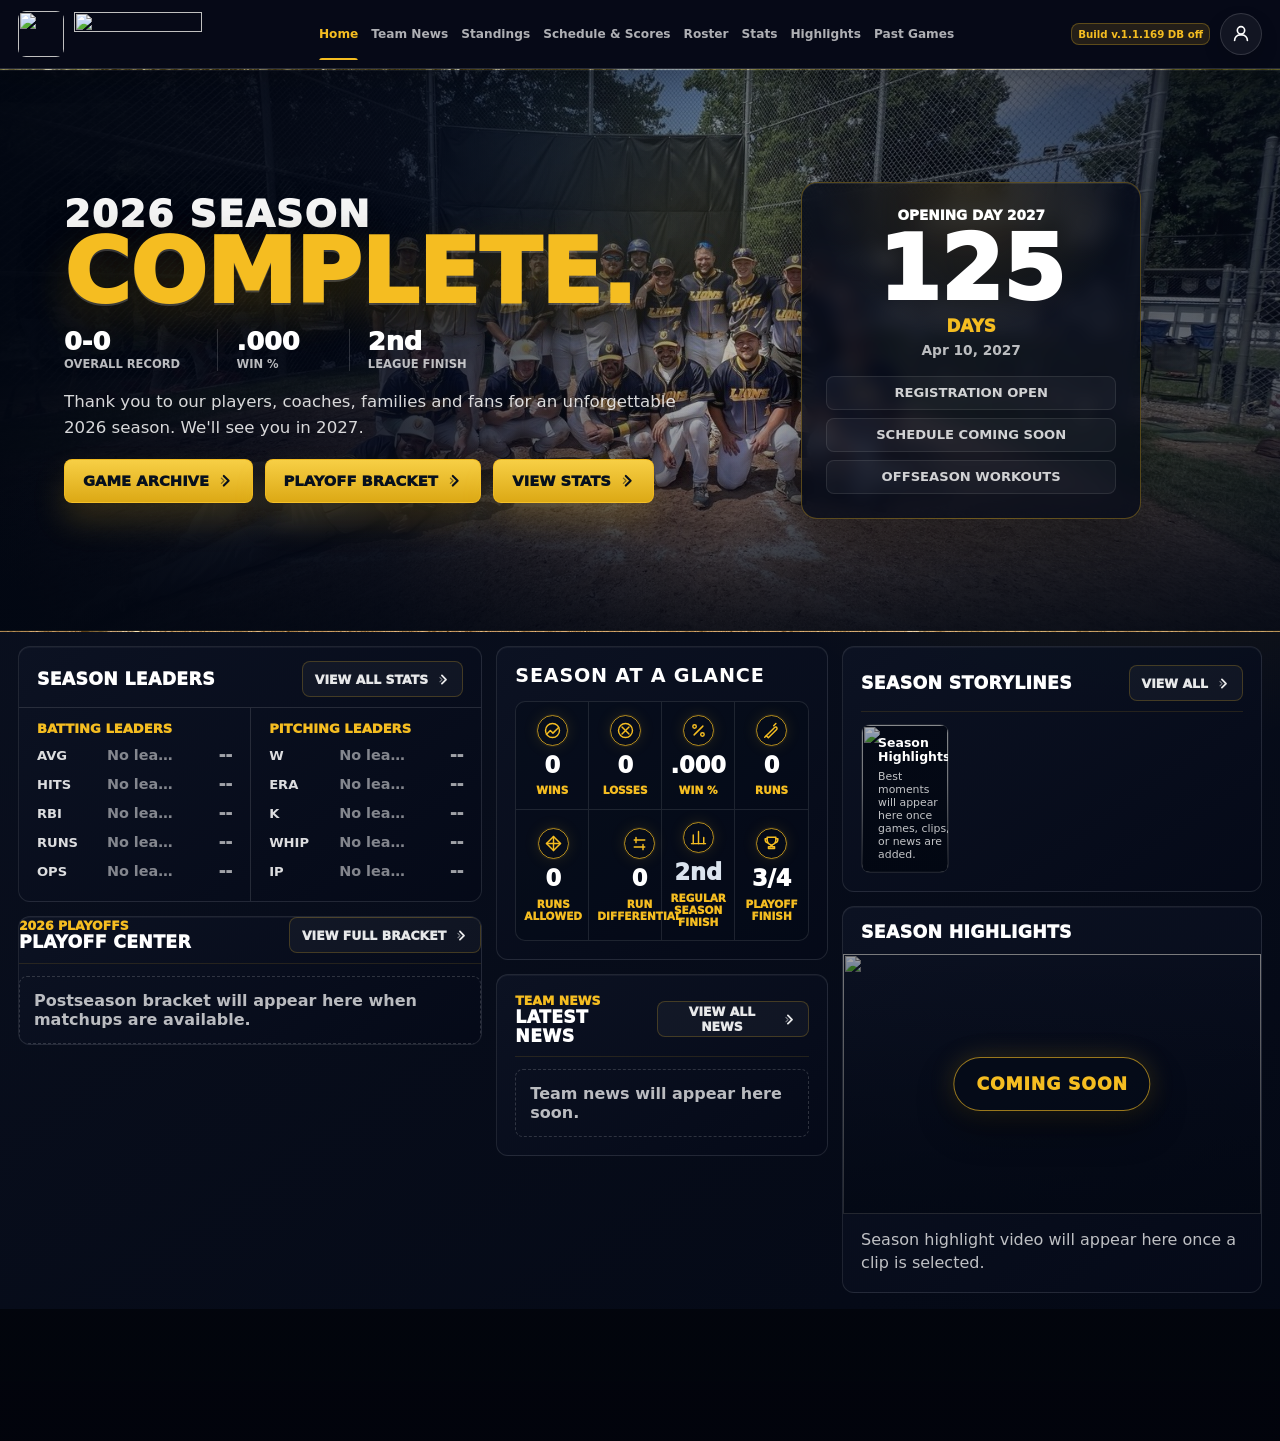
==== index.html @ 9593bc63 "Refresh offseason homepage dashboard" ====
<!doctype html>
<html lang="en">
  <head>
    <meta charset="utf-8">
    <meta name="viewport" content="width=device-width, initial-scale=1, viewport-fit=cover">
    <link rel="manifest" href="manifest.json?v=2026.08.07-build-333">
    <link rel="icon" href="favicon.ico?v=2026.08.07-build-333" sizes="any">
    <link rel="icon" type="image/png" sizes="32x32" href="assets/icons/favicon-32.png?v=2026.08.07-build-333">
    <link rel="icon" type="image/png" sizes="48x48" href="assets/icons/favicon-48.png?v=2026.08.07-build-333">
    <link rel="apple-touch-icon" href="assets/icons/apple-touch-icon.png?v=2026.08.07-build-333">
    <meta name="theme-color" content="#1f2937">
  <title>Oakmont Lions</title>
    <link rel="preconnect" href="https://images.unsplash.com">
    <link rel="stylesheet" href="styles.css?v=2026.08.07-build-333">
  </head>
  <body>
    <div class="app-shell">
      <header class="topbar">
        <div class="brand-block">
          <img src="assets/team-logos/lions-header-mark.png?v=2026.08.07-build-333" alt="" class="brand-logo" width="48" height="48">
          <div class="brand-copy">
            <h1 class="sr-only">Oakmont Lions</h1>
            <img src="assets/team-logos/lions-header-wordmark-cropped.png?v=2026.08.07-build-333" alt="" class="brand-wordmark" width="170" height="67" aria-hidden="true">
          </div>
        </div>
        <nav class="tabs" aria-label="Scorebook sections">
          <button class="tab is-active" data-view="home"><span class="tab-icon" aria-hidden="true"><svg viewBox="0 0 24 24" fill="none" xmlns="http://www.w3.org/2000/svg"><path d="M3.75 10.5L12 3.75L20.25 10.5V19.25C20.25 19.8023 19.8023 20.25 19.25 20.25H14.75V14.75H9.25V20.25H4.75C4.19772 20.25 3.75 19.8023 3.75 19.25V10.5Z" stroke="currentColor" stroke-width="1.8" stroke-linejoin="round"/></svg></span><span class="tab-label">Home</span></button>
          <button class="tab" data-view="news"><span class="tab-icon" aria-hidden="true"><svg viewBox="0 0 24 24" fill="none" xmlns="http://www.w3.org/2000/svg"><path d="M5 6.25H16.5C17.8807 6.25 19 7.36929 19 8.75V17.25C19 18.3546 18.1046 19.25 17 19.25H6.75C5.7835 19.25 5 18.4665 5 17.5V6.25Z" stroke="currentColor" stroke-width="1.8" stroke-linejoin="round"/><path d="M8 10H15.5" stroke="currentColor" stroke-width="1.8" stroke-linecap="round"/><path d="M8 13.25H15.5" stroke="currentColor" stroke-width="1.8" stroke-linecap="round"/><path d="M8 16.5H12.5" stroke="currentColor" stroke-width="1.8" stroke-linecap="round"/></svg></span><span class="tab-label">Team News</span></button>
          <button class="tab" data-view="standings"><span class="tab-icon" aria-hidden="true"><svg viewBox="0 0 24 24" fill="none" xmlns="http://www.w3.org/2000/svg"><path d="M5 19.25H19" stroke="currentColor" stroke-width="1.8" stroke-linecap="round"/><path d="M7 15.5V9.75" stroke="currentColor" stroke-width="1.8" stroke-linecap="round"/><path d="M12 15.5V5.75" stroke="currentColor" stroke-width="1.8" stroke-linecap="round"/><path d="M17 15.5V12" stroke="currentColor" stroke-width="1.8" stroke-linecap="round"/><path d="M7 9.75L12 5.75L17 12" stroke="currentColor" stroke-width="1.8" stroke-linejoin="round"/></svg></span><span class="tab-label">Standings</span></button>
          <button class="tab" data-view="newsEditor" hidden>News Editor</button>
          <button class="tab" data-view="score" hidden>Score Game</button>
          <button class="tab" data-view="games"><span class="tab-icon" aria-hidden="true"><svg viewBox="0 0 24 24" fill="none" xmlns="http://www.w3.org/2000/svg"><rect x="4" y="5" width="16" height="15" rx="2" stroke="currentColor" stroke-width="1.8"/><path d="M8 3.75V7" stroke="currentColor" stroke-width="1.8" stroke-linecap="round"/><path d="M16 3.75V7" stroke="currentColor" stroke-width="1.8" stroke-linecap="round"/><path d="M4 9.5H20" stroke="currentColor" stroke-width="1.8"/></svg></span><span class="tab-label">Schedule &amp; Scores</span></button>
          <button class="tab" data-view="finance" hidden>Finance</button>
          <button class="tab" data-view="roster"><span class="tab-icon" aria-hidden="true"><svg viewBox="0 0 24 24" fill="none" xmlns="http://www.w3.org/2000/svg"><circle cx="12" cy="8" r="3.75" stroke="currentColor" stroke-width="1.8"/><path d="M5.5 18.75C5.5 15.5744 8.07436 13 11.25 13H12.75C15.9256 13 18.5 15.5744 18.5 18.75" stroke="currentColor" stroke-width="1.8" stroke-linecap="round"/><path d="M19.5 8.5H20.25" stroke="currentColor" stroke-width="1.8" stroke-linecap="round"/><path d="M3.75 8.5H4.5" stroke="currentColor" stroke-width="1.8" stroke-linecap="round"/></svg></span><span class="tab-label">Roster</span></button>
          <button class="tab" data-view="stats"><span class="tab-icon" aria-hidden="true"><svg viewBox="0 0 24 24" fill="none" xmlns="http://www.w3.org/2000/svg"><path d="M6 19.25V10.5" stroke="currentColor" stroke-width="1.8" stroke-linecap="round"/><path d="M12 19.25V5.75" stroke="currentColor" stroke-width="1.8" stroke-linecap="round"/><path d="M18 19.25V13.25" stroke="currentColor" stroke-width="1.8" stroke-linecap="round"/></svg></span><span class="tab-label">Stats</span></button>
          <button class="tab" data-view="highlights"><span class="tab-icon" aria-hidden="true"><svg viewBox="0 0 24 24" fill="none" xmlns="http://www.w3.org/2000/svg"><rect x="4" y="5" width="16" height="14" rx="2" stroke="currentColor" stroke-width="1.8"/><path d="M10 9.25L15 12L10 14.75V9.25Z" stroke="currentColor" stroke-width="1.8" stroke-linejoin="round"/></svg></span><span class="tab-label">Highlights</span></button>
          <button class="tab" data-view="archive"><span class="tab-icon" aria-hidden="true"><svg viewBox="0 0 24 24" fill="none" xmlns="http://www.w3.org/2000/svg"><rect x="4" y="5" width="16" height="14" rx="2" stroke="currentColor" stroke-width="1.8"/><path d="M9 10H15" stroke="currentColor" stroke-width="1.8" stroke-linecap="round"/><path d="M9 14H13" stroke="currentColor" stroke-width="1.8" stroke-linecap="round"/></svg></span><span class="tab-label">Past Games</span></button>
        </nav>
        <div class="topbar-actions"><span class="access-badge topbar-access-badge" id="accessModeBadge" hidden>Public View</span><span class="app-version" id="appVersion">Build loading...</span><button type="button" class="topbar-account-btn" id="accountMenuBtn" aria-label="Admin sign in" title="Admin sign in"><svg viewBox="0 0 24 24" fill="none" xmlns="http://www.w3.org/2000/svg" aria-hidden="true"><circle cx="12" cy="8" r="4" stroke="currentColor" stroke-width="1.8"/><path d="M5 19C5 15.6863 7.68629 13 11 13H13C16.3137 13 19 15.6863 19 19" stroke="currentColor" stroke-width="1.8" stroke-linecap="round"/></svg></button><button type="button" class="secondary-action compact-action topbar-hidden-action" id="adminUnlockBtn" hidden>Admin Sign In</button><button type="button" class="secondary-action compact-action topbar-hidden-action" id="adminLockBtn" hidden>Exit Admin</button></div>
      </header>

      <main>
        <section class="view is-visible" id="homeView" data-panel="home">
          <section class="home-offseason-experience" id="homeOffseasonExperience" hidden></section>
          <section class="home-overview-panel" id="homeLiveOverviewPanel">
            <div class="home-overview-head">
              <div class="home-overview-kicker">
                <span>2026 Season Overview</span>
              </div>
              
            </div>
            <div class="home-overview-stats">
              <article class="home-overview-stat">
                <strong id="homeRecord">0-0</strong>
                <span>Overall Record</span>
              </article>
              <article class="home-overview-stat">
                <strong id="homeWinPct">.000</strong>
                <span>Win %</span>
              </article>
              <article class="home-overview-stat">
                <strong id="homeLeagueStanding">--</strong>
                <span>League Standing</span>
              </article>
              <article class="home-overview-stat">
                <strong id="homeCurrentStreak">--</strong>
                <span>Current Streak</span>
              </article>
            </div>
          </section>
          <div class="home-grid" id="homeLiveDashboardGrid">
            <div class="home-left-column">
              <section class="home-panel home-hero-panel" id="homeHeroPanel">
                <div class="home-hero-head">
                  <span class="scout-kicker" id="homeHeroKicker">Next Game</span>
                  <p class="player-meta home-next-game-status" id="homeNextGameStatus">
                    <span class="home-next-game-status-icon" aria-hidden="true">
                      <svg viewBox="0 0 24 24" fill="none" xmlns="http://www.w3.org/2000/svg"><circle cx="12" cy="12" r="8.25" stroke="currentColor" stroke-width="1.8"/><path d="M12 7.75V12L15 14.25" stroke="currentColor" stroke-width="1.8" stroke-linecap="round" stroke-linejoin="round"/></svg>
                    </span>
                    <span id="homeNextGameStatusText">Schedule and score updates show up here automatically.</span>
                  </p>
                </div>
                <div class="home-next-game-media">
                  <img
                    src="assets/backgrounds/lions-no-game-hero.png?v=2026.08.07-build-333"
                    alt="Oakmont Lions"
                    id="homeMatchupImage"
                    class="home-field-image is-no-game-hero">
                  <div class="home-next-game-postseason-badge" id="homeNextGamePostseasonBadge" hidden>
                    <svg viewBox="0 0 24 24" aria-hidden="true" focusable="false">
                      <path d="M7 4.75h10v2.5c0 3.15-1.88 5.72-4.25 6.14v2.36h2.75v2H8.5v-2h2.75v-2.36C8.88 12.97 7 10.4 7 7.25v-2.5Z" fill="currentColor"/>
                      <path d="M7.25 6.5H4.75v1.25c0 1.66 1.19 3.02 2.76 3.31M16.75 6.5h2.5v1.25c0 1.66-1.19 3.02-2.76 3.31" fill="none" stroke="currentColor" stroke-width="1.6" stroke-linecap="round" stroke-linejoin="round"/>
                    </svg>
                    <span>Playoff Game</span>
                  </div>
                </div>
                <div class="home-offseason-content" id="homeOffseasonContent" hidden></div>
                <div class="home-next-game">
                  <div class="home-next-game-head">
                    <h3 id="homeNextGame">No upcoming game scheduled</h3>
                  </div>
                  <h3 class="home-next-game-mobile-title" id="homeNextGameMobileTitle" hidden>No upcoming game scheduled</h3>
                  <div class="home-next-game-details">
                    <div class="home-next-game-detail">
                      <span class="home-next-game-detail-icon" aria-hidden="true">
                        <svg viewBox="0 0 24 24" fill="none" xmlns="http://www.w3.org/2000/svg"><rect x="4" y="5" width="16" height="15" rx="2" stroke="currentColor" stroke-width="1.8"/><path d="M8 3.75V7" stroke="currentColor" stroke-width="1.8" stroke-linecap="round"/><path d="M16 3.75V7" stroke="currentColor" stroke-width="1.8" stroke-linecap="round"/><path d="M4 9.5H20" stroke="currentColor" stroke-width="1.8"/></svg>
                      </span>
                      <span id="homeNextGameWhen">Date and time TBD</span>
                    </div>
                    <div class="home-next-game-detail home-next-game-location-detail">
                      <span class="home-next-game-detail-icon" aria-hidden="true">
                        <svg viewBox="0 0 24 24" fill="none" xmlns="http://www.w3.org/2000/svg"><path d="M12 20C15.5 16.2 18 13.2 18 10.5C18 7.46243 15.5376 5 12.5 5H11.5C8.46243 5 6 7.46243 6 10.5C6 13.2 8.5 16.2 12 20Z" stroke="currentColor" stroke-width="1.8" stroke-linejoin="round"/><circle cx="12" cy="10.5" r="2.25" stroke="currentColor" stroke-width="1.8"/></svg>
                      </span>
                      <a class="home-next-game-location-link is-disabled" id="homeNextGameLocation" aria-disabled="true">Field location TBD</a>
                    </div>
                    <div class="weather-chip" id="homeNextGameWeather">Add date and field location for weather.</div>
                  </div>
                  <div class="home-next-game-footer">
                    <button class="home-dashboard-link home-next-game-link home-next-game-score-link" id="homeNextGameScoreBtn" type="button" hidden>
                      <span>Start Game</span>
                      <svg class="inline-chevron-icon inline-chevron-icon--right" viewBox="0 0 16 16" aria-hidden="true" focusable="false">
                        <path class="inline-chevron-icon-main" d="M6 3l5 5-5 5"></path>
                        <path class="inline-chevron-icon-claw" d="M3.5 5.25 6.25 8 3.5 10.75"></path>
                      </svg>
                    </button>
                    <button class="home-dashboard-link home-next-game-link" id="homeNextGameBracketBtn" type="button" hidden>
                      <span>View Bracket</span>
                      <svg class="inline-chevron-icon inline-chevron-icon--right" viewBox="0 0 16 16" aria-hidden="true" focusable="false">
                        <path class="inline-chevron-icon-main" d="M6 3l5 5-5 5"></path>
                        <path class="inline-chevron-icon-claw" d="M3.5 5.25 6.25 8 3.5 10.75"></path>
                      </svg>
                    </button>
                    <button class="home-dashboard-link home-next-game-link" id="homeNextGameScheduleLink" type="button">
                      <span>See Full Schedule</span>
                      <svg class="inline-chevron-icon inline-chevron-icon--right" viewBox="0 0 16 16" aria-hidden="true" focusable="false">
                        <path class="inline-chevron-icon-main" d="M6 3l5 5-5 5"></path>
                        <path class="inline-chevron-icon-claw" d="M3.5 5.25 6.25 8 3.5 10.75"></path>
                      </svg>
                    </button>
                  </div>
                </div>
              </section>
              <section class="home-panel home-recent-result-panel">
                <div class="mini-head home-dashboard-head">
                  <div>
                    <h3>Game Results <span class="home-result-heading-status" id="homeRecentResultOutcome"></span></h3>
                  </div>
                  <div class="home-results-carousel-controls" id="homeResultsCarouselControls" aria-label="Game Results navigation" hidden>
                    <button class="home-results-carousel-button" id="homeResultsPrevBtn" type="button" aria-label="Previous Game">
                      <svg class="home-results-carousel-icon home-results-carousel-icon-prev" viewBox="0 0 24 24" aria-hidden="true" focusable="false">
                        <path class="home-results-carousel-icon-main" d="M15.5 4.5 8 12l7.5 7.5"></path>
                        <path class="home-results-carousel-icon-claw" d="M19 7.25 14.25 12 19 16.75"></path>
                      </svg>
                    </button>
                    <button class="home-results-carousel-button" id="homeResultsNextBtn" type="button" aria-label="Next Game">
                      <svg class="home-results-carousel-icon home-results-carousel-icon-next" viewBox="0 0 24 24" aria-hidden="true" focusable="false">
                        <path class="home-results-carousel-icon-main" d="m8.5 4.5 7.5 7.5-7.5 7.5"></path>
                        <path class="home-results-carousel-icon-claw" d="m5 7.25 4.75 4.75L5 16.75"></path>
                      </svg>
                    </button>
                  </div>
                </div>
                <div class="home-recent-result-body" id="homeRecentResultBody"></div>
              </section>
            </div>
            <div class="home-right-column">
              <section class="home-panel home-leaders-panel home-batting-leaders-panel">
                <div class="mini-head home-dashboard-head">
                  <div>
                    <h3>Batting Leaders</h3>
                  </div>
                  <button class="home-dashboard-link" id="homeBattingLeadersLink" type="button">
                    <span>2026 Season</span>
                    <svg class="inline-chevron-icon inline-chevron-icon--right" viewBox="0 0 16 16" aria-hidden="true" focusable="false">
                      <path class="inline-chevron-icon-main" d="M6 3l5 5-5 5"></path>
                      <path class="inline-chevron-icon-claw" d="M3.5 5.25 6.25 8 3.5 10.75"></path>
                    </svg>
                  </button>
                </div>
                <div class="home-feature-leaders-grid" id="homeBattingLeaders"></div>
              </section>
              <section class="home-panel home-pitching-leaders-panel">
                <div class="mini-head home-dashboard-head">
                  <div>
                    <h3>Pitching Leaders</h3>
                  </div>
                  <button class="home-dashboard-link" id="homePitchingLeadersLink" type="button">
                    <span>2026 Season</span>
                    <svg class="inline-chevron-icon inline-chevron-icon--right" viewBox="0 0 16 16" aria-hidden="true" focusable="false">
                      <path class="inline-chevron-icon-main" d="M6 3l5 5-5 5"></path>
                      <path class="inline-chevron-icon-claw" d="M3.5 5.25 6.25 8 3.5 10.75"></path>
                    </svg>
                  </button>
                </div>
                <div class="home-feature-leaders-grid" id="homePitchingLeaders"></div>
              </section>
              <section class="home-panel home-team-news-panel">
                <div class="mini-head home-dashboard-head">
                  <div>
                    <h3>Team News</h3>
                  </div>
                  <button class="home-dashboard-link" id="homeTeamNewsLink" type="button">
                    <span>View All News</span>
                    <svg class="inline-chevron-icon inline-chevron-icon--right" viewBox="0 0 16 16" aria-hidden="true" focusable="false">
                      <path class="inline-chevron-icon-main" d="M6 3l5 5-5 5"></path>
                      <path class="inline-chevron-icon-claw" d="M3.5 5.25 6.25 8 3.5 10.75"></path>
                    </svg>
                  </button>
                </div>
                <div class="home-team-news-body" id="homeTeamNewsBody"></div>
              </section>
            </div>
          </div>
          <section class="home-panel home-visit-counter-panel" id="homeVisitCounterCard" data-admin-only hidden>
            <div class="mini-head home-dashboard-head">
              <div>
                <h3>Site Visits</h3>
                <span>Admin only</span>
              </div>
            </div>
            <div class="home-visit-counter-body">
              <article class="home-visit-counter-metric">
                <strong id="homeVisitTotal">--</strong>
                <span>Total visits</span>
              </article>
              <p class="player-meta" id="homeVisitMeta">Admin only</p>
            </div>
          </section>
        </section>

        <section class="view" id="newsView" data-panel="news">
          <div class="section-head news-page-head">
            <div>
              <p class="eyebrow">Team News</p>
              <h2>Lions stories and updates</h2>
              <p class="player-meta">Game recaps, player notes, and team updates from the current season.</p>
            </div>
          </div>
          <div class="team-news-layout">
            <section class="news-featured-story" id="newsFeaturedStory"></section>
            <section class="news-list-shell">
              <div class="mini-head">
                <div>
                  <p class="eyebrow">Latest</p>
                  <h3>All Articles</h3>
                </div>
                <span class="player-meta" id="newsArticleCount"></span>
              </div>
              <div class="news-article-list" id="newsArticleList"></div>
            </section>
          </div>
        </section>

        <section class="view" id="standingsView" data-panel="standings">
          <div class="section-head standings-page-head">
            <div>
              <p class="eyebrow">League Standings</p>
              <h2>AA Standings</h2>
              <p class="player-meta" id="leagueStandingsStatus">Loading Pittsburgh NABA standings...</p>
            </div>
            <div class="standings-actions">
              <a class="secondary-action compact-action" href="https://www.pittsburghnaba.org/teams/default.asp?p=standings&amp;s=baseball&amp;u=PITTSBURGHNABA" target="_blank" rel="noopener">League Page</a>
              <button type="button" class="secondary-action compact-action" id="refreshLeagueStandingsBtn">Refresh</button>
            </div>
          </div>
          <section class="standings-panel">
            <div class="mini-head">
              <div>
                <p class="eyebrow">Pittsburgh NABA</p>
                <h3>AA Division</h3>
              </div>
              <span class="player-meta" id="leagueStandingsMeta">Official league source</span>
            </div>
            <div class="standings-table-wrap">
              <table class="standings-table">
                <thead>
                  <tr>
                    <th>Rank</th>
                    <th>Team</th>
                    <th>Record</th>
                    <th>Pts</th>
                    <th>Win %</th>
                    <th>GB</th>
                    <th>RF</th>
                    <th>RA</th>
                    <th>Streak</th>
                  </tr>
                </thead>
                <tbody id="leagueStandingsBody">
                  <tr class="standings-empty-row"><td colspan="9">Loading standings...</td></tr>
                </tbody>
              </table>
            </div>
          </section>
        </section>

        <section class="view" id="newsEditorView" data-panel="newsEditor" data-admin-only>
          <div class="section-head">
            <div>
              <p class="eyebrow">Admin</p>
              <h2>News Editor</h2>
              <p class="player-meta">Create simple Team News articles. Generated game copy is only a starting point.</p>
            </div>
            <button type="button" class="secondary-action compact-action" id="newsMigrateImagesBtn">Migrate News Images</button>
          </div>
          <div class="news-editor-layout">
            <form class="news-editor-form" id="newsEditorForm">
              <div class="mini-head">
                <div>
                  <p class="eyebrow">Article</p>
                  <h3 id="newsEditorTitle">New Article</h3>
                </div>
                <button type="button" class="secondary-action compact-action" id="newsEditorResetBtn">Clear</button>
              </div>
              <div class="news-editor-generate-row">
                <label>
                  Link Game
                  <select id="newsEditorGameSelect"></select>
                </label>
                <button type="button" class="secondary-action" id="newsGenerateFromGameBtn">Generate from Game</button>
              </div>
              <label>
                Category
                <select id="newsEditorCategory">
                  <option value="Game Recap">Game Recap</option>
                  <option value="Player News">Player News</option>
                  <option value="Team News">Team News</option>
                  <option value="Game Preview">Game Preview</option>
                </select>
              </label>
              <label>
                Title
                <input id="newsEditorTitleInput" autocomplete="off" required>
              </label>
              <label>
                Summary
                <textarea id="newsEditorSummaryInput" rows="3" required></textarea>
              </label>
              <label>
                Image
                <input id="newsEditorImageInput" type="file" accept="image/*">
              </label>
              <div class="news-editor-image-preview" id="newsEditorImagePreview">
                <span>No image selected</span>
              </div>
              <div class="news-editor-body-shell">
                <span class="news-editor-label">Body</span>
                <div class="news-editor-toolbar" aria-label="Article formatting">
                  <button type="button" class="secondary-action compact-action" data-news-command="bold">Bold</button>
                  <button type="button" class="secondary-action compact-action" data-news-command="italic">Italic</button>
                  <button type="button" class="secondary-action compact-action" data-news-command="insertUnorderedList">Bullets</button>
                </div>
                <div id="newsEditorBodyInput" class="news-rich-editor" contenteditable="true" role="textbox" aria-multiline="true" data-placeholder="Write the full article here."></div>
              </div>
              <button type="submit" class="primary-action" id="newsEditorSaveBtn">Save Article</button>
            </form>
            <section class="news-editor-list-shell">
              <div class="mini-head">
                <div>
                  <p class="eyebrow">Saved</p>
                  <h3>Articles</h3>
                </div>
                <span class="player-meta" id="newsEditorStatus">No articles yet.</span>
              </div>
              <div class="news-editor-list" id="newsEditorList"></div>
            </section>
            <section class="news-editor-list-shell season-storyline-manager" id="seasonStorylineManager">
              <div class="mini-head">
                <div>
                  <p class="eyebrow">Homepage</p>
                  <h3>Season Storylines</h3>
                </div>
                <span class="player-meta" id="seasonStorylineStatus">Using automatic storylines.</span>
              </div>
              <form class="season-storyline-form" id="seasonStorylineForm">
                <input type="hidden" id="seasonStorylineIdInput">
                <label>
                  Title
                  <input id="seasonStorylineTitleInput" autocomplete="off" placeholder="Walk-off win">
                </label>
                <label>
                  Short Copy
                  <textarea id="seasonStorylineDescriptionInput" rows="2" placeholder="A short homepage storyline."></textarea>
                </label>
                <div class="season-storyline-image-field">
                  <label>
                    Image
                    <input id="seasonStorylineImageUploadInput" type="file" accept="image/*">
                  </label>
                  <input type="hidden" id="seasonStorylineImageInput">
                  <div class="news-editor-image-preview season-storyline-image-preview" id="seasonStorylineImagePreview">
                    <span>No image selected</span>
                  </div>
                </div>
                <div class="season-storyline-row">
                  <label>
                    Link To
                    <select id="seasonStorylineActionSelect">
                      <option value="highlights">Highlights</option>
                      <option value="stats">Stats</option>
                      <option value="archive">Past Games</option>
                      <option value="news">Team News</option>
                      <option value="bracket">Playoff Bracket</option>
                    </select>
                  </label>
                  <label>
                    Button Label
                    <input id="seasonStorylineCtaInput" autocomplete="off" placeholder="Open">
                  </label>
                </div>
                <div class="button-row season-storyline-actions">
                  <button type="submit" class="primary-action compact-action" id="seasonStorylineSaveBtn">Save Storyline</button>
                  <button type="button" class="secondary-action compact-action" id="seasonStorylineResetBtn">Clear</button>
                </div>
              </form>
              <div class="news-editor-list season-storyline-list" id="seasonStorylineList"></div>
            </section>
          </div>
        </section>

        <section class="view" id="scoreView" data-panel="score">
          <div class="section-head">
            <div>
              <p class="eyebrow">Score Game</p>
              <h2 id="scoreViewTitle">Pitch-by-pitch scorekeeping</h2>
            </div>
            <button class="secondary-action" id="openGameActionsBtn">Game Actions</button>
          </div>
          <section class="score-empty-state" id="scoreEmptyState" hidden>
            <p class="eyebrow">Score Game</p>
            <h3>No game in progress</h3>
            <p class="player-meta">Start the next game from Home to begin scoring.</p>
            <div class="button-row">
              <button type="button" class="primary-action" id="scoreEmptyHomeBtn">Home</button>
              <button type="button" class="secondary-action" id="scoreEmptyGamesBtn">Games</button>
            </div>
          </section>
          <section class="score-status-card" aria-label="Current game status">
            <div class="score-banner-shell">
              <h3 id="gameTitle" hidden>Lions @ Opponent</h3>
              <div class="score-banner-board" aria-label="Current score">
                <section class="score-banner-side score-banner-side-away">
                  <div class="score-banner-team">
                    <img id="scoreAwayLogo" class="score-banner-logo" src="assets/team-logos/lions.png" alt="" />
                    <strong class="score-banner-team-name" id="scoreAwayName">Away</strong>
                  </div>
                  <strong class="score-banner-score" id="scoreAwayDisplay">0</strong>
                </section>
                <section class="score-banner-center">
                  <div class="score-banner-meta-block score-banner-inning-block">
                    <span class="score-banner-arrow" aria-hidden="true"></span>
                    <strong id="inningStateDisplay">TOP 1ST</strong>
                  </div>
                  <div class="score-banner-bases-visual" aria-hidden="true">
                    <span class="score-banner-base score-banner-base-second" data-score-base="second"></span>
                    <span class="score-banner-base score-banner-base-third" data-score-base="third"></span>
                    <span class="score-banner-base score-banner-base-first" data-score-base="first"></span>
                  </div>
                  <div class="score-banner-meta-block score-banner-outs-block" id="headerOutsFocus">
                    <strong>OUTS</strong>
                    <div class="score-banner-outs-dots" aria-hidden="true">
                      <span class="score-banner-out-dot"></span>
                      <span class="score-banner-out-dot"></span>
                    </div>
                  </div>
                </section>
                <section class="score-banner-side score-banner-side-home">
                  <div class="score-banner-team">
                    <img id="scoreHomeLogo" class="score-banner-logo" src="assets/team-logos/lions.png" alt="" />
                    <strong class="score-banner-team-name" id="scoreHomeName">Home</strong>
                  </div>
                  <strong class="score-banner-score" id="scoreHomeDisplay">0</strong>
                  <div class="score-banner-submeta score-banner-submeta-empty" aria-hidden="true"></div>
                </section>
              </div>
            </div>
          </section>

          <div class="score-grid">
            <div class="scorer-stack" id="scorerStack">
              <section class="pitch-panel" id="abCard" aria-label="Current at-bat controls">
                <div class="ab-face batter-face">
                  <div class="mini-head">
                    <div>
                      <h3 id="currentBatterName">Current batter</h3>
                      <span class="player-meta" id="currentBatterMeta">Ready</span>
                    </div>
                    <div class="count-pair">
                      <div class="count-display" id="countDisplay">0-0</div>
                      <div class="count-display opponent-outs" id="currentOutsDisplay">0 out</div>
                    </div>
                  </div>
                  <div class="pitch-buttons" aria-label="Pitch result buttons">
                    <button type="button" class="pitch-btn ball" data-pitch="ball">Ball</button>
                    <button type="button" class="pitch-btn strike" data-pitch="called_strike">Strike</button>
                    <button type="button" class="pitch-btn strike" data-pitch="swinging_strike">Swing Miss</button>
                    <button type="button" class="pitch-btn foul" data-pitch="foul">Foul</button>
                    <button type="button" class="pitch-btn in-play" data-pitch="in_play">In-Play</button>
                    <button type="button" class="pitch-btn hbp" data-auto-result="HBP">HBP</button>
                  </div>
                  <div class="batter-summary" id="batterSummary"></div>
                  <div class="pitch-trail" id="pitchTrail"></div>
                  <div class="button-row">
                    <button type="button" class="secondary-action" id="resetCountBtn">Reset Count</button>
                    <button type="button" class="secondary-action" id="undoPitchBtn">Undo Pitch</button>
                  </div>
                </div>
                <div class="ab-face outcome-face bip-panel" id="bipPanel">
                  <div class="mini-head">
                    <div>
                      <h3>Select Outcome</h3>
                      <span class="player-meta">Pick the result, then tap the field where the ball went.</span>
                    </div>
                    <button type="button" class="secondary-action compact-action" id="clearBipBtn">Back</button>
                  </div>
                  <div class="button-group" aria-label="Select batted ball result">
                    <span>Outcome</span>
                    <button type="button" class="choice-btn is-selected" data-choice-group="result" data-choice-value="1B">Single</button>
                    <button type="button" class="choice-btn" data-choice-group="result" data-choice-value="2B">Double</button>
                    <button type="button" class="choice-btn" data-choice-group="result" data-choice-value="3B">Triple</button>
                    <button type="button" class="choice-btn" data-choice-group="result" data-choice-value="HR">Home Run</button>
                    <button type="button" class="choice-btn" data-choice-group="result" data-choice-value="GO">Out</button>
                    <button type="button" class="choice-btn" data-choice-group="result" data-choice-value="ROE">Error (E)</button>
                    <button type="button" class="choice-btn" data-choice-group="result" data-choice-value="FC">Fielder's Choice</button>
                    <button type="button" class="choice-btn" data-choice-group="result" data-choice-value="DP">Double Play</button>
                    <button type="button" class="choice-btn" data-choice-group="result" data-choice-value="SAC">Sacrifice</button>
                  </div>
                  <div class="button-group compact-group launch-detail-group" aria-label="Select launch band">
                    <span>Launch</span>
                    <button type="button" class="choice-btn is-selected" data-choice-group="launch" data-choice-value="none">None</button>
                    <button type="button" class="choice-btn" data-choice-group="launch" data-choice-value="gb">Ground Ball</button>
                    <button type="button" class="choice-btn" data-choice-group="launch" data-choice-value="ld">Line Drive</button>
                    <button type="button" class="choice-btn" data-choice-group="launch" data-choice-value="fb">Fly Ball</button>
                    <button type="button" class="choice-btn" data-choice-group="launch" data-choice-value="pu">Pop Up</button>
                  </div>
                  <input id="errorFielderSelect" type="hidden" value="">
                  <div class="button-group compact-group" aria-label="Error charged to fielder">
                    <span>Error Charged</span>
                    <button type="button" class="choice-btn is-selected" data-choice-group="error" data-choice-value="">None</button>
                    <button type="button" class="choice-btn" data-choice-group="error" data-choice-value="P">P</button>
                    <button type="button" class="choice-btn" data-choice-group="error" data-choice-value="C">C</button>
                    <button type="button" class="choice-btn" data-choice-group="error" data-choice-value="1B">1B</button>
                    <button type="button" class="choice-btn" data-choice-group="error" data-choice-value="2B">2B</button>
                    <button type="button" class="choice-btn" data-choice-group="error" data-choice-value="SS">SS</button>
                    <button type="button" class="choice-btn" data-choice-group="error" data-choice-value="3B">3B</button>
                    <button type="button" class="choice-btn" data-choice-group="error" data-choice-value="LF">LF</button>
                    <button type="button" class="choice-btn" data-choice-group="error" data-choice-value="CF">CF</button>
                    <button type="button" class="choice-btn" data-choice-group="error" data-choice-value="RF">RF</button>
                  </div>
                </div>
                <div class="ab-face opponent-face" id="opponentAbPanel">
                  <div class="mini-head">
                    <div>
                      <h3 id="opponentBatterName">Opponent batter</h3>
                      <span class="player-meta" id="opponentBatterMeta">Simple opponent scoring</span>
                    </div>
                    <div class="count-pair">
                      <div class="count-display" id="opponentCountDisplay">0-0</div>
                      <div class="count-display opponent-outs" id="opponentOutsDisplay">0 out</div>
                    </div>
                  </div>
                  <div class="batter-summary" id="opponentBatterSummary"></div>
                  <div class="pitch-buttons" aria-label="Opponent pitch result buttons">
                    <button type="button" class="pitch-btn ball" data-pitch="ball">Ball</button>
                    <button type="button" class="pitch-btn strike" data-pitch="called_strike">Strike</button>
                    <button type="button" class="pitch-btn strike" data-pitch="swinging_strike">Swing Miss</button>
                    <button type="button" class="pitch-btn foul" data-pitch="foul">Foul</button>
                    <button type="button" class="pitch-btn in-play" data-pitch="in_play">In-Play</button>
                  </div>
                  <div class="pitch-trail" id="opponentPitchTrail"></div>
                  <div class="button-row">
                    <button type="button" class="secondary-action" id="resetOpponentCountBtn">Reset Count</button>
                    <button type="button" class="secondary-action" id="undoOpponentPitchBtn">Undo Pitch</button>
                    <button type="button" class="secondary-action" id="undoOpponentPlayBtn">Undo Last Play</button>
                  </div>
                  <div class="opponent-outcomes" aria-label="Opponent plate appearance outcomes">
                    <button type="button" class="choice-btn" data-opponent-result="1B">1B</button>
                    <button type="button" class="choice-btn" data-opponent-result="2B">2B</button>
                    <button type="button" class="choice-btn" data-opponent-result="3B">3B</button>
                    <button type="button" class="choice-btn" data-opponent-result="HR">HR</button>
                    <button type="button" class="choice-btn" data-opponent-result="BB">BB</button>
                    <button type="button" class="choice-btn" data-opponent-result="HBP">HBP</button>
                    <button type="button" class="choice-btn" data-opponent-result="ROE">Error</button>
                    <button type="button" class="choice-btn" data-opponent-result="FC">FC</button>
                    <button type="button" class="choice-btn" data-opponent-result="DP">DP</button>
                    <button type="button" class="choice-btn" data-opponent-result="K">K</button>
                    <button type="button" class="choice-btn" data-opponent-result="GO">Groundout</button>
                    <button type="button" class="choice-btn" data-opponent-result="FO">Flyout</button>
                    <button type="button" class="choice-btn" data-opponent-result="LO">Lineout</button>
                    <button type="button" class="choice-btn" data-opponent-result="SAC">Sacrifice</button>
                  </div>
                </div>
              </section>

              <div class="score-field-control-stack" aria-label="Field and pitch controls">
                <section class="spray-panel" aria-label="Spray chart">
                  <div class="score-field-toolbar mini-head">
                    <span class="score-field-chip-label">Spray Chart</span>
                    <select id="sprayFilter" aria-label="Spray chart filter">
                      <option value="hitter" selected>Current hitter</option>
                      <option value="current">Current game</option>
                      <option value="hits">Game hits only</option>
                      <option value="outs">Game outs only</option>
                    </select>
                  </div>
                  <div class="spray-chart" id="sprayChart" role="button" tabindex="0" aria-label="Tap to set batted ball location">
                    <div class="field-layer field-background" aria-hidden="true">
                      <img class="field-background-art" src="assets/updated-field.png?v=2026.08.07-build-333" alt="" aria-hidden="true">
                    </div>
                    <div class="field-layer position-marker-layer" aria-hidden="true"></div>
                    <div class="field-layer spray-chart-overlay">
                      <div class="spray-markers" id="sprayMarkers"></div>
                    </div>
                    <div class="field-layer base-runners-overlay field-runner-markers" id="runnerFieldMarkers"></div>
                    <div class="run-score-feedback-layer" id="runScoreFeedbackLayer" aria-live="polite" aria-atomic="true"></div>
                    <div class="score-field-hint" id="sprayHint">Tap the field after a ball is put in play.</div>
                  </div>
                </section>

              <section class="runner-panel" aria-label="Runner tracker">
                <div class="mini-head">
                  <div>
                    <h3>Runners On Base</h3>
                    <span class="player-meta" id="runnerHint">Tap a runner badge to choose SB, CS, PO, Balk, or NR.</span>
                  </div>
                  <span class="player-meta" id="runnerSummary">Bases empty</span>
                </div>
                <div class="steal-grid">
                  <button type="button" class="secondary-action" data-runner-action="steal" disabled>SB</button>
                  <button type="button" class="secondary-action" data-runner-action="caught_stealing" disabled>CS</button>
                  <button type="button" class="secondary-action" data-runner-action="pickoff" disabled>PO</button>
                  <button type="button" class="secondary-action" data-runner-action="balk" disabled>BALK</button>
                  <button type="button" class="secondary-action" data-runner-action="non_runner" disabled>NR</button>
                </div>
                <div class="runner-play-grid" id="runnerPlayControls" aria-label="Runner outs on batted ball">
                  <span>Runner Out On Ball In Play</span>
                  <button type="button" class="secondary-action" data-runner-out-base="first">Runner from 1B Out</button>
                  <button type="button" class="secondary-action" data-runner-out-base="second">Runner from 2B Out</button>
                  <button type="button" class="secondary-action" data-runner-out-base="third">Runner from 3B Out</button>
                  <button type="button" class="primary-action" data-resolve-play>Resolve Play</button>
                </div>
              </section>

              <section class="scoring-step-panel" id="scoringStepPanel" aria-label="Step-based scoring controls">
                <div class="scoring-step-head">
                  <div class="scoring-step-copy">
                    <p class="eyebrow" id="scoringStepEyebrow">Pitch Mode</p>
                    <h3 id="scoringStepTitle">Record Pitch</h3>
                    <span id="scoringStepHint">Choose the pitch result.</span>
                  </div>
                </div>
                <div class="pitch-feedback-layer" id="pitchFeedbackLayer" aria-live="polite" aria-atomic="true"></div>
                <div class="action-feedback-layer" id="actionFeedbackLayer" aria-live="polite" aria-atomic="true"></div>
                <div class="scoring-step-body" id="scoringStepBody"></div>
              </section>

              <div class="scoring-dock-footer" id="scoringDockFooter">
                  <div class="scoring-dock-summary" id="scoringDockSummary">
                    <article class="scoring-dock-summary-card scoring-dock-count-card">
                      <span class="scoring-dock-kicker">Count</span>
                      <strong class="scoring-dock-big" id="dockCountValue">0-0</strong>
                      <span class="scoring-dock-meta" id="dockCountMeta">0 Balls � 0 Strikes</span>
                    </article>
                    <article class="scoring-dock-summary-card scoring-dock-pitcher-card" id="dockPitcherCard">
                      <div class="scoring-dock-pitcher-topline">
                        <span class="scoring-dock-kicker">Pitcher</span>
                      </div>
                      <div class="scoring-dock-pitcher-main">
                        <span class="scoring-dock-pitcher-avatar" id="dockPitcherNumber">--</span>
                        <div class="scoring-dock-pitcher-copy">
                          <strong id="dockPitcherName">No pitcher</strong>
                          <span class="scoring-dock-meta" id="dockPitcherPitchCount">Pitch Count: 0</span>
                          <span class="scoring-dock-pitcher-breakdown" id="dockPitcherBreakdown">B: 0 | S: 0 | T: 0</span>
                        </div>
                        <button type="button" class="scoring-dock-change-pitcher-btn" id="dockChangePitcherBtn" aria-label="Change pitcher">Change</button>
                      </div>
                    </article>
                    <article class="scoring-dock-summary-card scoring-dock-batter-card" id="dockBatterCard">
                      <span class="scoring-dock-batter-number" id="dockBatterNumber">--</span>
                      <div class="scoring-dock-batter-copy">
                        <span class="scoring-dock-kicker">At Bat</span>
                        <strong id="dockBatterName">No batter</strong>
                        <span class="scoring-dock-meta scoring-dock-batter-game-line" id="dockBatterGameLine">0 for 0</span>
                      </div>
                      <button type="button" class="scoring-dock-position-pill scoring-dock-opponent-lineup-btn" id="dockOpponentLineupBtn" aria-label="Edit opponent lineup">
                        <strong>Lineup</strong>
                      </button>
                    </article>
                    <article class="scoring-dock-summary-card scoring-dock-season-card" id="dockSeasonCard">
                      <span class="scoring-dock-kicker">Season</span>
                      <span class="scoring-dock-season-line" id="dockBatterSeasonLine">.000 AVG | 0 HR | 0 RBI | .000 OBP</span>
                    </article>
                    <button type="button" class="scoring-dock-lineup-card" id="dockViewLineupBtn">
                      <span class="scoring-dock-icon" aria-hidden="true">
                        <svg viewBox="0 0 24 24" fill="none" stroke="currentColor" stroke-width="2" stroke-linecap="round" stroke-linejoin="round">
                          <path d="M16 21v-2a4 4 0 0 0-4-4H6a4 4 0 0 0-4 4v2"></path>
                          <circle cx="9" cy="7" r="4"></circle>
                          <path d="M22 21v-2a4 4 0 0 0-3-3.87"></path>
                          <path d="M16 3.13a4 4 0 0 1 0 7.75"></path>
                        </svg>
                      </span>
                      <strong>View Lineup</strong>
                    </button>
                  </div>
                </div>

              </div>

              <form class="score-form" id="scoreForm" hidden>
                <label>
                  Batter
                  <select id="batterSelect" name="batter"></select>
                </label>
                <input id="runsInput" name="runs" type="hidden" value="0">
                <input id="rbiInput" name="rbi" type="hidden" value="0">
                <div class="auto-score wide" id="autoScorePreview">Runs and RBI calculate when the play is saved.</div>
                <input id="resultSelect" name="result" type="hidden" value="1B">
                <input id="contactSelect" name="contact" type="hidden" value="none">
                <input id="launchSelect" name="launch" type="hidden" value="none">
                <div class="quick-outcomes wide" aria-label="Quick non-contact outcomes">
                  <span>Quick end</span>
                  <button type="button" class="choice-btn" data-choice-group="result" data-choice-value="BB">Walk</button>
                  <button type="button" class="choice-btn" data-choice-group="result" data-choice-value="K">Strikeout</button>
                  <button type="button" class="choice-btn" data-choice-group="result" data-choice-value="HBP">HBP</button>
                </div>
                <label class="wide">
                  Coach note
                  <input id="noteInput" name="note" autocomplete="off" placeholder="Two-strike approach, hit-and-run, baserunning read...">
                </label>
                <div class="button-row wide">
                  <button type="button" class="secondary-action" id="undoBtn">Undo Last Play</button>
                  <button type="button" class="secondary-action" id="viewCurrentScorebookBtn">View Scorebook</button>
                  <button type="button" class="secondary-action" id="syncGameBtn">Sync Completed Game</button>
                  <button type="button" class="secondary-action" id="endHalfBtn">End Half</button>
                  <button type="button" class="secondary-action" id="finishGameBtn">Complete Game</button>
                </div>
                <div class="sync-status-row wide" id="syncStatusRow" aria-live="polite">
                  <span class="player-meta" id="syncStatusText">Local scoring is ready.</span>
                </div>
              </form>
            </div>

            <div class="score-overlay-stack" id="scoreOverlayStack" aria-live="polite">
              <section class="lineup-preview-card" id="lineupPreviewCard" hidden aria-label="Upcoming Lions hitters">
                <div class="lineup-preview-head">
                  <div>
                    <p class="eyebrow" id="lineupPreviewEyebrow">Lions Batting</p>
                    <h3 id="lineupPreviewTitle">Top Of The Inning</h3>
                  </div>
                  <button type="button" class="secondary-action compact-action" id="dismissLineupPreviewBtn">Close</button>
                </div>
                <div class="lineup-preview-list" id="lineupPreviewList"></div>
              </section>
              <section class="batter-intro-card" id="batterIntroCard" hidden aria-label="Now hitting">
                <p class="eyebrow">Now Hitting</p>
                <div class="batter-intro-main">
                  <h3 id="batterIntroName">Current batter</h3>
                  <span class="player-meta" id="batterIntroMeta">Lions at bat</span>
                </div>
                <div class="batter-intro-list" id="batterIntroList"></div>
                <div class="button-row compact-row">
                  <button type="button" class="primary-action" id="dismissBatterIntroBtn">Start At-Bat</button>
                </div>
              </section>
            </div>

            <aside class="play-panel" id="scoreSidePanel">
              <div class="mini-head">
                <h3>Current Lineup</h3>
                <span id="lineupCount">0 active</span>
              </div>
              <ol class="lineup-list" id="liveLineup"></ol>
              <div class="sub-panel" id="subPanel">
                <h3>Substitute</h3>
                <label>
                  Lineup spot
                  <select id="subSpotSelect"></select>
                </label>
                <label>
                  Player
                  <select id="subPlayerSelect"></select>
                </label>
                <label>
                  Move type
                  <select id="subTypeSelect">
                    <option value="sub">Substitute</option>
                    <option value="ph">Pinch hitter</option>
                    <option value="append">Add hitter to end</option>
                  </select>
                </label>
                <label>
                  Game position
                  <select id="subPositionSelect"></select>
                </label>
                <p class="player-meta" id="subMoveHint">Replace a hitter in an existing lineup spot or add a new hitter to the end of the order.</p>
                <button type="button" class="secondary-action" id="applySubBtn">Apply</button>
              </div>
              <label class="opponent-lineup-editor">
                Opponent lineup paste
                <textarea id="scoreOpponentLineupInput" rows="5" placeholder="#12 Smith&#10;#4 Johnson&#10;One hitter per line"></textarea>
              </label>
              <div class="sub-panel opponent-sub-panel is-hidden" id="opponentSubPanel">
                <h3>Opponent Lineup Move</h3>
                <label>
                  Action
                  <select id="opponentMoveTypeSelect">
                    <option value="sub">Substitute hitter</option>
                    <option value="append">Add hitter to end</option>
                  </select>
                </label>
                <label>
                  Lineup spot
                  <select id="opponentMoveSpotSelect"></select>
                </label>
                <label>
                  Jersey number
                  <input id="opponentMoveNumberInput" type="text" inputmode="numeric" placeholder="#">
                </label>
                <label>
                  Hitter name
                  <input id="opponentMoveNameInput" type="text" placeholder="New opponent hitter">
                </label>
                <p class="player-meta" id="opponentMoveHint">Replace a hitter in an existing lineup spot or add a new hitter to the end of the order.</p>
                <button type="button" class="secondary-action" id="applyOpponentMoveBtn">Apply Opponent Move</button>
              </div>
            </aside>
          </div>
          <div class="score-bottom-strip">
            <div class="current-batter-card" aria-label="Current batter">
              <div class="current-batter-primary">
                <span>Current batter</span>
                <strong id="headerBatterDisplay">Current batter</strong>
                <span class="current-batter-outcomes" id="headerBatterOutcomesDisplay" hidden>No previous plate appearances yet</span>
                <div class="current-batter-status-row" id="headerBatterStatus" hidden>
                  <span class="current-batter-status">
                    <span>Count</span>
                    <strong id="headerBatterCountDisplay">0-0</strong>
                  </span>
                  <span class="current-batter-status">
                    <span>Outs</span>
                    <strong id="headerBatterOutsDisplay">0</strong>
                  </span>
                </div>
              </div>
              <div class="current-batter-actions">
                <button type="button" class="secondary-action current-batter-action" id="panelUndoPitchBtn">Undo Pitch</button>
                <button type="button" class="secondary-action current-batter-action" id="dockUndoLastPlayBtn">Undo Play</button>
              </div>
            </div>
            <p class="player-meta game-state-context" id="gameContext" hidden>Top 1, 0 outs</p>
          </div>
        </section>

        <section class="view" id="scorebookView" data-panel="scorebook">
          <div class="section-head">
            <div>
              <p class="eyebrow">Scorebook</p>
              <h2>Traditional game sheet</h2>
            </div>
            <label class="scorebook-game-picker">
              Game
              <select id="scorebookGameSelect"></select>
            </label>
          </div>
          <p class="player-meta scorebook-meta" id="scorebookGameMeta">Active game</p>
          <div class="scorebook-layout">
            <section class="scorebook-panel">
              <div class="mini-head">
                <h3>Lions Batting</h3>
                <span>Inning boxes from scored ABs</span>
              </div>
              <div class="scorebook-table-wrap">
                <table class="scorebook-table">
                  <thead id="scorebookHead"></thead>
                  <tbody id="scorebookBody"></tbody>
                </table>
              </div>
            </section>
            <section class="scorebook-panel">
              <div class="mini-head">
                <h3>Opponent Batting</h3>
                <span>Simple opponent scoring log</span>
              </div>
              <div class="scorebook-table-wrap">
                <table class="scorebook-table">
                  <thead id="opponentScorebookHead"></thead>
                  <tbody id="opponentScorebookBody"></tbody>
                </table>
              </div>
            </section>
          </div>
        </section>

        <section class="view" id="gamesView" data-panel="games">
          <div class="section-head schedule-page-head">
            <div class="schedule-page-title">
              <p class="eyebrow">Schedule & Scores</p>
              <h2>Schedule & Scores</h2>
              <p class="player-meta">View your upcoming games, results, and team schedule.</p>
            </div>
          </div>
          <form class="game-form" id="gameForm" data-admin-only hidden>
            <div class="team-side-card wide" id="gameSetupTeamIndicator">
              <span>Away: Lions</span>
              <strong>Home: Opponent</strong>
            </div>
            <label>
              Opponent
              <select id="opponentInput" name="opponent">
                <option value="">Select opponent</option>
              </select>
            </label>
            <label>
              Lions are
              <select id="gameLionsSideInput" name="lionsSide">
                <option value="home">Home team</option>
                <option value="away">Away team</option>
              </select>
            </label>
            <label>
              Date
              <input id="gameDateInput" name="date" type="date">
            </label>
            <label>
              Time
              <input id="gameTimeInput" name="time" type="time">
            </label>
            <label>
              Location
              <select id="gameLocationInput" name="location">
                <option value="">Select field location</option>
                <option value="Herschel Park">Herschel Park</option>
                <option value="John Herb Field">John Herb Field</option>
                <option value="Bauerstown">Bauerstown</option>
                <option value="Joe Natoli Field">Joe Natoli Field</option>
                <option value="Mellon Park">Mellon Park</option>
                <option value="Riverside Park">Riverside Park</option>
                <option value="Graham Park">Graham Park</option>
              </select>
            </label>
            <label>
              Game Type
              <select id="gameTypeInput" name="gameType">
                <option value="regular">Regular Season</option>
                <option value="postseason">Postseason / Playoff</option>
              </select>
            </label>
            <div class="button-row wide game-form-actions">
              <button type="submit" class="primary-action">Save Game</button>
              <button type="button" class="secondary-action" id="cancelGameCreateBtn">Cancel</button>
            </div>
          </form>
          <div class="record-summary" id="recordSummary" hidden></div>
          <div class="schedule-toolbar">
            <div class="game-filter-row" id="gameFilterRow" aria-label="Filter games">
              <button type="button" class="secondary-action is-active" data-game-filter="regular">Regular Season</button>
              <button type="button" class="secondary-action" data-game-filter="postseason">Post Season</button>
            </div>
            <div class="schedule-toolbar-side">
              <div class="schedule-toolbar-actions">
                <label class="schedule-season-chip" for="scheduleSeasonSelect" aria-label="Choose schedule season">
                  <span class="schedule-season-chip-icon" aria-hidden="true">
                    <svg viewBox="0 0 24 24" fill="none" stroke="currentColor" stroke-width="1.9" stroke-linecap="round" stroke-linejoin="round">
                      <rect x="3" y="5" width="18" height="16" rx="3"></rect>
                      <path d="M8 3v4M16 3v4M3 10h18"></path>
                    </svg>
                  </span>
                  <span class="schedule-season-chip-label">2026 Season</span>
                  <select id="scheduleSeasonSelect" class="schedule-season-select" aria-label="Schedule season"></select>
                  <span class="schedule-season-chip-caret" aria-hidden="true">
                    <svg viewBox="0 0 16 16" fill="none" stroke="currentColor" stroke-width="1.8" stroke-linecap="round" stroke-linejoin="round">
                      <path d="M4 6l4 4 4-4"></path>
                    </svg>
                  </span>
                </label>
                <button type="button" class="secondary-action" id="scheduleBracketBuilderBtn" data-admin-only hidden>Playoff Bracket</button>
                <button type="button" class="primary-action" id="scheduleGameBtn" data-admin-only hidden>Create Game</button>
              </div>
            </div>
          </div>
          <section class="playoff-bracket-editor schedule-shell-card" id="playoffBracketEditor" data-admin-only hidden>
            <div class="schedule-shell-head playoff-bracket-editor-head">
              <div>
                <p class="eyebrow">Admin</p>
                <h3>Playoff Bracket Editor</h3>
              </div>
              <div class="schedule-shell-head-actions playoff-bracket-editor-actions">
                <button type="button" class="secondary-action compact-action" id="playoffBracketTemplateBtn">Pittsburgh Preset</button>
                <button type="button" class="secondary-action compact-action" id="playoffBracketSeedBtn">Auto-Seed</button>
                <button type="button" class="secondary-action compact-action" id="playoffBracketAddRoundBtn">Add Matchup</button>
                <button type="button" class="secondary-action compact-action" id="playoffBracketPreviewBtn">View Bracket</button>
                <button type="button" class="primary-action compact-action" id="playoffBracketSaveBtn">Save / Publish</button>
              </div>
            </div>
            <div class="playoff-bracket-editor-body">
              <div class="playoff-bracket-editor-fields">
                <label>
                  Bracket Title
                  <input id="playoffBracketTitleInput" autocomplete="off" placeholder="2026 AA Playoff Bracket">
                </label>
                <label>
                  Season
                  <select id="playoffBracketSeasonSelect" aria-label="Bracket season"></select>
                </label>
                <p class="player-meta" id="playoffBracketEditorStatus">Create a playoff bracket from postseason games.</p>
              </div>
              <div class="playoff-bracket-editor-rounds" id="playoffBracketEditorRounds"></div>
            </div>
          </section>
          <div class="schedule-dashboard" id="scheduleDashboard" hidden>
            <div class="schedule-dashboard-main">
              <section class="schedule-shell-card schedule-feature-shell">
                <div class="schedule-shell-head">
                  <div>
                    <p class="eyebrow">Upcoming Games</p>
                    <h3>Next Game</h3>
                  </div>
                  <button type="button" class="schedule-shell-link" id="scheduleCalendarLink">
                    <span>View Full Schedule</span>
                    <svg class="inline-chevron-icon inline-chevron-icon--right" viewBox="0 0 16 16" aria-hidden="true" focusable="false">
                      <path class="inline-chevron-icon-main" d="M6 3l5 5-5 5"></path>
                      <path class="inline-chevron-icon-claw" d="M3.5 5.25 6.25 8 3.5 10.75"></path>
                    </svg>
                  </button>
                </div>
                <div class="schedule-shell-body" id="scheduleFeaturedBody"></div>
              </section>
              <section class="schedule-shell-card schedule-list-shell">
                <div class="schedule-shell-head">
                  <div>
                    <p class="eyebrow">Upcoming Games</p>
                    <h3>Next 2 Games</h3>
                  </div>
                </div>
                <div class="schedule-shell-body" id="scheduleUpcomingBody"></div>
              </section>
            </div>
            <div class="schedule-dashboard-side">
              <section class="schedule-shell-card schedule-results-shell">
                <div class="schedule-shell-head">
                  <div>
                    <p class="eyebrow">Completed Games</p>
                    <h3>Recent Results</h3>
                  </div>
                  <div class="schedule-shell-head-actions">
                    <button type="button" class="schedule-shell-link" id="scheduleResultsArchiveLink">
                      <span>View All Results</span>
                      <svg class="inline-chevron-icon inline-chevron-icon--right" viewBox="0 0 16 16" aria-hidden="true" focusable="false">
                        <path class="inline-chevron-icon-main" d="M6 3l5 5-5 5"></path>
                        <path class="inline-chevron-icon-claw" d="M3.5 5.25 6.25 8 3.5 10.75"></path>
                      </svg>
                    </button>
                  </div>
                </div>
                <div class="schedule-shell-body" id="scheduleResultsBody"></div>
              </section>
            </div>
          </div>
          <section class="schedule-calendar-view" id="scheduleCalendarView" hidden>
            <div class="schedule-calendar-shell">
              <div class="schedule-calendar-head">
                <div class="schedule-calendar-title">
                  <p class="eyebrow">Full Schedule</p>
                  <h3>Calendar</h3>
                  <p class="player-meta">View the full schedule and results for the current season.</p>
                </div>
                <div class="schedule-calendar-controls">
                  <button type="button" class="schedule-shell-link" id="scheduleCalendarBackLink">
                    <svg class="inline-chevron-icon inline-chevron-icon--left" viewBox="0 0 16 16" aria-hidden="true" focusable="false">
                      <path class="inline-chevron-icon-main" d="M10 3 5 8l5 5"></path>
                      <path class="inline-chevron-icon-claw" d="M12.5 5.25 9.75 8l2.75 2.75"></path>
                    </svg>
                    <span>Back to Schedule</span>
                  </button>
                  <button type="button" class="secondary-action" id="scheduleCalendarTodayBtn">Today</button>
                  <div class="schedule-calendar-nav">
                    <button type="button" class="secondary-action" id="scheduleCalendarPrevBtn" aria-label="Previous month">
                      <svg class="inline-chevron-icon inline-chevron-icon--left" viewBox="0 0 16 16" aria-hidden="true" focusable="false">
                        <path class="inline-chevron-icon-main" d="M10 3 5 8l5 5"></path>
                        <path class="inline-chevron-icon-claw" d="M12.5 5.25 9.75 8l2.75 2.75"></path>
                      </svg>
                    </button>
                    <button type="button" class="secondary-action" id="scheduleCalendarNextBtn" aria-label="Next month">
                      <svg class="inline-chevron-icon inline-chevron-icon--right" viewBox="0 0 16 16" aria-hidden="true" focusable="false">
                        <path class="inline-chevron-icon-main" d="M6 3l5 5-5 5"></path>
                        <path class="inline-chevron-icon-claw" d="M3.5 5.25 6.25 8 3.5 10.75"></path>
                      </svg>
                    </button>
                  </div>
                  <label class="schedule-season-chip schedule-calendar-month-chip" for="scheduleCalendarMonthSelect" aria-label="Choose calendar month">
                    <span class="schedule-season-chip-icon" aria-hidden="true">
                      <svg viewBox="0 0 24 24" fill="none" stroke="currentColor" stroke-width="1.9" stroke-linecap="round" stroke-linejoin="round">
                        <rect x="3" y="5" width="18" height="16" rx="3"></rect>
                        <path d="M8 3v4M16 3v4M3 10h18"></path>
                      </svg>
                    </span>
                    <select id="scheduleCalendarMonthSelect" class="schedule-calendar-month-select" aria-label="Calendar month"></select>
                    <span class="schedule-season-chip-caret" aria-hidden="true">
                      <svg viewBox="0 0 16 16" fill="none" stroke="currentColor" stroke-width="1.8" stroke-linecap="round" stroke-linejoin="round">
                        <path d="M4 6l4 4 4-4"></path>
                      </svg>
                    </span>
                  </label>
                </div>
              </div>
              <div class="schedule-calendar-weekdays" id="scheduleCalendarWeekdays" aria-hidden="true">
                <span>Sun</span>
                <span>Mon</span>
                <span>Tue</span>
                <span>Wed</span>
                <span>Thu</span>
                <span>Fri</span>
                <span>Sat</span>
              </div>
              <div class="schedule-calendar-grid" id="scheduleCalendarGrid"></div>
              <div class="schedule-calendar-footer" id="scheduleCalendarFooter">
                <div class="schedule-calendar-legend">
                  <span><i class="schedule-calendar-legend-mark is-home"></i>Home</span>
                  <span><i class="schedule-calendar-legend-mark is-away"></i>Away</span>
                  <span><i class="schedule-calendar-legend-mark is-completed"></i>Completed</span>
                </div>
                <span class="player-meta">All times shown in ET</span>
              </div>
            </div>
          </section>
          <div class="games-grid" id="gamesGrid"></div>
          <div class="games-archive-note" id="gamesArchiveNote"></div>
          <section class="lineup-builder" id="gameEditPanel">
            <div class="mini-head">
              <div>
                <h3 id="gameEditTitle">Edit Game</h3>
                <span class="player-meta">Update opponent, time, location, and notes.</span>
              </div>
              <button type="button" class="secondary-action" id="closeGameEditBtn">Close</button>
            </div>
            <div class="game-edit-grid">
              <div class="team-side-card wide" id="editTeamIndicator">
                <span>Away: Lions</span>
                <strong>Home: Opponent</strong>
              </div>
              <label>Opponent <input id="editOpponentInput" autocomplete="off"></label>
              <label>Lions are
                <select id="editLionsSideInput">
                  <option value="home">Home team</option>
                  <option value="away">Away team</option>
                </select>
              </label>
              <label>Date <input id="editDateInput" type="date"></label>
              <label>Time <input id="editTimeInput" type="time"></label>
              <label>Location
                <select id="editLocationInput">
                  <option value="">Select field location</option>
                  <option value="Herschel Park">Herschel Park</option>
                  <option value="John Herb Field">John Herb Field</option>
                  <option value="Bauerstown">Bauerstown</option>
                  <option value="Joe Natoli Field">Joe Natoli Field</option>
                  <option value="Mellon Park">Mellon Park</option>
                  <option value="Riverside Park">Riverside Park</option>
                  <option value="Graham Park">Graham Park</option>
                </select>
              </label>
              <label>Game Type
                <select id="editGameTypeInput">
                  <option value="regular">Regular Season</option>
                  <option value="postseason">Postseason / Playoff</option>
                </select>
              </label>
              <label class="wide">Notes <input id="editNotesInput" autocomplete="off"></label>
              <button type="button" class="primary-action" id="saveGameEditBtn">Save Game Details</button>
            </div>
          </section>
        </section>

        <section class="view" id="lineupSetupView" data-panel="lineupSetup">
          <div class="pregame-shell lineup-builder" id="lineupBuilderPanel">
            <header class="pregame-header">
              <div>
                <p class="eyebrow">Pre-Game Setup</p>
                <h2>Lineup Builder</h2>
                <p class="player-meta">Set batting order, assign defensive positions, and lock the lineup before scoring starts.</p>
              </div>
              <div class="pregame-context" id="lineupBuilderContext">Lions vs Opponent | 6:00 PM | Home Field</div>
            </header>

            <div class="pregame-grid">
              <section class="starting-lineup-panel">
                <div class="pregame-panel-head">
                  <div>
                    <h3 id="lineupBuilderTitle">Starting Lineup</h3>
                    <p class="player-meta">Use the arrow buttons to set batting order. Choose one active position for each starter.</p>
                  </div>
                  <button type="button" class="secondary-action" id="useLastLineupBtn">Use Last Lineup</button>
                </div>
                <div class="lineup-builder-rows" id="lineupBuilderRows"></div>
              </section>

              <aside class="bench-panel">
                <section class="bench-card">
                  <div class="pregame-panel-head">
                    <div>
                      <h3>Bench / Available Players</h3>
                      <p class="player-meta">Fill the first nine spots, then add extra hitters or tap a row to swap.</p>
                    </div>
                    <button type="button" class="secondary-action" id="lineupTemplatesBtn">Templates</button>
                  </div>
                  <div class="bench-list" id="lineupBenchList"></div>
                </section>

                <section class="starting-pitcher-card">
                  <div>
                    <p class="eyebrow">Defense</p>
                    <h3>Starting Pitcher</h3>
                    <p class="player-meta">Set the pitcher outside the batting order when using a DH.</p>
                  </div>
                  <label>
                    Pitcher
                    <select id="lineupPitcherSelect"></select>
                  </label>
                  <div class="lineup-pitcher-meta" id="lineupPitcherStats"></div>
                </section>

                <section class="ready-check-card">
                  <p class="eyebrow">Ready Check</p>
                  <div class="ready-check-list" id="lineupReadyCheck"></div>
                </section>

                <div class="pregame-actions">
                  <button type="button" class="secondary-action" id="cancelLineupBuilderBtn">Cancel</button>
                  <button type="button" class="secondary-action" id="addOpponentLineupBtn">Add Opponent Lineup</button>
                  <button type="button" class="primary-action" id="confirmLineupBtn">Confirm Lineup & Start Game</button>
                </div>
              </aside>
            </div>
          </div>

          <div class="pregame-shell lineup-builder opponent-lineup-setup" id="opponentLineupPanel">
            <header class="pregame-header">
              <div>
                <p class="eyebrow">Optional Setup</p>
                <h2>Opponent Lineup</h2>
                <p class="player-meta">Enter the opponent batting order now, or start the game and update it later from Score Game.</p>
              </div>
              <div class="pregame-context" id="opponentLineupContext">Opponent batting order | Optional</div>
            </header>

            <div class="pregame-grid opponent-lineup-grid">
              <section class="starting-lineup-panel">
                <div class="pregame-panel-head">
                  <div>
                    <h3>Opponent Batting Order</h3>
                    <p class="player-meta">Type names in order. Blank spots will use Batter 1, Batter 2, and so on.</p>
                  </div>
                  <div class="opponent-lineup-actions">
                    <button type="button" class="secondary-action compact-action opponent-lineup-import-btn" id="importOpponentRosterBtn">Load NABA Roster</button>
                    <button type="button" class="secondary-action compact-action opponent-lineup-add-btn" id="addOpponentHitterBtn">Add Hitter</button>
                  </div>
                </div>
                <div class="opponent-lineup-rows" id="opponentLineupRows"></div>
              </section>

              <aside class="bench-panel">
                <section class="ready-check-card">
                  <p class="eyebrow">Optional</p>
                  <div class="ready-check-list">
                    <div class="ready-check-item is-ready"><span>OK</span>Can start without opponent names</div>
                    <div class="ready-check-item is-ready"><span>OK</span>Editable later in Score Game</div>
                  </div>
                </section>

                <section class="bench-card opponent-lineup-help">
                  <div class="pregame-panel-head">
                    <div>
                      <h3>Quick Entry</h3>
                      <p class="player-meta">Use tab or return to move down the order quickly on iPad.</p>
                    </div>
                  </div>
                  <p class="player-meta">Positions can be added later when opponent defensive tracking is expanded. For now, this keeps the scoring order clean and fast.</p>
                </section>

                <section class="bench-card opponent-roster-import-card" id="opponentRosterImportPanel" hidden>
                  <div class="pregame-panel-head opponent-roster-import-head">
                    <div>
                      <h3>NABA Roster</h3>
                      <p class="player-meta" id="opponentRosterImportStatus">Load a roster to fill batting spots from the league site.</p>
                    </div>
                  </div>
                  <label class="opponent-roster-search">
                    <span>Find Player</span>
                    <input id="opponentRosterSearch" type="search" placeholder="Search roster" autocomplete="off">
                  </label>
                  <div class="opponent-roster-list" id="opponentRosterList"></div>
                </section>

                <div class="pregame-actions">
                  <button type="button" class="secondary-action" id="backToLineupBuilderBtn">Back</button>
                  <button type="button" class="primary-action" id="startFromOpponentLineupBtn">Start Game</button>
                </div>
              </aside>
            </div>
          </div>
        </section>

        <section class="view" id="financeView" data-panel="finance" data-admin-only>
          <div class="section-head finance-page-head">
            <div>
              <p class="eyebrow">Admin</p>
              <h2>Season financial planner</h2>
              <p class="player-meta">Track team fees, player dues, payments, and outstanding balances by season.</p>
            </div>
            <div class="finance-page-actions">
              <button type="button" class="secondary-action compact-action" id="financeExportTransactionsBtn">Export Transactions</button>
              <button type="button" class="secondary-action compact-action" id="financeRefreshBtn">Refresh</button>
              <button type="button" class="primary-action" id="financeSaveBtn">Save Planner</button>
            </div>
          </div>
          <div class="finance-planner-status" id="financePlannerStatus">Loading planner...</div>
          <div class="finance-planner" id="financePlannerBody"></div>
        </section>

        <section class="view" id="rosterView" data-panel="roster">
          <div class="section-head roster-page-head">
            <div class="roster-page-title">
              <p class="eyebrow">Roster</p>
              <h2>Player cards</h2>
            </div>
            <button class="primary-action" id="addPlayerBtn" data-admin-only hidden>Add Player</button>
          </div>
          <form class="player-form roster-player-form" id="playerForm">
            <label class="roster-search-field">
              <span class="roster-search-icon" aria-hidden="true">
                <svg viewBox="0 0 24 24" fill="none" stroke="currentColor" stroke-width="2" stroke-linecap="round" stroke-linejoin="round" aria-hidden="true">
                  <circle cx="11" cy="11" r="7"></circle>
                  <path d="m20 20-3.5-3.5"></path>
                </svg>
              </span>
              <input id="rosterSearchInput" placeholder="Search player name..." autocomplete="off">
            </label>
            <div class="roster-player-details" id="rosterPlayerDetails" hidden>
              <input id="playerNumber" placeholder="#   e.g. 12" autocomplete="off" inputmode="numeric">
              <input id="playerName" placeholder="Player name" autocomplete="off" required>
              <input id="playerPositions" placeholder="Positions   C, SS, INF" autocomplete="off" list="rosterPositionOptions">
              <select id="playerPrimaryPosition">
                <option value="UTL">Primary Pos   UTL</option>
                <option value="COACH">Primary Pos   Coach</option>
                <option value="P">Primary Pos   P</option>
                <option value="C">Primary Pos   C</option>
                <option value="INF">Primary Pos   INF</option>
                <option value="1B">Primary Pos   1B</option>
                <option value="2B">Primary Pos   2B</option>
                <option value="3B">Primary Pos   3B</option>
                <option value="SS">Primary Pos   SS</option>
                <option value="LF">Primary Pos   LF</option>
                <option value="CF">Primary Pos   CF</option>
                <option value="RF">Primary Pos   RF</option>
                <option value="OF">Primary Pos   OF</option>
                <option value="DH">Primary Pos   DH</option>
              </select>
              <select id="playerBats">
                <option value="R">Bats  R</option>
                <option value="L">Bats  L</option>
                <option value="S">Bats  S</option>
              </select>
              <select id="playerThrows">
                <option value="R">Throws  R</option>
                <option value="L">Throws  L</option>
                <option value="S">Throws  S</option>
              </select>
              <input id="playerHeight" placeholder="Height   6'1&quot;" autocomplete="off">
              <input id="playerWeight" placeholder="Weight   195 lbs" autocomplete="off">
              <button class="primary-action" id="savePlayerBtn" type="submit">Save Player</button>
              <button class="ghost-action" id="cancelPlayerEditBtn" type="button" data-admin-only hidden>Cancel</button>
            </div>
            <datalist id="rosterPositionOptions">
              <option value="COACH"></option>
              <option value="UTL"></option>
              <option value="P"></option>
              <option value="C"></option>
              <option value="INF"></option>
              <option value="1B"></option>
              <option value="2B"></option>
              <option value="3B"></option>
              <option value="SS"></option>
              <option value="LF"></option>
              <option value="CF"></option>
              <option value="RF"></option>
              <option value="OF"></option>
              <option value="DH"></option>
            </datalist>
          </form>
            <div class="roster-toolbar roster-toolbar-shell">
              <div class="roster-toolbar-main">
                <label>
                  Roster view
                <select id="rosterFilter">
                  <option value="active">Active players</option>
                  <option value="inactive">Inactive players</option>
                  <option value="all">All players</option>
                </select>
              </label>
              <span class="player-meta" id="rosterFilterSummary">Showing active players</span>
            </div>
              <div class="roster-toolbar-actions">
                <div class="roster-view-toggle" role="group" aria-label="Roster layout">
                  <button type="button" class="secondary-action compact-action is-active" id="rosterCardsViewBtn" data-roster-view="cards">Cards</button>
                  <button type="button" class="secondary-action compact-action" id="rosterListViewBtn" data-roster-view="list">List</button>
                </div>
              </div>
            </div>
          <div class="roster-grid" id="rosterGrid"></div>
          <div class="stats-table-wrap roster-list-shell" id="rosterListShell" hidden>
            <div class="stats-table-shell-head">
              <div class="stats-table-head-copy">
                <h3 class="stats-subhead">Roster List</h3>
                <p class="player-meta" id="rosterListMeta">Full roster snapshot.</p>
              </div>
            </div>
            <div class="table-scroll">
                <table class="stats-table roster-list-table">
                  <thead>
                    <tr>
                      <th>#</th>
                      <th>Player</th>
                      <th>Pos</th>
                    </tr>
                  </thead>
                  <tbody id="rosterListBody"></tbody>
                </table>
            </div>
          </div>
        </section>

        <section class="view" id="statsView" data-panel="stats">
          <div class="section-head stats-page-head">
            <div class="stats-page-title">
              <p class="eyebrow">Stats</p>
              <h2>Season roster stats</h2>
              <p class="player-meta">View advanced stats and leaderboards for this season.</p>
            </div>
            <div class="stats-page-actions">
              <span class="player-meta stats-page-updated">Updates from completed and in-progress games</span>
              <button type="button" class="secondary-action compact-action" id="bulkStatEditBtn" data-admin-only hidden>Enter Game Stats</button>
              <label class="schedule-season-chip" for="statsSeasonSelect" aria-label="Choose stats season">
                <span class="schedule-season-chip-icon" aria-hidden="true">
                  <svg viewBox="0 0 24 24" fill="none" stroke="currentColor" stroke-width="1.8" stroke-linecap="round" stroke-linejoin="round" aria-hidden="true">
                    <rect x="3" y="4.5" width="18" height="16" rx="2.5"></rect>
                    <path d="M8 2.8v3.4M16 2.8v3.4M3 9.3h18"></path>
                  </svg>
                </span>
                <span class="schedule-season-chip-label">2026 Season</span>
                <select id="statsSeasonSelect" class="schedule-season-select" aria-label="Stats season"></select>
                <span class="schedule-season-chip-caret" aria-hidden="true">
                  <svg viewBox="0 0 20 20" fill="none" stroke="currentColor" stroke-width="1.8" stroke-linecap="round" stroke-linejoin="round" aria-hidden="true">
                    <path d="M5 7.5 10 12.5 15 7.5"></path>
                  </svg>
                </span>
              </label>
              <label class="schedule-season-chip stats-game-type-chip" for="statsGameTypeSelect" aria-label="Choose stats split">
                <span class="schedule-season-chip-icon" aria-hidden="true">
                  <svg viewBox="0 0 24 24" fill="none" stroke="currentColor" stroke-width="1.8" stroke-linecap="round" stroke-linejoin="round" aria-hidden="true">
                    <path d="M4 6.5h16"></path>
                    <path d="M7 12h10"></path>
                    <path d="M10 17.5h4"></path>
                  </svg>
                </span>
                <span class="schedule-season-chip-label">All Games</span>
                <select id="statsGameTypeSelect" class="schedule-season-select" aria-label="Stats split"></select>
                <span class="schedule-season-chip-caret" aria-hidden="true">
                  <svg viewBox="0 0 20 20" fill="none" stroke="currentColor" stroke-width="1.8" stroke-linecap="round" stroke-linejoin="round" aria-hidden="true">
                    <path d="M5 7.5 10 12.5 15 7.5"></path>
                  </svg>
                </span>
              </label>
            </div>
          </div>
          <div class="stats-focus-banner" id="statsFocusBanner" hidden>
            <div class="stats-focus-copy">
              <strong id="statsFocusLabel">Showing stats for one player.</strong>
              <span class="player-meta">Across all games in the selected season.</span>
            </div>
            <button type="button" class="secondary-action compact-action" id="clearStatsFocusBtn">Show Full Team</button>
          </div>
          <article class="stats-dashboard-empty" id="statsDashboardEmpty" hidden>
            <p class="eyebrow">Lions Analytics</p>
            <h3>No season stats yet.</h3>
            <p>Score a game to populate the Lions dashboard.</p>
          </article>
          <article class="stats-snapshot-card">
            <div class="mini-head">
              <h3 class="stats-subhead">Team Stats Snapshot</h3>
            </div>
            <div class="stats-snapshot-grid" id="statsSnapshotGrid"></div>
          </article>
          <section class="stats-dashboard-grid" id="statsDashboardGrid">
            <article class="stats-spotlight-card" id="statsPlayerSpotlight">
              <p class="player-meta">Player Spotlight</p>
            </article>
            <div class="stats-profile-carousel" aria-label="Team profile cards">
              <article class="stats-profile-card" id="statsOffensiveProfile">
                <p class="player-meta">Team Offensive Profile</p>
              </article>
              <article class="stats-profile-card" id="statsPitchingProfile">
                <p class="player-meta">Team Pitching Profile</p>
              </article>
            </div>
          </section>
          <article class="stats-leaders-shell">
            <div class="stats-mode-tabs" id="statsModeTabs" role="tablist" aria-label="Stats mode">
              <button type="button" class="stats-mode-tab is-active" data-stats-mode="hitting" role="tab" aria-selected="true">Hitting</button>
              <button type="button" class="stats-mode-tab" data-stats-mode="pitching" role="tab" aria-selected="false">Pitching</button>
            </div>
            <div class="mini-head stats-leaders-head">
              <h3 class="stats-subhead" id="statsLeadersSectionTitle">Hitting Leaders</h3>
            </div>
            <div class="leader-grid stats-leader-grid" id="leadersGrid"></div>
            <section class="stats-hot-bats" id="statsHotBats">
              <div class="mini-head">
                <div>
                  <h3 class="stats-subhead">Hot Bats</h3>
                  <p class="player-meta">Hottest Bats across the past 3 games</p>
                </div>
              </div>
              <div class="stats-hot-bats-grid" id="statsHotBatsGrid"></div>
            </section>
          </article>
          <article class="stats-spray-shell">
            <div class="stats-spray-feature">
              <div class="stats-spray-preview" aria-hidden="true">
                <div class="field-layer field-background stats-field-background">
                  <img class="field-background-art stats-field-background-art" src="assets/updated-field.png?v=2026.08.07-build-333" alt="" aria-hidden="true">
                </div>
                <div class="stats-spray-preview-markers" id="statsSprayPreviewMarkers"></div>
              </div>
              <div class="stats-spray-copy">
                <div class="mini-head">
                  <h3 class="stats-subhead">Spray Chart</h3>
                </div>
                <p class="player-meta" id="statsSpraySummary">See where your team is putting balls in play.</p>
                <div class="stats-spray-legend" aria-label="Spray chart legend">
                  <span><span class="stats-spray-legend-dot hit"></span>Hit</span>
                  <span><span class="stats-spray-legend-dot out"></span>Out</span>
                </div>
                <div class="stats-spray-actions">
                  <button type="button" class="secondary-action spray-toggle" id="toggleStatsSprayBtn">
                    <span>Open Spray Chart</span>
                    <svg class="inline-chevron-icon inline-chevron-icon--right" viewBox="0 0 16 16" aria-hidden="true" focusable="false">
                      <path class="inline-chevron-icon-main" d="M6 3l5 5-5 5"></path>
                      <path class="inline-chevron-icon-claw" d="M3.5 5.25 6.25 8 3.5 10.75"></path>
                    </svg>
                  </button>
                </div>
              </div>
              <div class="stats-tendencies-panel" id="statsTendenciesPanel"></div>
            </div>
          </article>
          <div class="stats-table-wrap" id="statsHittingSection">
            <div class="stats-table-shell-head">
              <div class="stats-table-head-copy">
                <h3 class="stats-subhead">Hitting Stats</h3>
                <p class="player-meta" id="statsHittingMeta">Full season roster batting lines.</p>
              </div>
              <div class="stats-table-actions">
                <label class="stats-desktop-player-filter" for="desktopHitPlayerSelect">
                  Player
                  <select id="desktopHitPlayerSelect" aria-label="Filter hitting stats by player"></select>
                </label>
                <button type="button" class="secondary-action" id="statsHittingExportBtn">Export</button>
              </div>
            </div>
            <p class="stats-mobile-hint">Swipe sideways to see more stats.</p>
            <div class="stats-mobile-controls">
              <label>
                Player
                <select id="mobileHitPlayerSelect"></select>
              </label>
              <label>
                Game
                <select id="mobileHitGameSelect"></select>
              </label>
            </div>
            <div class="stats-mobile-list" id="mobileHittingStatsList"></div>
            <div class="stats-table-scroll">
              <table class="stats-table stats-table-hitting">
                <thead>
                  <tr>
                    <th><button type="button" data-hit-sort="name" title="Player Name" aria-label="Player Name">Player</button></th>
                    <th><button type="button" data-hit-sort="gp" title="Games Played" aria-label="Games Played">GP</button></th>
                    <th><button type="button" data-hit-sort="pa" title="Plate Appearances" aria-label="Plate Appearances">PA</button></th>
                    <th><button type="button" data-hit-sort="ab" title="At Bats" aria-label="At Bats">AB</button></th>
                    <th><button type="button" data-hit-sort="h" title="Hits" aria-label="Hits">H</button></th>
                    <th><button type="button" data-hit-sort="singles" title="Singles" aria-label="Singles">1B</button></th>
                    <th><button type="button" data-hit-sort="doubles" title="Doubles" aria-label="Doubles">2B</button></th>
                    <th><button type="button" data-hit-sort="triples" title="Triples" aria-label="Triples">3B</button></th>
                    <th><button type="button" data-hit-sort="hr" title="Home Runs" aria-label="Home Runs">HR</button></th>
                    <th><button type="button" data-hit-sort="avg" title="Batting Average" aria-label="Batting Average">AVG</button></th>
                    <th><button type="button" data-hit-sort="ops" title="On-base Plus Slugging" aria-label="On-base Plus Slugging">OPS</button></th>
                    <th><button type="button" data-hit-sort="runs" title="Runs Scored" aria-label="Runs Scored">R</button></th>
                    <th><button type="button" data-hit-sort="obp" title="On-base Percentage" aria-label="On-base Percentage">OBP</button></th>
                    <th><button type="button" data-hit-sort="slg" title="Slugging Percentage" aria-label="Slugging Percentage">SLG</button></th>
                    <th><button type="button" data-hit-sort="rbi" title="Runs Batted In" aria-label="Runs Batted In">RBI</button></th>
                    <th><button type="button" data-hit-sort="bb" title="Walks" aria-label="Walks">BB</button></th>
                    <th><button type="button" data-hit-sort="hbp" title="Hit By Pitch" aria-label="Hit By Pitch">HBP</button></th>
                    <th><button type="button" data-hit-sort="k" title="Strikeouts" aria-label="Strikeouts">K</button></th>
                    <th><button type="button" data-hit-sort="sb" title="Stolen Bases" aria-label="Stolen Bases">SB</button></th>
                    <th><button type="button" data-hit-sort="cs" title="Caught Stealing" aria-label="Caught Stealing">CS</button></th>
                    <th><button type="button" data-hit-sort="po" title="Picked Off" aria-label="Picked Off">PO</button></th>
                    <th><button type="button" data-hit-sort="roe" title="Reached on Error" aria-label="Reached on Error">ROE</button></th>
                    <th><button type="button" data-hit-sort="errors" title="Errors" aria-label="Errors">E</button></th>
                    <th id="hittingStatsEditHeader" data-admin-only hidden>Edit</th>
                  </tr>
                </thead>
                <tbody id="hittingStatsBody"></tbody>
              </table>
            </div>
            <section class="stats-player-game-log" id="hittingPlayerGameLog" aria-live="polite" hidden></section>
          </div>
          <div class="stats-table-wrap" id="statsPitchingSection">
            <div class="stats-table-shell-head">
              <div class="stats-table-head-copy">
                <h3 class="stats-subhead">Pitching Stats</h3>
                <p class="player-meta" id="statsPitchingMeta">Season pitching lines and run prevention.</p>
              </div>
              <div class="stats-table-actions">
                <label class="stats-desktop-player-filter" for="desktopPitPlayerSelect">
                  Player
                  <select id="desktopPitPlayerSelect" aria-label="Filter pitching stats by player"></select>
                </label>
                <button type="button" class="secondary-action" id="statsPitchingExportBtn">Export</button>
              </div>
            </div>
            <p class="stats-mobile-hint">Swipe sideways to see more stats.</p>
            <div class="stats-mobile-controls">
              <label>
                Player
                <select id="mobilePitPlayerSelect"></select>
              </label>
              <label>
                Game
                <select id="mobilePitGameSelect"></select>
              </label>
            </div>
            <div class="stats-mobile-list" id="mobilePitchingStatsList"></div>
            <div class="stats-table-scroll">
              <table class="stats-table stats-table-pitching">
                <thead>
                  <tr>
                    <th><button type="button" data-pit-sort="name" title="Player Name" aria-label="Player Name">Player</button></th>
                    <th><button type="button" data-pit-sort="wins" title="Wins" aria-label="Wins">W</button></th>
                    <th><button type="button" data-pit-sort="losses" title="Losses" aria-label="Losses">L</button></th>
                    <th><button type="button" data-pit-sort="noDecision" title="No Decisions" aria-label="No Decisions">ND</button></th>
                    <th><button type="button" data-pit-sort="outs" title="Innings Pitched" aria-label="Innings Pitched">IP</button></th>
                    <th><button type="button" data-pit-sort="pitches" title="Number of Pitches" aria-label="Number of Pitches">NP</button></th>
                    <th><button type="button" data-pit-sort="balls" title="Balls Thrown" aria-label="Balls Thrown">Ball</button></th>
                    <th><button type="button" data-pit-sort="strikes" title="Strikes Thrown" aria-label="Strikes Thrown">Str</button></th>
                    <th><button type="button" data-pit-sort="strikeRate" title="Strike Percentage" aria-label="Strike Percentage">Str%</button></th>
                    <th><button type="button" data-pit-sort="batters" title="Batters Faced" aria-label="Batters Faced">BF</button></th>
                    <th><button type="button" data-pit-sort="h" title="Hits Allowed" aria-label="Hits Allowed">H</button></th>
                    <th><button type="button" data-pit-sort="runs" title="Runs Allowed" aria-label="Runs Allowed">R</button></th>
                    <th><button type="button" data-pit-sort="era" title="Earned Run Average" aria-label="Earned Run Average">ERA</button></th>
                    <th><button type="button" data-pit-sort="bb" title="Walks Allowed" aria-label="Walks Allowed">BB</button></th>
                    <th><button type="button" data-pit-sort="hbp" title="Hit Batters" aria-label="Hit Batters">HBP</button></th>
                    <th><button type="button" data-pit-sort="k" title="Strikeouts" aria-label="Strikeouts">K</button></th>
                    <th><button type="button" data-pit-sort="kRate" title="Strikeout Percentage" aria-label="Strikeout Percentage">K%</button></th>
                    <th><button type="button" data-pit-sort="bbRate" title="Walk Percentage" aria-label="Walk Percentage">BB%</button></th>
                    <th><button type="button" data-pit-sort="kbb" title="Strikeout-to-Walk Ratio" aria-label="Strikeout-to-Walk Ratio">K/BB</button></th>
                    <th><button type="button" data-pit-sort="k9" title="Strikeouts per Nine Innings" aria-label="Strikeouts per Nine Innings">K/9</button></th>
                    <th><button type="button" data-pit-sort="r9" title="Runs Allowed per Nine Innings" aria-label="Runs Allowed per Nine Innings">R/9</button></th>
                    <th><button type="button" data-pit-sort="whip" title="Walks and Hits per Inning Pitched" aria-label="Walks and Hits per Inning Pitched">WHIP</button></th>
                    <th><button type="button" data-pit-sort="pitchesPerInning" title="Pitches per Inning" aria-label="Pitches per Inning">P/IP</button></th>
                    <th id="pitchingStatsEditHeader" data-admin-only hidden>Edit</th>
                  </tr>
                </thead>
                <tbody id="pitchingStatsBody"></tbody>
              </table>
            </div>
            <section class="stats-player-game-log" id="pitchingPlayerGameLog" aria-live="polite" hidden></section>
          </div>
        </section>

        <section class="view highlights-page" id="highlightsView" data-panel="highlights">
          <div class="section-head highlights-page-head">
            <div>
              <p class="eyebrow">Highlights</p>
              <h2>Game highlights</h2>
              <p class="player-meta">Game recaps, walk-offs, defensive gems, and player moments.</p>
            </div>
          </div>
          <section class="public-highlight-featured" id="publicHighlightFeatured" aria-label="Featured highlight"></section>
          <section class="highlights-library-panel" aria-label="Highlight library">
            <div class="highlights-controls">
              <div class="highlight-filter-chips" id="highlightFilterChips" role="list" aria-label="Filter highlights"></div>
              <label class="highlight-search-wrap">
                <span class="sr-only">Search highlights</span>
                <span class="highlight-search-icon" aria-hidden="true">
                  <svg viewBox="0 0 24 24" fill="none" stroke="currentColor" stroke-width="1.9" stroke-linecap="round" stroke-linejoin="round">
                    <circle cx="11" cy="11" r="6.5"></circle>
                    <path d="M16 16l4 4"></path>
                  </svg>
                </span>
                <input id="highlightSearchInput" type="search" placeholder="Search highlights..." autocomplete="off">
              </label>
            </div>
            <div class="public-highlights-grid" id="publicHighlightsGrid"></div>
            <p class="player-meta public-highlights-status" id="publicHighlightsStatus">No highlights loaded.</p>
          </section>
          <div class="highlights-admin-tools" id="highlightsAdminTools" data-admin-only hidden>
            <div class="mini-head highlights-admin-head">
              <div>
                <p class="eyebrow">Admin</p>
                <h3>Highlight Manager</h3>
              </div>
              <span class="player-meta">Manage YouTube links for completed games.</span>
            </div>
            <div class="highlights-admin-grid">
            <form class="highlight-form" id="highlightForm">
              <div class="mini-head">
                <div>
                  <p class="eyebrow">Game Highlights</p>
                  <h3 id="highlightFormTitle">Add Highlight</h3>
                </div>
                <button type="button" class="secondary-action compact-action" id="highlightResetBtn">Clear</button>
              </div>
              <label>
                Completed Game
                <select id="highlightsGameSelect"></select>
              </label>
              <label>
                YouTube URL
                <input id="highlightUrlInput" type="url" placeholder="https://youtu.be/..." autocomplete="off" required>
              </label>
              <label>
                Title
                <input id="highlightTitleInput" placeholder="Walk-off single" autocomplete="off" required>
              </label>
              <label>
                Description
                <textarea id="highlightDescriptionInput" rows="4" placeholder="Short context for this clip"></textarea>
              </label>
              <fieldset class="highlight-tag-picker" id="highlightTagPicker">
                <legend>Tags</legend>
                <label class="highlight-tag-option">
                  <input type="checkbox" value="game-recaps" data-highlight-tag-input>
                  <span>Game Recap</span>
                </label>
                <label class="highlight-tag-option">
                  <input type="checkbox" value="walk-offs" data-highlight-tag-input>
                  <span>Walk-Off</span>
                </label>
                <label class="highlight-tag-option">
                  <input type="checkbox" value="top-plays" data-highlight-tag-input checked>
                  <span>Top Play</span>
                </label>
                <label class="highlight-tag-option">
                  <input type="checkbox" value="player-highlights" data-highlight-tag-input>
                  <span>Player Highlight</span>
                </label>
                <label class="highlight-tag-option">
                  <input type="checkbox" value="pitching" data-highlight-tag-input>
                  <span>Pitching</span>
                </label>
                <label class="highlight-tag-option">
                  <input type="checkbox" value="defense" data-highlight-tag-input>
                  <span>Defense / Fielding</span>
                </label>
              </fieldset>
              <label class="highlight-season-video-option">
                <input id="highlightSeasonVideoInput" type="checkbox">
                <span>
                  <strong>Season Highlight Video</strong>
                  <small>Use this clip on the homepage season video card.</small>
                </span>
              </label>
              <div class="highlight-tag-grid">
                <label>
                  Inning
                  <input id="highlightInningInput" placeholder="B6" autocomplete="off">
                </label>
                <label>
                  Play Type
                  <input id="highlightPlayTypeInput" list="highlightPlayTypeOptions" placeholder="RBI single" autocomplete="off">
                </label>
              </div>
              <datalist id="highlightPlayTypeOptions">
                <option value="Single"></option>
                <option value="Double"></option>
                <option value="Triple"></option>
                <option value="Home Run"></option>
                <option value="RBI"></option>
                <option value="Defensive Play"></option>
                <option value="Strikeout"></option>
                <option value="Stolen Base"></option>
              </datalist>
              <label>
                Players
                <select id="highlightPlayersSelect" multiple size="6"></select>
              </label>
              <button type="submit" class="primary-action" id="highlightSaveBtn">Save Highlight</button>
            </form>

            <section class="highlights-list-shell">
              <div class="mini-head">
                <div>
                  <p class="eyebrow">Saved Records</p>
                  <h3>Selected Game</h3>
                </div>
                <span class="player-meta" id="highlightsStatus">No highlights loaded.</span>
              </div>
              <div class="highlights-list" id="highlightsList"></div>
            </section>
            </div>
          </div>
        </section>

        <section class="view" id="archiveView" data-panel="archive">
          <div class="section-head archive-page-head">
            <div class="archive-page-title">
              <p class="eyebrow">Past Games</p>
              <h2>Past Games</h2>
              <p class="player-meta">Browse and review your past games.</p>
            </div>
          </div>
          <div class="archive-toolbar">
            <div class="archive-toolbar-spacer" aria-hidden="true"></div>
            <div class="archive-toolbar-side">
              <div class="archive-toolbar-actions">
                <label class="schedule-season-chip" for="archiveSeasonSelect" aria-label="Choose archive season">
                  <span class="schedule-season-chip-icon" aria-hidden="true">
                    <svg viewBox="0 0 24 24" fill="none" stroke="currentColor" stroke-width="1.9" stroke-linecap="round" stroke-linejoin="round">
                      <rect x="3" y="5" width="18" height="16" rx="3"></rect>
                      <path d="M8 3v4M16 3v4M3 10h18"></path>
                    </svg>
                  </span>
                  <span class="schedule-season-chip-label">2026 Season</span>
                  <select id="archiveSeasonSelect" class="schedule-season-select" aria-label="Archive season"></select>
                  <span class="schedule-season-chip-caret" aria-hidden="true">
                    <svg viewBox="0 0 16 16" fill="none" stroke="currentColor" stroke-width="1.8" stroke-linecap="round" stroke-linejoin="round">
                      <path d="M4 6l4 4 4-4"></path>
                    </svg>
                  </span>
                </label>
                <label class="schedule-season-chip archive-game-type-chip" for="archiveGameTypeSelect" aria-label="Choose past game type">
                  <span class="schedule-season-chip-icon" aria-hidden="true">
                    <svg viewBox="0 0 24 24" fill="none" stroke="currentColor" stroke-width="1.9" stroke-linecap="round" stroke-linejoin="round">
                      <path d="M6 9h12"></path>
                      <path d="M7 4h10v4a5 5 0 0 1-10 0V4Z"></path>
                      <path d="M9 20h6"></path>
                      <path d="M12 13v7"></path>
                    </svg>
                  </span>
                  <span class="schedule-season-chip-label">Regular Season</span>
                  <select id="archiveGameTypeSelect" class="schedule-season-select" aria-label="Past game type">
                    <option value="regular">Regular Season</option>
                    <option value="postseason">Post Season</option>
                  </select>
                  <span class="schedule-season-chip-caret" aria-hidden="true">
                    <svg viewBox="0 0 16 16" fill="none" stroke="currentColor" stroke-width="1.8" stroke-linecap="round" stroke-linejoin="round">
                      <path d="M4 6l4 4 4-4"></path>
                    </svg>
                  </span>
                </label>
              </div>
            </div>
          </div>
          <section class="archive-postseason-bracket playoff-bracket-shell" id="archivePostseasonBracketPanel" hidden>
            <div class="archive-postseason-bracket-head">
              <div>
                <p class="eyebrow">Postseason</p>
                <h3 id="archivePostseasonBracketTitle">Playoff Bracket</h3>
                <p class="player-meta" id="archivePostseasonBracketMeta">Select a Lions game in the bracket to open its box score.</p>
              </div>
              <button type="button" class="secondary-action compact-action archive-bracket-toggle" id="archiveBracketToggleBtn" aria-expanded="true">Minimize Bracket</button>
            </div>
            <div class="playoff-bracket-grid archive-bracket-grid" id="archiveBracketGrid"></div>
            <div class="playoff-bracket-empty" id="archiveBracketEmpty" hidden>
              <h3>No playoff bracket yet.</h3>
              <p class="player-meta">Create postseason games or use the admin bracket editor to build the bracket.</p>
            </div>
          </section>
          <section class="lineup-builder" id="gameSummaryPanel">
            <div class="mini-head">
              <div>
                <h3 id="gameSummaryTitle">Game Summary</h3>
                <span class="player-meta" id="gameSummaryMeta">Completed game details</span>
              </div>
              <button type="button" class="secondary-action" id="closeGameSummaryBtn">Close</button>
            </div>
            <div id="gameSummaryBody"></div>
          </section>
          <div class="archive-grid" id="archiveGrid"></div>
        </section>

        <section class="view" id="playoffBracketView" data-panel="bracket">
          <div class="section-head playoff-bracket-page-head">
            <div>
              <p class="eyebrow">Postseason</p>
              <h2 id="playoffBracketPageTitle">Playoff Bracket</h2>
              <p class="player-meta" id="playoffBracketPageMeta">Postseason matchups and results.</p>
            </div>
            <div class="schedule-page-actions">
              <button type="button" class="secondary-action compact-action" id="playoffBracketScheduleBtn">Schedule</button>
              <button type="button" class="secondary-action compact-action" id="playoffBracketPastGamesBtn">Past Games</button>
            </div>
          </div>
          <section class="playoff-bracket-shell">
            <div class="playoff-bracket-grid" id="playoffBracketGrid"></div>
            <div class="playoff-bracket-empty" id="playoffBracketEmpty" hidden>
              <h3>No playoff bracket yet.</h3>
              <p class="player-meta">Create postseason games or use the admin bracket editor to build the bracket.</p>
            </div>
          </section>
        </section>

        <section class="view" id="boxScoreView" data-panel="boxscore">
          <div class="box-score-mobile-head">
            <div class="box-score-mobile-head-top">
              <button type="button" class="box-score-mobile-back" id="boxScoreMobileBackBtn" aria-label="Back">
                <svg viewBox="0 0 24 24" fill="none" stroke="currentColor" stroke-width="2.2" stroke-linecap="round" stroke-linejoin="round" aria-hidden="true">
                  <path d="M15 5L8 12L15 19"></path>
                </svg>
              </button>
              <p class="eyebrow">Box Score</p>
              <button type="button" class="secondary-action box-score-mobile-return" id="boxScoreMobileReturnBtn">Past Games</button>
            </div>
            <div class="box-score-mobile-title-block">
              <h2 id="boxScoreMobileTitle">Game box score</h2>
              <p class="box-score-mobile-meta-primary" id="boxScoreMobileMetaPrimary">Choose a game to view the box score.</p>
              <p class="box-score-mobile-meta-secondary" id="boxScoreMobileMetaSecondary"></p>
            </div>
          </div>
          <div class="section-head">
            <div>
              <p class="eyebrow">Box Score</p>
              <h2 id="boxScoreTitle">Game box score</h2>
            </div>
            <div class="button-row">
              <label class="scorebook-game-picker">
                Game
                <select id="boxScoreGameSelect"></select>
              </label>
              <div class="box-score-game-nav" aria-label="Box score game navigation">
                <button type="button" class="secondary-action compact-action" id="boxScorePrevGameBtn">Previous Game</button>
                <button type="button" class="secondary-action compact-action" id="boxScoreNextGameBtn">Next Game</button>
              </div>
              <button type="button" class="secondary-action" id="boxScoreEditBtn" data-admin-only hidden>Edit Box Score</button>
              <button type="button" class="secondary-action" id="boxScoreBackBtn">Back to Past Games</button>
            </div>
          </div>
          <p class="player-meta scorebook-meta" id="boxScoreMeta">Choose a game to view the box score.</p>
          <div class="box-score-summary-shell">
            <section class="box-score-card box-score-summary" id="boxScoreSummary"></section>
          </div>
          <section class="box-score-card box-score-stars-card" id="boxScoreStars"></section>
          <div class="box-score-mobile-toolbar">
            <label class="scorebook-game-picker box-score-mobile-picker">
              Game
              <select id="boxScoreMobileGameSelect"></select>
            </label>
            <div class="box-score-game-nav box-score-mobile-game-nav" aria-label="Box score game navigation">
              <button type="button" class="secondary-action compact-action" id="boxScoreMobilePrevGameBtn">Prev</button>
              <button type="button" class="secondary-action compact-action" id="boxScoreMobileNextGameBtn">Next</button>
            </div>
            <button type="button" class="secondary-action box-score-mobile-share" id="boxScoreMobileShareBtn">Share</button>
            <button type="button" class="secondary-action box-score-mobile-edit" id="boxScoreMobileEditBtn" data-admin-only hidden>Edit</button>
          </div>
          <section class="box-score-card">
            <div class="mini-head">
              <h3>Line Score</h3>
              <span>Runs, hits, and errors by team</span>
            </div>
            <p class="box-score-mobile-hint">Swipe sideways to see the full line score.</p>
            <div class="box-score-table-wrap">
              <table class="box-score-table line-score-table">
                <thead id="boxScoreLineHead"></thead>
                <tbody id="boxScoreLineBody"></tbody>
              </table>
            </div>
          </section>
          <div class="box-score-tabs" id="boxScoreTeamTabs" role="tablist" aria-label="Box score team"></div>
          <button type="button" class="secondary-action box-score-mobile-stats-btn" id="boxScoreMobileStatsBtn">View Full Stats</button>
          <section class="box-score-card box-score-detail-card">
            <div class="mini-head">
              <h3 id="boxScoreBattingTitle">Batting</h3>
              <span data-mobile-label="Scroll for more">Full hitting line, base running, and rates</span>
            </div>
            <p class="box-score-mobile-hint">Swipe sideways to see the full batting line.</p>
            <div class="box-score-table-wrap">
              <table class="box-score-table batting-box-table">
                <thead id="boxScoreBattingHead"></thead>
                <tbody id="boxScoreBattingBody"></tbody>
                <tfoot id="boxScoreBattingFoot"></tfoot>
              </table>
            </div>
          </section>
          <section class="box-score-card box-score-detail-card">
            <div class="mini-head">
              <h3 id="boxScorePitchingTitle">Pitching</h3>
              <span data-mobile-label="Scroll for more">Current v1 pitching line</span>
            </div>
            <p class="box-score-mobile-hint">Swipe sideways to see the full pitching line.</p>
            <div class="box-score-table-wrap">
              <table class="box-score-table pitching-box-table">
                <thead>
                  <tr>
                    <th>Pitcher</th>
                    <th>IP</th>
                    <th>H</th>
                    <th>R</th>
                    <th>ER</th>
                    <th>BB</th>
                    <th>SO</th>
                  </tr>
                </thead>
                <tbody id="boxScorePitchingBody"></tbody>
              </table>
            </div>
          </section>
        </section>
      </main>
      <nav class="mobile-bottom-nav" aria-label="Primary mobile navigation">
        <button class="mobile-bottom-nav-tab is-active" data-view="home" type="button">
          <span class="mobile-bottom-nav-icon" aria-hidden="true">
            <svg viewBox="0 0 24 24" fill="none" xmlns="http://www.w3.org/2000/svg"><path d="M3.75 10.5L12 3.75L20.25 10.5V19.25C20.25 19.8023 19.8023 20.25 19.25 20.25H14.75V14.75H9.25V20.25H4.75C4.19772 20.25 3.75 19.8023 3.75 19.25V10.5Z" stroke="currentColor" stroke-width="1.8" stroke-linejoin="round"/></svg>
          </span>
          <span>Home</span>
        </button>
        <button class="mobile-bottom-nav-tab" data-view="standings" type="button">
          <span class="mobile-bottom-nav-icon" aria-hidden="true">
            <svg viewBox="0 0 24 24" fill="none" xmlns="http://www.w3.org/2000/svg"><path d="M5 19.25H19" stroke="currentColor" stroke-width="1.8" stroke-linecap="round"/><path d="M7 15.5V9.75" stroke="currentColor" stroke-width="1.8" stroke-linecap="round"/><path d="M12 15.5V5.75" stroke="currentColor" stroke-width="1.8" stroke-linecap="round"/><path d="M17 15.5V12" stroke="currentColor" stroke-width="1.8" stroke-linecap="round"/><path d="M7 9.75L12 5.75L17 12" stroke="currentColor" stroke-width="1.8" stroke-linejoin="round"/></svg>
          </span>
          <span>Standings</span>
        </button>
        <button class="mobile-bottom-nav-tab" data-view="games" type="button">
          <span class="mobile-bottom-nav-icon" aria-hidden="true">
            <svg viewBox="0 0 24 24" fill="none" xmlns="http://www.w3.org/2000/svg"><rect x="4" y="5" width="16" height="15" rx="2" stroke="currentColor" stroke-width="1.8"/><path d="M8 3.75V7" stroke="currentColor" stroke-width="1.8" stroke-linecap="round"/><path d="M16 3.75V7" stroke="currentColor" stroke-width="1.8" stroke-linecap="round"/><path d="M4 9.5H20" stroke="currentColor" stroke-width="1.8"/></svg>
          </span>
          <span>Schedule</span>
        </button>
        <button class="mobile-bottom-nav-tab" data-view="roster" type="button">
          <span class="mobile-bottom-nav-icon" aria-hidden="true">
            <svg viewBox="0 0 24 24" fill="none" xmlns="http://www.w3.org/2000/svg"><circle cx="12" cy="8" r="3.75" stroke="currentColor" stroke-width="1.8"/><path d="M5.5 18.75C5.5 15.5744 8.07436 13 11.25 13H12.75C15.9256 13 18.5 15.5744 18.5 18.75" stroke="currentColor" stroke-width="1.8" stroke-linecap="round"/></svg>
          </span>
          <span>Roster</span>
        </button>
        <button class="mobile-bottom-nav-tab" data-view="stats" type="button">
          <span class="mobile-bottom-nav-icon" aria-hidden="true">
            <svg viewBox="0 0 24 24" fill="none" xmlns="http://www.w3.org/2000/svg"><path d="M6 19.25V10.5" stroke="currentColor" stroke-width="1.8" stroke-linecap="round"/><path d="M12 19.25V5.75" stroke="currentColor" stroke-width="1.8" stroke-linecap="round"/><path d="M18 19.25V13.25" stroke="currentColor" stroke-width="1.8" stroke-linecap="round"/></svg>
          </span>
          <span>Stats</span>
        </button>
        <button class="mobile-bottom-nav-tab" data-view="highlights" type="button">
          <span class="mobile-bottom-nav-icon" aria-hidden="true">
            <svg viewBox="0 0 24 24" fill="none" xmlns="http://www.w3.org/2000/svg"><rect x="4" y="5" width="16" height="14" rx="2" stroke="currentColor" stroke-width="1.8"/><path d="M10 9.25L15 12L10 14.75V9.25Z" stroke="currentColor" stroke-width="1.8" stroke-linejoin="round"/></svg>
          </span>
          <span>Clips</span>
        </button>
        <button class="mobile-bottom-nav-tab" data-view="archive" type="button">
          <span class="mobile-bottom-nav-icon" aria-hidden="true">
            <svg viewBox="0 0 24 24" fill="none" xmlns="http://www.w3.org/2000/svg"><rect x="4" y="5" width="16" height="14" rx="2" stroke="currentColor" stroke-width="1.8"/><path d="M9 10H15" stroke="currentColor" stroke-width="1.8" stroke-linecap="round"/><path d="M9 14H13" stroke="currentColor" stroke-width="1.8" stroke-linecap="round"/></svg>
          </span>
          <span>Past Games</span>
        </button>
      </nav>
    </div>

    <div class="modal-backdrop" id="adminAuthModal" hidden>
      <div class="modal-card admin-auth-card" role="dialog" aria-modal="true" aria-labelledby="adminAuthTitle">
        <div class="mini-head">
          <h3 id="adminAuthTitle">Admin Sign In</h3>
          <span class="player-meta" id="adminAuthModeLabel">Public view is read-only.</span>
        </div>
        <p class="player-meta" id="adminAuthMessage">Sign in with your Supabase admin account to unlock scoring and editing.</p>
        <label class="wide">
          Email
          <input id="adminEmailInput" type="email" autocomplete="username" placeholder="coach@oakmontlions.com">
        </label>
        <label class="wide">
          Password
          <input id="adminPasswordInput" type="password" autocomplete="current-password" placeholder="Enter admin password">
        </label>
        <div class="button-row">
          <button type="button" class="secondary-action" id="adminAuthCancelBtn">Cancel</button>
          <button type="button" class="primary-action" id="adminAuthSubmitBtn">Sign In</button>
        </div>
      </div>
    </div>

    <div class="modal-backdrop" id="gameHighlightsModal" hidden>
      <div class="modal-card game-highlights-modal-card" role="dialog" aria-modal="true" aria-labelledby="gameHighlightsTitle">
        <div class="mini-head">
          <div>
            <p class="eyebrow">Highlights</p>
            <h3 id="gameHighlightsTitle">Game Highlights</h3>
            <span class="player-meta" id="gameHighlightsMeta"></span>
          </div>
          <button type="button" class="secondary-action compact-action" id="closeGameHighlightsBtn">Close</button>
        </div>
        <div class="game-highlights-body" id="gameHighlightsBody"></div>
      </div>
    </div>

    <div class="modal-backdrop" id="quickScoreModal" hidden>
      <div class="modal-card quick-score-modal-card" role="dialog" aria-modal="true" aria-labelledby="quickScoreTitle">
        <div class="mini-head">
          <div>
            <h3 id="quickScoreTitle">Quick Score</h3>
            <span class="player-meta" id="quickScoreMeta">Save final score</span>
          </div>
          <button type="button" class="compact-action" id="quickScoreCloseBtn" aria-label="Close quick score">Close</button>
        </div>
        <form id="quickScoreForm" class="quick-score-form">
          <label>
            <span id="quickScoreLionsLabel">Lions</span>
            <input id="quickScoreLionsInput" name="lionsScore" type="number" min="0" max="99" step="1" inputmode="numeric">
          </label>
          <label>
            <span id="quickScoreOpponentLabel">Opponent</span>
            <input id="quickScoreOpponentInput" name="opponentScore" type="number" min="0" max="99" step="1" inputmode="numeric">
          </label>
          <div class="button-row wide">
            <button type="button" class="secondary-action" id="quickScoreCancelBtn">Cancel</button>
            <button type="submit" class="primary-action">Save Final Score</button>
          </div>
        </form>
      </div>
    </div>

    <div class="modal-backdrop" id="boxScoreEditModal" data-admin-only hidden>
      <div class="modal-card box-score-edit-modal-card" role="dialog" aria-modal="true" aria-labelledby="boxScoreEditTitle">
        <div class="mini-head">
          <div>
            <h3 id="boxScoreEditTitle">Edit Box Score</h3>
            <span class="player-meta" id="boxScoreEditMeta">Update line score totals</span>
          </div>
          <button type="button" class="compact-action" id="boxScoreEditCloseBtn" aria-label="Close box score editor">Close</button>
        </div>
        <form id="boxScoreEditForm" class="box-score-edit-form">
          <div class="box-score-edit-grid" id="boxScoreEditFields"></div>
          <div class="button-row wide">
            <button type="button" class="secondary-action" id="boxScoreEditCancelBtn">Cancel</button>
            <button type="submit" class="primary-action">Save Box Score</button>
          </div>
        </form>
      </div>
    </div>

    <template id="playerCardTemplateLegacy">
      <article class="player-card">
        <div class="player-card-logo" aria-hidden="true"></div>
        <div class="player-card-overlay" aria-hidden="true"></div>
        <div class="player-card-content">
          <div class="player-topline">
            <div>
              <span class="number-pill"></span>
              <div class="player-card-copy">
                <h3></h3>
                <p></p>
              </div>
            </div>
            <div class="player-card-actions">
              <button type="button" class="ghost-action player-edit-btn" data-player-edit>Edit</button>
              <label class="active-toggle">
                <span>Active</span>
                <input type="checkbox">
              </label>
            </div>
          </div>
          <div class="player-grade-chip" data-player-grade>
            <span class="player-grade-icon" aria-hidden="true">★</span>
            <span class="player-grade-copy">
              <strong data-player-grade-label>Starter</strong>
              <span data-player-grade-value>0</span>
            </span>
          </div>
          <div class="stat-strip"></div>
          <div class="grade-row">
            <label>Contact <input data-grade="contact" type="range" min="20" max="80"></label>
            <label>Power <input data-grade="power" type="range" min="20" max="80"></label>
            <label>Speed <input data-grade="speed" type="range" min="20" max="80"></label>
            <label>Defense <input data-grade="defense" type="range" min="20" max="80"></label>
          </div>
          <button type="button" class="secondary-action roster-card-detail-btn" data-player-stats>View Stats</button>
        </div>
      </article>
    </template>

    <template id="playerCardTemplate">
      <article class="player-card">
        <div class="player-card-content player-card-content--profile">
          <div class="player-card-topline">
            <div class="player-card-topline-main">
              <span class="number-pill"></span>
              <span class="player-card-topline-dot" aria-hidden="true"></span>
              <span class="player-card-topline-positions" data-player-positions-summary></span>
            </div>
            <span class="player-position-pill" data-player-primary-position></span>
          </div>
          <div class="player-card-divider" aria-hidden="true"></div>
          <div class="player-card-identity">
            <div class="player-silhouette" aria-hidden="true">
              <img data-player-silhouette-image alt="" loading="lazy">
            </div>
            <div class="player-card-copy">
              <h3></h3>
              <p data-player-card-meta></p>
            </div>
          </div>
          <div class="player-card-divider" aria-hidden="true"></div>
          <div class="player-card-info-list">
            <div class="player-card-info-row">
              <div class="player-card-info-label">
                <span class="roster-meta-icon" aria-hidden="true">
                  <svg viewBox="0 0 24 24" fill="none" xmlns="http://www.w3.org/2000/svg">
                    <path d="M6 6.5L17.5 18" stroke="currentColor" stroke-width="1.9" stroke-linecap="round"/>
                    <path d="M17.5 6.5L6 18" stroke="currentColor" stroke-width="1.9" stroke-linecap="round"/>
                    <path d="M8 8.5L4.75 5.25C4.06 4.56 4.06 3.44 4.75 2.75C5.44 2.06 6.56 2.06 7.25 2.75L10.5 6" stroke="currentColor" stroke-width="1.9" stroke-linecap="round" stroke-linejoin="round"/>
                    <path d="M16 15.5L19.25 18.75C19.94 19.44 19.94 20.56 19.25 21.25C18.56 21.94 17.44 21.94 16.75 21.25L13.5 18" stroke="currentColor" stroke-width="1.9" stroke-linecap="round" stroke-linejoin="round"/>
                  </svg>
                </span>
                <span>Bats / Throws</span>
              </div>
              <strong data-player-bats-throws></strong>
            </div>
            <div class="player-card-divider" aria-hidden="true"></div>
            <div class="player-card-info-row">
              <div class="player-card-info-label">
                <span class="roster-meta-icon" aria-hidden="true">
                  <svg viewBox="0 0 24 24" fill="none" xmlns="http://www.w3.org/2000/svg">
                    <rect x="3.75" y="7.25" width="16.5" height="9.5" rx="2" stroke="currentColor" stroke-width="1.9"/>
                    <path d="M7 7.25V11.5M11 7.25V9.75M15 7.25V11.5M19 7.25V9.75" stroke="currentColor" stroke-width="1.9" stroke-linecap="round"/>
                  </svg>
                </span>
                <span>Height / Weight</span>
              </div>
              <strong data-player-height-weight></strong>
            </div>
          </div>
          <button type="button" class="primary-action roster-card-detail-btn" data-player-stats>
            <span class="roster-card-action-icon" aria-hidden="true">
              <svg viewBox="0 0 24 24" fill="none" xmlns="http://www.w3.org/2000/svg">
                <path d="M6 18V11" stroke="currentColor" stroke-width="2" stroke-linecap="round"/>
                <path d="M12 18V6" stroke="currentColor" stroke-width="2" stroke-linecap="round"/>
                <path d="M18 18V13" stroke="currentColor" stroke-width="2" stroke-linecap="round"/>
              </svg>
            </span>
            <span>View Stats</span>
          </button>
          <div class="roster-card-admin-actions" data-roster-admin-actions data-admin-only hidden>
            <button type="button" class="ghost-action compact-action" data-player-edit>
              <span class="roster-card-action-icon" aria-hidden="true">
                <svg viewBox="0 0 24 24" fill="none" xmlns="http://www.w3.org/2000/svg">
                  <path d="M4 16.75V20H7.25L17.05 10.2L13.8 6.95L4 16.75Z" stroke="currentColor" stroke-width="1.9" stroke-linejoin="round"/>
                  <path d="M12.9 7.85L16.15 11.1" stroke="currentColor" stroke-width="1.9" stroke-linecap="round"/>
                  <path d="M14.7 6.05L15.95 4.8C16.67 4.08 17.83 4.08 18.55 4.8L19.2 5.45C19.92 6.17 19.92 7.33 19.2 8.05L17.95 9.3" stroke="currentColor" stroke-width="1.9" stroke-linecap="round" stroke-linejoin="round"/>
                </svg>
              </span>
              <span>Edit</span>
            </button>
            <button type="button" class="ghost-action compact-action roster-remove-btn" data-player-remove>
              <span class="roster-card-action-icon" aria-hidden="true">
                <svg viewBox="0 0 24 24" fill="none" xmlns="http://www.w3.org/2000/svg">
                  <path d="M5 7.5H19" stroke="currentColor" stroke-width="1.9" stroke-linecap="round"/>
                  <path d="M9 4.75H15" stroke="currentColor" stroke-width="1.9" stroke-linecap="round"/>
                  <path d="M8 7.5V18.25C8 19.2165 8.7835 20 9.75 20H14.25C15.2165 20 16 19.2165 16 18.25V7.5" stroke="currentColor" stroke-width="1.9" stroke-linecap="round" stroke-linejoin="round"/>
                  <path d="M10.25 10.5V16.5M13.75 10.5V16.5" stroke="currentColor" stroke-width="1.9" stroke-linecap="round"/>
                </svg>
              </span>
              <span>Remove</span>
            </button>
          </div>
        </div>
      </article>
    </template>

    <div class="lions-win-overlay" id="lionsWinOverlay" hidden aria-hidden="true">
      <div class="lions-win-scene">
        <div class="lions-win-backdrop"></div>
        <div class="lions-win-burst"></div>
        <img
          src="assets/win-animation/gold-spark-texture.png"
          alt=""
          class="lions-win-sparks"
          id="lionsWinSparks"
          loading="eager"
          decoding="async"
          aria-hidden="true">
        <div class="lions-win-slashes" aria-hidden="true">
          <img src="assets/win-animation/claw-slash-1.png" alt="" class="lions-win-claw lions-win-claw-1" loading="eager" decoding="async">
          <img src="assets/win-animation/claw-slash-2.png" alt="" class="lions-win-claw lions-win-claw-2" loading="eager" decoding="async">
          <img src="assets/win-animation/claw-slash-3.png" alt="" class="lions-win-claw lions-win-claw-3" loading="eager" decoding="async">
        </div>
        <div class="lions-win-logo-shell">
          <div class="lions-win-logo-glow"></div>
          <img
            src="assets/win-animation/lion-win-logo.png"
            alt="Oakmont Lions win logo"
            class="lions-win-logo"
            id="lionsWinLogo"
            loading="eager"
            decoding="async">
        </div>
        <div class="lions-win-copy">
          <div class="lions-win-title" id="lionsWinText">LIONS WIN</div>
          <div class="lions-win-detail" id="lionsWinDetail">Lions 0 - 0 Opponent</div>
        </div>
      </div>
    </div>

    <div class="half-inning-overlay" id="halfInningOverlay" hidden aria-hidden="true">
      <div class="half-inning-center">
        <div class="half-inning-flash" id="halfInningFlash"></div>
        <div class="half-inning-line" id="halfInningLineTop"></div>
        <div class="half-inning-title" id="halfInningTitle">TOP 1ST</div>
        <div class="half-inning-subtitle" id="halfInningSubtitle">Lions batting</div>
        <div class="half-inning-line half-inning-line-bottom" id="halfInningLineBottom"></div>
      </div>
    </div>

    <div class="modal-backdrop" id="lineupFocusModal" hidden>
      <div class="modal-card lineup-focus-modal" role="dialog" aria-modal="true" aria-labelledby="lineupFocusTitle">
        <div class="mini-head">
          <div>
            <p class="eyebrow" id="lineupFocusEyebrow">View Lineup</p>
            <h3 id="lineupFocusTitle">Lineup Overlay</h3>
          </div>
          <button type="button" class="secondary-action compact-action" id="closeLineupFocusBtn">Close</button>
        </div>
        <p class="player-meta" id="lineupFocusHint">This placeholder will become the full in-game lineup overlay.</p>
        <div class="lineup-focus-body" id="lineupFocusBody"></div>
      </div>
    </div>

    <div class="modal-backdrop" id="gameActionsModal" hidden>
      <div class="modal-card game-actions-modal" role="dialog" aria-modal="true" aria-labelledby="gameActionsTitle">
        <div class="mini-head">
          <div>
            <p class="eyebrow">Game Actions</p>
            <h3 id="gameActionsTitle">Manage This Game</h3>
          </div>
          <button type="button" class="secondary-action compact-action" id="closeGameActionsBtn">Close</button>
        </div>
        <div class="game-actions-grid">
          <button type="button" class="secondary-action" id="gameActionsSyncBtn">Sync Completed Game</button>
          <button type="button" class="secondary-action" id="gameActionsEndHalfBtn">End Half</button>
          <button type="button" class="secondary-action" id="gameActionsCompleteBtn">Complete Game</button>
          <button type="button" class="secondary-action" id="gameActionsPostponeBtn">Postpone Game</button>
          <button type="button" class="secondary-action danger-action" id="gameActionsRestartBtn">Restart Game</button>
        </div>
        <p class="player-meta" id="gameActionsStatusText">Local scoring is ready on this iPad.</p>
      </div>
    </div>

    <div class="modal-backdrop" id="pitcherSelectModal" hidden>
      <div class="modal-card pitcher-select-modal" role="dialog" aria-modal="true" aria-labelledby="pitcherSelectTitle">
        <div class="mini-head">
          <div>
            <p class="eyebrow">Pitching Change</p>
            <h3 id="pitcherSelectTitle">Select Pitcher</h3>
          </div>
          <button type="button" class="secondary-action compact-action" id="closePitcherSelectBtn">Close</button>
        </div>
        <p class="player-meta" id="pitcherSelectHint">Choose an eligible Lions pitcher. The game situation stays intact.</p>
        <div class="pitcher-select-list" id="pitcherSelectList"></div>
      </div>
    </div>

    <div class="modal-backdrop" id="statsSprayModal" hidden>
      <div class="modal-card stats-spray-modal-card" role="dialog" aria-modal="true" aria-labelledby="statsSprayModalTitle">
        <div class="mini-head">
          <div>
            <p class="eyebrow">Stats</p>
            <h3 id="statsSprayModalTitle">Spray Chart</h3>
          </div>
          <button type="button" class="secondary-action compact-action" id="closeStatsSprayBtn">Close</button>
        </div>
        <div class="stats-spray-panel" id="statsSprayPanel">
          <div class="stats-spray-controls">
            <label>
              Player
              <select id="statsSprayPlayerSelect"></select>
            </label>
            <label>
              Game
              <select id="statsSprayGameSelect"></select>
            </label>
            <label>
              Result
              <select id="statsSprayResultFilter" aria-label="Filter spray chart by result">
                <option value="all" selected>All results</option>
                <option value="hits">Hits only</option>
                <option value="outs">Outs only</option>
              </select>
            </label>
          </div>
          <div class="spray-chart stats-spray-chart" id="statsSprayChart" aria-label="Player spray chart">
            <div class="field-layer field-background stats-field-background" aria-hidden="true">
                <img class="field-background-art stats-field-background-art" src="assets/updated-field.png?v=2026.08.07-build-333" alt="" aria-hidden="true">
            </div>
            <div class="field-layer stats-spray-chart-overlay">
              <div class="spray-markers stats-spray-markers" id="statsSprayMarkers"></div>
            </div>
          </div>
        </div>
      </div>
    </div>

    <div class="modal-backdrop" id="bulkStatEditModal" data-admin-only hidden>
      <div class="modal-card bulk-stat-edit-modal" role="dialog" aria-modal="true" aria-labelledby="bulkStatEditTitle">
        <div class="mini-head">
          <div>
            <p class="eyebrow">Game Stats</p>
            <h3 id="bulkStatEditTitle">Enter Game Stats</h3>
          </div>
          <button type="button" class="secondary-action compact-action" id="bulkStatEditCloseBtn">Close</button>
        </div>
        <form class="bulk-stat-edit-form" id="bulkStatEditForm">
          <div class="bulk-stat-edit-toolbar">
            <label class="bulk-stat-game-picker" for="bulkStatEditGameSelect">
              <span>Game</span>
              <select id="bulkStatEditGameSelect" aria-label="Choose game for bulk stat entry"></select>
            </label>
            <div class="bulk-stat-mode-tabs" id="bulkStatEditModeTabs" role="tablist" aria-label="Bulk stat entry mode">
              <button type="button" class="secondary-action compact-action is-active" data-bulk-stat-mode="hitting" role="tab" aria-selected="true">Hitting</button>
              <button type="button" class="secondary-action compact-action" data-bulk-stat-mode="pitching" role="tab" aria-selected="false">Pitching</button>
            </div>
          </div>
          <p class="player-meta" id="bulkStatEditMeta">Select a completed or scored game, then enter each player line.</p>
          <div class="bulk-stat-edit-body" id="bulkStatEditBody"></div>
          <div class="stat-edit-actions">
            <button type="button" class="secondary-action" id="bulkStatEditCancelBtn">Cancel</button>
            <button type="submit" class="primary-action" id="bulkStatEditSaveBtn">Save All Stats</button>
          </div>
        </form>
      </div>
    </div>

    <div class="modal-backdrop" id="statEditGameSelectModal" data-admin-only hidden>
      <div class="modal-card stat-edit-select-modal" role="dialog" aria-modal="true" aria-labelledby="statEditGameSelectTitle">
        <div class="mini-head">
          <div>
            <p class="eyebrow">Game Stats</p>
            <h3 id="statEditGameSelectTitle">Select Game to Edit</h3>
          </div>
          <button type="button" class="secondary-action compact-action" id="closeStatEditGameSelectBtn">Close</button>
        </div>
        <p class="player-meta" id="statEditGameSelectHint">Choose the game-level line to correct.</p>
        <div class="stat-edit-game-list" id="statEditGameSelectList"></div>
      </div>
    </div>

    <div class="modal-backdrop" id="statEditGameModal" data-admin-only hidden>
      <div class="modal-card stat-edit-modal" role="dialog" aria-modal="true" aria-labelledby="statEditGameTitle">
        <div class="mini-head">
          <div>
            <p class="eyebrow">Game-Level Source</p>
            <h3 id="statEditGameTitle">Edit Game Stats</h3>
          </div>
          <button type="button" class="secondary-action compact-action" id="closeStatEditGameBtn">Close</button>
        </div>
        <p class="player-meta" id="statEditGameMeta">Only game-level inputs are editable. Season rates recalculate after save.</p>
        <form class="stat-edit-form" id="statEditGameForm">
          <div class="stat-edit-grid">
            <label>POS<select id="statEditPosition" name="position"></select></label>
            <label>AB<input id="statEditAb" name="ab" type="number" min="0" step="1" inputmode="numeric"></label>
            <label>H<input id="statEditH" name="h" type="number" min="0" step="1" inputmode="numeric"></label>
            <label>RISP AB<input id="statEditRispAB" name="rispAB" type="number" min="0" step="1" inputmode="numeric"></label>
            <label>RISP H<input id="statEditRispH" name="rispH" type="number" min="0" step="1" inputmode="numeric"></label>
            <label>1B<input id="statEditSingles" name="singles" type="number" min="0" step="1" inputmode="numeric"></label>
            <label>2B<input id="statEditDoubles" name="doubles" type="number" min="0" step="1" inputmode="numeric"></label>
            <label>3B<input id="statEditTriples" name="triples" type="number" min="0" step="1" inputmode="numeric"></label>
            <label>HR<input id="statEditHr" name="hr" type="number" min="0" step="1" inputmode="numeric"></label>
            <label>BB<input id="statEditBb" name="bb" type="number" min="0" step="1" inputmode="numeric"></label>
            <label>HBP<input id="statEditHbp" name="hbp" type="number" min="0" step="1" inputmode="numeric"></label>
            <label>K<input id="statEditK" name="k" type="number" min="0" step="1" inputmode="numeric"></label>
            <label>ROE<input id="statEditRoe" name="roe" type="number" min="0" step="1" inputmode="numeric"></label>
            <label>E<input id="statEditErrors" name="errors" type="number" min="0" step="1" inputmode="numeric"></label>
            <label>FC<input id="statEditFc" name="fc" type="number" min="0" step="1" inputmode="numeric"></label>
            <label>SAC<input id="statEditSac" name="sac" type="number" min="0" step="1" inputmode="numeric"></label>
            <label>DP<input id="statEditDp" name="dp" type="number" min="0" step="1" inputmode="numeric"></label>
            <label>GO<input id="statEditGo" name="go" type="number" min="0" step="1" inputmode="numeric"></label>
            <label>LO<input id="statEditLo" name="lo" type="number" min="0" step="1" inputmode="numeric"></label>
            <label>FO<input id="statEditFo" name="fo" type="number" min="0" step="1" inputmode="numeric"></label>
            <label>SB<input id="statEditSb" name="sb" type="number" min="0" step="1" inputmode="numeric"></label>
            <label>CS<input id="statEditCs" name="cs" type="number" min="0" step="1" inputmode="numeric"></label>
            <label>PO<input id="statEditPo" name="po" type="number" min="0" step="1" inputmode="numeric"></label>
            <label>RBI<input id="statEditRbi" name="rbi" type="number" min="0" step="1" inputmode="numeric"></label>
            <label>Runs<input id="statEditRuns" name="runs" type="number" min="0" step="1" inputmode="numeric"></label>
          </div>

          <section class="stat-edit-spray-section" aria-label="Spray chart editor">
            <div class="stat-edit-spray-head">
              <div>
                <h4>Spray Chart</h4>
                <p class="player-meta">Choose a result type, then tap the mini field to add that location. Remove dots from the list below.</p>
              </div>
              <div class="stat-edit-spray-mode" role="group" aria-label="Spray result type">
                <button type="button" class="secondary-action compact-action is-active" data-stat-edit-spray-mode="1B">1B</button>
                <button type="button" class="secondary-action compact-action" data-stat-edit-spray-mode="2B">2B</button>
                <button type="button" class="secondary-action compact-action" data-stat-edit-spray-mode="3B">3B</button>
                <button type="button" class="secondary-action compact-action" data-stat-edit-spray-mode="HR">HR</button>
                <button type="button" class="secondary-action compact-action" data-stat-edit-spray-mode="SAC">SAC</button>
                <button type="button" class="secondary-action compact-action" data-stat-edit-spray-mode="GO">GO</button>
                <button type="button" class="secondary-action compact-action" data-stat-edit-spray-mode="LO">LO</button>
                <button type="button" class="secondary-action compact-action" data-stat-edit-spray-mode="FO">FO</button>
              </div>
            </div>
            <div class="spray-chart stat-edit-spray-chart" id="statEditSprayChart" role="button" tabindex="0" aria-label="Tap to add a spray chart location">
              <div class="field-layer field-background" aria-hidden="true">
                <img class="field-background-art" src="assets/updated-field.png?v=2026.08.07-build-333" alt="" aria-hidden="true">
              </div>
              <div class="field-layer stats-spray-chart-overlay">
                <div class="spray-markers stats-spray-markers" id="statEditSprayMarkers"></div>
              </div>
            </div>
            <div class="stat-edit-spray-list" id="statEditSprayList"></div>
          </section>

          <div class="stat-edit-actions">
            <button type="button" class="secondary-action danger-action" id="clearStatEditGameBtn" hidden>Clear Saved Line</button>
            <button type="button" class="secondary-action" id="cancelStatEditGameBtn">Cancel</button>
            <button type="submit" class="primary-action" id="saveStatEditGameBtn">Save Game Stats</button>
          </div>
        </form>
      </div>
    </div>

    <div class="modal-backdrop" id="pitchingStatEditGameSelectModal" data-admin-only hidden>
      <div class="modal-card stat-edit-select-modal" role="dialog" aria-modal="true" aria-labelledby="pitchingStatEditGameSelectTitle">
        <div class="modal-head">
          <div>
            <p class="eyebrow">Pitching Stats</p>
            <h3 id="pitchingStatEditGameSelectTitle">Select Game to Edit</h3>
          </div>
          <button type="button" class="secondary-action compact-action" id="closePitchingStatEditGameSelectBtn">Close</button>
        </div>
        <p class="player-meta" id="pitchingStatEditGameSelectHint">Choose the game-level pitching line to correct.</p>
        <div class="stat-edit-game-list" id="pitchingStatEditGameSelectList"></div>
      </div>
    </div>

    <div class="modal-backdrop" id="pitchingStatEditGameModal" data-admin-only hidden>
      <div class="modal-card stat-edit-modal" role="dialog" aria-modal="true" aria-labelledby="pitchingStatEditGameTitle">
        <div class="modal-head">
          <div>
            <p class="eyebrow">Pitching Stats</p>
            <h3 id="pitchingStatEditGameTitle">Edit Pitching Stats</h3>
          </div>
          <button type="button" class="secondary-action compact-action" id="closePitchingStatEditGameBtn">Close</button>
        </div>
        <p class="player-meta" id="pitchingStatEditGameMeta">Only game-level pitching inputs are editable. Season rates recalculate after save.</p>
        <form class="stat-edit-form" id="pitchingStatEditGameForm">
          <div class="stat-edit-grid">
            <label>IP<input id="pitchingStatEditIp" name="ip" type="text" inputmode="decimal" placeholder="0.0"></label>
            <label>NP<input id="pitchingStatEditPitches" name="pitches" type="number" min="0" step="1" inputmode="numeric"></label>
            <label>Balls<input id="pitchingStatEditBalls" name="balls" type="number" min="0" step="1" inputmode="numeric"></label>
            <label>Strikes<input id="pitchingStatEditStrikes" name="strikes" type="number" min="0" step="1" inputmode="numeric"></label>
            <label>BF<input id="pitchingStatEditBatters" name="batters" type="number" min="0" step="1" inputmode="numeric"></label>
            <label>H<input id="pitchingStatEditH" name="h" type="number" min="0" step="1" inputmode="numeric"></label>
            <label>HR<input id="pitchingStatEditHr" name="hr" type="number" min="0" step="1" inputmode="numeric"></label>
            <label>R<input id="pitchingStatEditRuns" name="runs" type="number" min="0" step="1" inputmode="numeric"></label>
            <label>ER<input id="pitchingStatEditEarnedRuns" name="earnedRuns" type="number" min="0" step="1" inputmode="numeric"></label>
            <label>BB<input id="pitchingStatEditBb" name="bb" type="number" min="0" step="1" inputmode="numeric"></label>
            <label>HBP<input id="pitchingStatEditHbp" name="hbp" type="number" min="0" step="1" inputmode="numeric"></label>
            <label>K<input id="pitchingStatEditK" name="k" type="number" min="0" step="1" inputmode="numeric"></label>
            <label>SV<input id="pitchingStatEditSv" name="sv" type="number" min="0" step="1" inputmode="numeric"></label>
            <label>Decision<select id="pitchingStatEditDecision" name="decision">
              <option value="">None</option>
              <option value="win">Win</option>
              <option value="loss">Loss</option>
              <option value="noDecision">No Decision</option>
            </select></label>
          </div>

          <div class="stat-edit-actions">
            <button type="button" class="secondary-action" id="cancelPitchingStatEditGameBtn">Cancel</button>
            <button type="submit" class="primary-action" id="savePitchingStatEditGameBtn">Save Pitching Stats</button>
          </div>
        </form>
      </div>
    </div>

    <script src="dexie.min.js?v=2026.08.07-build-333"></script>
    <script src="db.js?v=2026.08.07-build-333"></script>
    <script src="storage.js?v=2026.08.07-build-333"></script>
    <script src="matchup-images.js?v=2026.08.07-build-333"></script>
    <script src="https://cdn.jsdelivr.net/npm/@supabase/supabase-js@2"></script>
    <script src="supabase-config.js?v=2026.08.07-build-333"></script>
    <script src="supabase-storage.js?v=2026.08.07-build-333"></script>
    <script src="bracket-engine.js?v=2026.08.07-build-333"></script>
    <script src="data/league-standings-cache.js?v=2026.08.07-build-333"></script>
    <script src="data/naba-rosters-cache.js?v=2026.08.07-build-333"></script>
    <script src="https://cdn.jsdelivr.net/npm/gsap@3.12.7/dist/gsap.min.js"></script>
    <script src="app.js?v=2026.08.07-build-333"></script>
  </body>
</html>
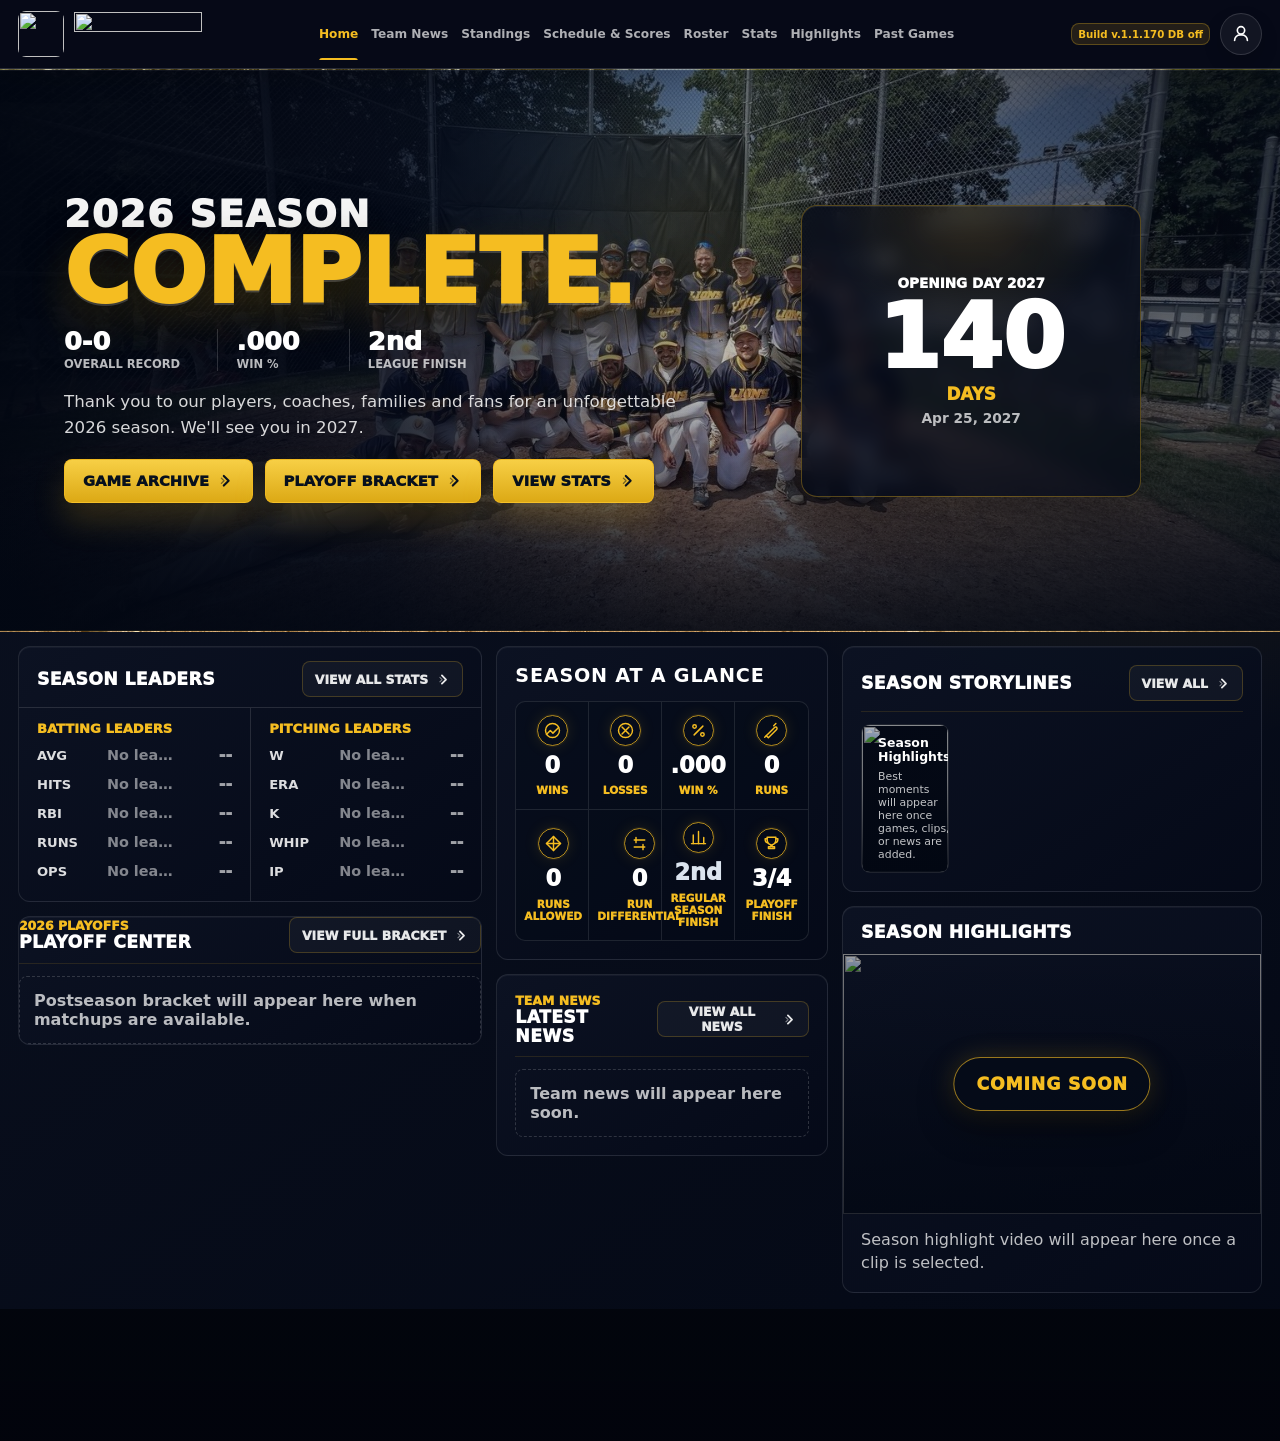
==== commit f37b7733: "Fix offseason countdown and bracket persistence" ====
--- a/index.html
+++ b/index.html
@@ -3,24 +3,24 @@
   <head>
     <meta charset="utf-8">
     <meta name="viewport" content="width=device-width, initial-scale=1, viewport-fit=cover">
-    <link rel="manifest" href="manifest.json?v=2026.08.07-build-333">
-    <link rel="icon" href="favicon.ico?v=2026.08.07-build-333" sizes="any">
-    <link rel="icon" type="image/png" sizes="32x32" href="assets/icons/favicon-32.png?v=2026.08.07-build-333">
-    <link rel="icon" type="image/png" sizes="48x48" href="assets/icons/favicon-48.png?v=2026.08.07-build-333">
-    <link rel="apple-touch-icon" href="assets/icons/apple-touch-icon.png?v=2026.08.07-build-333">
+    <link rel="manifest" href="manifest.json?v=2026.08.07-build-334">
+    <link rel="icon" href="favicon.ico?v=2026.08.07-build-334" sizes="any">
+    <link rel="icon" type="image/png" sizes="32x32" href="assets/icons/favicon-32.png?v=2026.08.07-build-334">
+    <link rel="icon" type="image/png" sizes="48x48" href="assets/icons/favicon-48.png?v=2026.08.07-build-334">
+    <link rel="apple-touch-icon" href="assets/icons/apple-touch-icon.png?v=2026.08.07-build-334">
     <meta name="theme-color" content="#1f2937">
   <title>Oakmont Lions</title>
     <link rel="preconnect" href="https://images.unsplash.com">
-    <link rel="stylesheet" href="styles.css?v=2026.08.07-build-333">
+    <link rel="stylesheet" href="styles.css?v=2026.08.07-build-334">
   </head>
   <body>
     <div class="app-shell">
       <header class="topbar">
         <div class="brand-block">
-          <img src="assets/team-logos/lions-header-mark.png?v=2026.08.07-build-333" alt="" class="brand-logo" width="48" height="48">
+          <img src="assets/team-logos/lions-header-mark.png?v=2026.08.07-build-334" alt="" class="brand-logo" width="48" height="48">
           <div class="brand-copy">
             <h1 class="sr-only">Oakmont Lions</h1>
-            <img src="assets/team-logos/lions-header-wordmark-cropped.png?v=2026.08.07-build-333" alt="" class="brand-wordmark" width="170" height="67" aria-hidden="true">
+            <img src="assets/team-logos/lions-header-wordmark-cropped.png?v=2026.08.07-build-334" alt="" class="brand-wordmark" width="170" height="67" aria-hidden="true">
           </div>
         </div>
         <nav class="tabs" aria-label="Scorebook sections">
@@ -82,7 +82,7 @@
                 </div>
                 <div class="home-next-game-media">
                   <img
-                    src="assets/backgrounds/lions-no-game-hero.png?v=2026.08.07-build-333"
+                    src="assets/backgrounds/lions-no-game-hero.png?v=2026.08.07-build-334"
                     alt="Oakmont Lions"
                     id="homeMatchupImage"
                     class="home-field-image is-no-game-hero">
@@ -605,7 +605,7 @@
                   </div>
                   <div class="spray-chart" id="sprayChart" role="button" tabindex="0" aria-label="Tap to set batted ball location">
                     <div class="field-layer field-background" aria-hidden="true">
-                      <img class="field-background-art" src="assets/updated-field.png?v=2026.08.07-build-333" alt="" aria-hidden="true">
+                      <img class="field-background-art" src="assets/updated-field.png?v=2026.08.07-build-334" alt="" aria-hidden="true">
                     </div>
                     <div class="field-layer position-marker-layer" aria-hidden="true"></div>
                     <div class="field-layer spray-chart-overlay">
@@ -1526,7 +1526,7 @@
             <div class="stats-spray-feature">
               <div class="stats-spray-preview" aria-hidden="true">
                 <div class="field-layer field-background stats-field-background">
-                  <img class="field-background-art stats-field-background-art" src="assets/updated-field.png?v=2026.08.07-build-333" alt="" aria-hidden="true">
+                  <img class="field-background-art stats-field-background-art" src="assets/updated-field.png?v=2026.08.07-build-334" alt="" aria-hidden="true">
                 </div>
                 <div class="stats-spray-preview-markers" id="statsSprayPreviewMarkers"></div>
               </div>
@@ -2392,7 +2392,7 @@
           </div>
           <div class="spray-chart stats-spray-chart" id="statsSprayChart" aria-label="Player spray chart">
             <div class="field-layer field-background stats-field-background" aria-hidden="true">
-                <img class="field-background-art stats-field-background-art" src="assets/updated-field.png?v=2026.08.07-build-333" alt="" aria-hidden="true">
+                <img class="field-background-art stats-field-background-art" src="assets/updated-field.png?v=2026.08.07-build-334" alt="" aria-hidden="true">
             </div>
             <div class="field-layer stats-spray-chart-overlay">
               <div class="spray-markers stats-spray-markers" id="statsSprayMarkers"></div>
@@ -2504,7 +2504,7 @@
             </div>
             <div class="spray-chart stat-edit-spray-chart" id="statEditSprayChart" role="button" tabindex="0" aria-label="Tap to add a spray chart location">
               <div class="field-layer field-background" aria-hidden="true">
-                <img class="field-background-art" src="assets/updated-field.png?v=2026.08.07-build-333" alt="" aria-hidden="true">
+                <img class="field-background-art" src="assets/updated-field.png?v=2026.08.07-build-334" alt="" aria-hidden="true">
               </div>
               <div class="field-layer stats-spray-chart-overlay">
                 <div class="spray-markers stats-spray-markers" id="statEditSprayMarkers"></div>
@@ -2577,17 +2577,17 @@
       </div>
     </div>
 
-    <script src="dexie.min.js?v=2026.08.07-build-333"></script>
-    <script src="db.js?v=2026.08.07-build-333"></script>
-    <script src="storage.js?v=2026.08.07-build-333"></script>
-    <script src="matchup-images.js?v=2026.08.07-build-333"></script>
+    <script src="dexie.min.js?v=2026.08.07-build-334"></script>
+    <script src="db.js?v=2026.08.07-build-334"></script>
+    <script src="storage.js?v=2026.08.07-build-334"></script>
+    <script src="matchup-images.js?v=2026.08.07-build-334"></script>
     <script src="https://cdn.jsdelivr.net/npm/@supabase/supabase-js@2"></script>
-    <script src="supabase-config.js?v=2026.08.07-build-333"></script>
-    <script src="supabase-storage.js?v=2026.08.07-build-333"></script>
-    <script src="bracket-engine.js?v=2026.08.07-build-333"></script>
-    <script src="data/league-standings-cache.js?v=2026.08.07-build-333"></script>
-    <script src="data/naba-rosters-cache.js?v=2026.08.07-build-333"></script>
+    <script src="supabase-config.js?v=2026.08.07-build-334"></script>
+    <script src="supabase-storage.js?v=2026.08.07-build-334"></script>
+    <script src="bracket-engine.js?v=2026.08.07-build-334"></script>
+    <script src="data/league-standings-cache.js?v=2026.08.07-build-334"></script>
+    <script src="data/naba-rosters-cache.js?v=2026.08.07-build-334"></script>
     <script src="https://cdn.jsdelivr.net/npm/gsap@3.12.7/dist/gsap.min.js"></script>
-    <script src="app.js?v=2026.08.07-build-333"></script>
+    <script src="app.js?v=2026.08.07-build-334"></script>
   </body>
 </html>
--- a/styles.css
+++ b/styles.css
@@ -2347,25 +2347,6 @@
   font-weight: 800;
 }
 
-.home-offseason-countdown-list {
-  display: grid;
-  gap: 8px;
-  width: 100%;
-  margin-top: 12px;
-}
-
-.home-offseason-countdown-list span {
-  min-height: 34px;
-  border: 1px solid rgba(255, 255, 255, 0.09);
-  border-radius: 8px;
-  padding: 8px 10px;
-  background: rgba(255, 255, 255, 0.04);
-  color: rgba(255, 255, 255, 0.8);
-  font-size: 0.82rem;
-  font-weight: 900;
-  text-transform: uppercase;
-}
-
 .home-offseason-snapshot,
 .home-offseason-card {
   border: 1px solid rgba(255, 255, 255, 0.12);
@@ -3790,10 +3771,6 @@
   .home-offseason-countdown-card {
     min-height: 0;
     padding: 18px;
-  }
-
-  .home-offseason-countdown-list {
-    grid-template-columns: 1fr;
   }
 
   .home-offseason-playoff-summary,
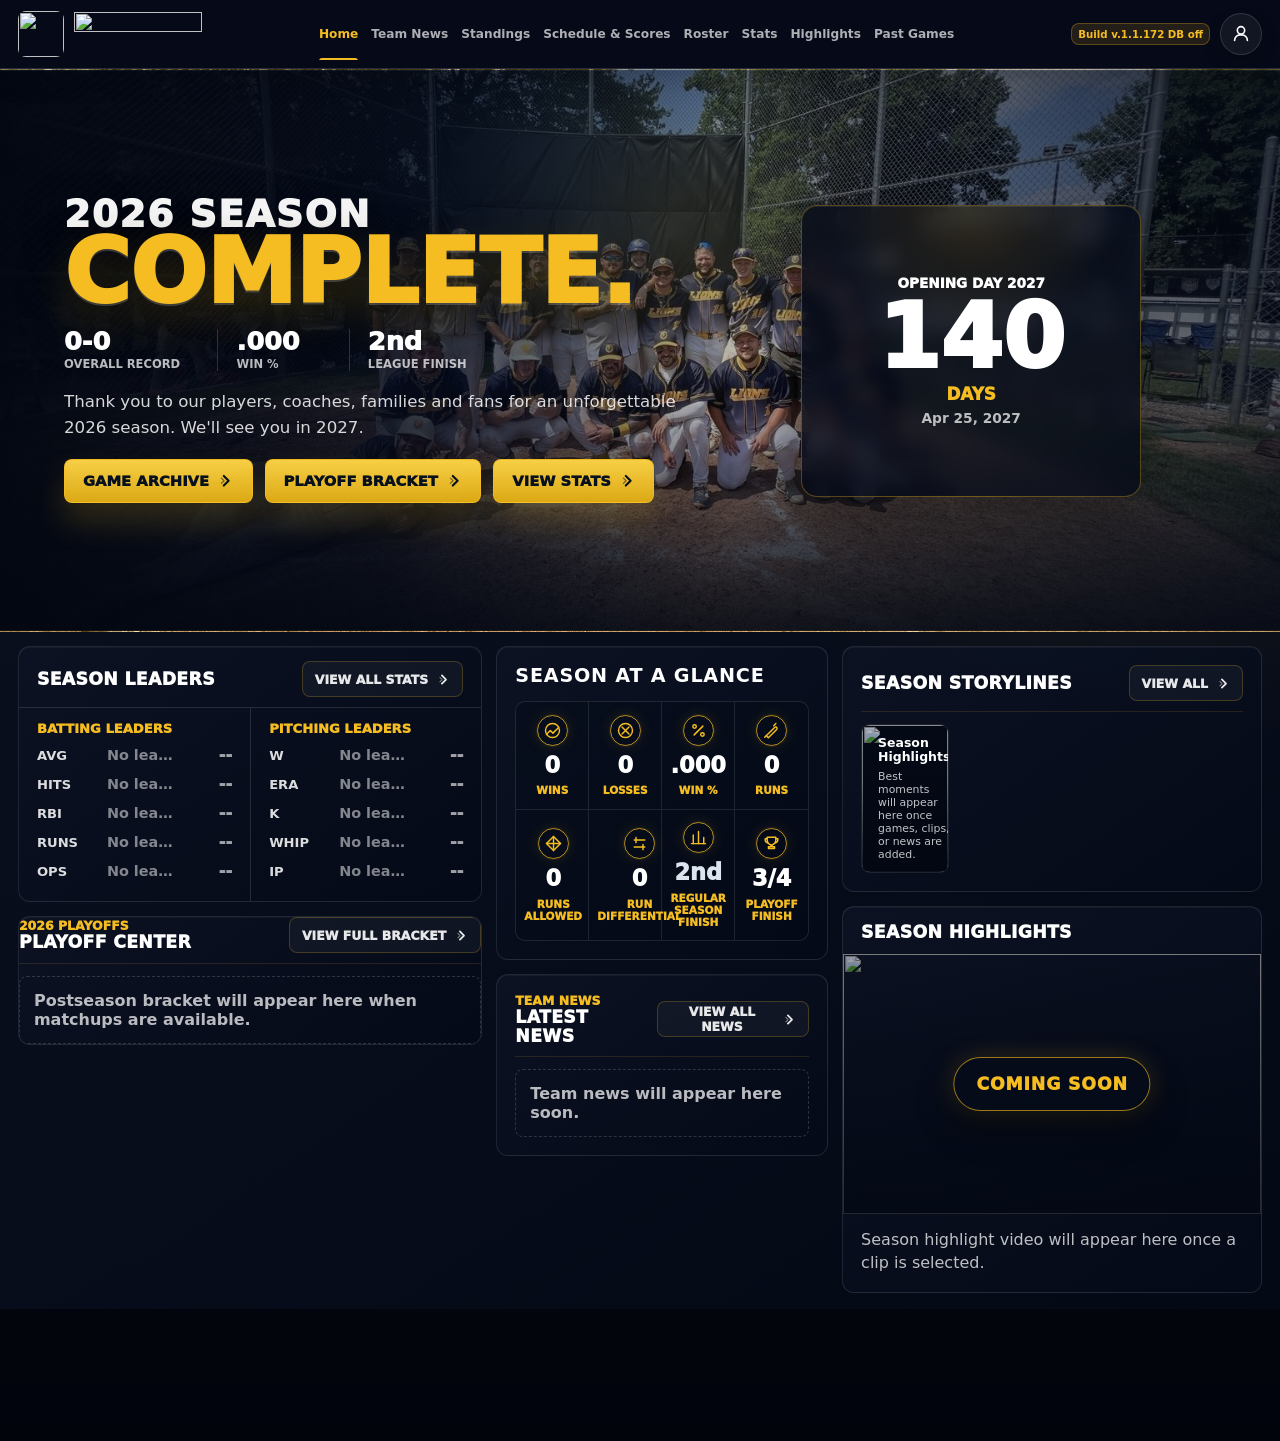
==== commit 03efead9: "Finalize storylines and championship bracket" ====
--- a/index.html
+++ b/index.html
@@ -3,24 +3,24 @@
   <head>
     <meta charset="utf-8">
     <meta name="viewport" content="width=device-width, initial-scale=1, viewport-fit=cover">
-    <link rel="manifest" href="manifest.json?v=2026.08.07-build-334">
-    <link rel="icon" href="favicon.ico?v=2026.08.07-build-334" sizes="any">
-    <link rel="icon" type="image/png" sizes="32x32" href="assets/icons/favicon-32.png?v=2026.08.07-build-334">
-    <link rel="icon" type="image/png" sizes="48x48" href="assets/icons/favicon-48.png?v=2026.08.07-build-334">
-    <link rel="apple-touch-icon" href="assets/icons/apple-touch-icon.png?v=2026.08.07-build-334">
+    <link rel="manifest" href="manifest.json?v=2026.08.07-build-336">
+    <link rel="icon" href="favicon.ico?v=2026.08.07-build-336" sizes="any">
+    <link rel="icon" type="image/png" sizes="32x32" href="assets/icons/favicon-32.png?v=2026.08.07-build-336">
+    <link rel="icon" type="image/png" sizes="48x48" href="assets/icons/favicon-48.png?v=2026.08.07-build-336">
+    <link rel="apple-touch-icon" href="assets/icons/apple-touch-icon.png?v=2026.08.07-build-336">
     <meta name="theme-color" content="#1f2937">
   <title>Oakmont Lions</title>
     <link rel="preconnect" href="https://images.unsplash.com">
-    <link rel="stylesheet" href="styles.css?v=2026.08.07-build-334">
+    <link rel="stylesheet" href="styles.css?v=2026.08.07-build-336">
   </head>
   <body>
     <div class="app-shell">
       <header class="topbar">
         <div class="brand-block">
-          <img src="assets/team-logos/lions-header-mark.png?v=2026.08.07-build-334" alt="" class="brand-logo" width="48" height="48">
+          <img src="assets/team-logos/lions-header-mark.png?v=2026.08.07-build-336" alt="" class="brand-logo" width="48" height="48">
           <div class="brand-copy">
             <h1 class="sr-only">Oakmont Lions</h1>
-            <img src="assets/team-logos/lions-header-wordmark-cropped.png?v=2026.08.07-build-334" alt="" class="brand-wordmark" width="170" height="67" aria-hidden="true">
+            <img src="assets/team-logos/lions-header-wordmark-cropped.png?v=2026.08.07-build-336" alt="" class="brand-wordmark" width="170" height="67" aria-hidden="true">
           </div>
         </div>
         <nav class="tabs" aria-label="Scorebook sections">
@@ -82,7 +82,7 @@
                 </div>
                 <div class="home-next-game-media">
                   <img
-                    src="assets/backgrounds/lions-no-game-hero.png?v=2026.08.07-build-334"
+                    src="assets/backgrounds/lions-no-game-hero.png?v=2026.08.07-build-336"
                     alt="Oakmont Lions"
                     id="homeMatchupImage"
                     class="home-field-image is-no-game-hero">
@@ -372,6 +372,10 @@
                 </div>
                 <span class="player-meta" id="seasonStorylineStatus">Using automatic storylines.</span>
               </div>
+              <div class="season-storyline-toolbar">
+                <button type="button" class="secondary-action compact-action" id="seasonStorylineCopyAutomaticBtn">Customize Current</button>
+                <button type="button" class="secondary-action compact-action" id="seasonStorylineToggleAutomaticBtn">Hide Automatic</button>
+              </div>
               <form class="season-storyline-form" id="seasonStorylineForm">
                 <input type="hidden" id="seasonStorylineIdInput">
                 <label>
@@ -605,7 +609,7 @@
                   </div>
                   <div class="spray-chart" id="sprayChart" role="button" tabindex="0" aria-label="Tap to set batted ball location">
                     <div class="field-layer field-background" aria-hidden="true">
-                      <img class="field-background-art" src="assets/updated-field.png?v=2026.08.07-build-334" alt="" aria-hidden="true">
+                      <img class="field-background-art" src="assets/updated-field.png?v=2026.08.07-build-336" alt="" aria-hidden="true">
                     </div>
                     <div class="field-layer position-marker-layer" aria-hidden="true"></div>
                     <div class="field-layer spray-chart-overlay">
@@ -1526,7 +1530,7 @@
             <div class="stats-spray-feature">
               <div class="stats-spray-preview" aria-hidden="true">
                 <div class="field-layer field-background stats-field-background">
-                  <img class="field-background-art stats-field-background-art" src="assets/updated-field.png?v=2026.08.07-build-334" alt="" aria-hidden="true">
+                  <img class="field-background-art stats-field-background-art" src="assets/updated-field.png?v=2026.08.07-build-336" alt="" aria-hidden="true">
                 </div>
                 <div class="stats-spray-preview-markers" id="statsSprayPreviewMarkers"></div>
               </div>
@@ -2392,7 +2396,7 @@
           </div>
           <div class="spray-chart stats-spray-chart" id="statsSprayChart" aria-label="Player spray chart">
             <div class="field-layer field-background stats-field-background" aria-hidden="true">
-                <img class="field-background-art stats-field-background-art" src="assets/updated-field.png?v=2026.08.07-build-334" alt="" aria-hidden="true">
+                <img class="field-background-art stats-field-background-art" src="assets/updated-field.png?v=2026.08.07-build-336" alt="" aria-hidden="true">
             </div>
             <div class="field-layer stats-spray-chart-overlay">
               <div class="spray-markers stats-spray-markers" id="statsSprayMarkers"></div>
@@ -2504,7 +2508,7 @@
             </div>
             <div class="spray-chart stat-edit-spray-chart" id="statEditSprayChart" role="button" tabindex="0" aria-label="Tap to add a spray chart location">
               <div class="field-layer field-background" aria-hidden="true">
-                <img class="field-background-art" src="assets/updated-field.png?v=2026.08.07-build-334" alt="" aria-hidden="true">
+                <img class="field-background-art" src="assets/updated-field.png?v=2026.08.07-build-336" alt="" aria-hidden="true">
               </div>
               <div class="field-layer stats-spray-chart-overlay">
                 <div class="spray-markers stats-spray-markers" id="statEditSprayMarkers"></div>
@@ -2577,17 +2581,17 @@
       </div>
     </div>
 
-    <script src="dexie.min.js?v=2026.08.07-build-334"></script>
-    <script src="db.js?v=2026.08.07-build-334"></script>
-    <script src="storage.js?v=2026.08.07-build-334"></script>
-    <script src="matchup-images.js?v=2026.08.07-build-334"></script>
+    <script src="dexie.min.js?v=2026.08.07-build-336"></script>
+    <script src="db.js?v=2026.08.07-build-336"></script>
+    <script src="storage.js?v=2026.08.07-build-336"></script>
+    <script src="matchup-images.js?v=2026.08.07-build-336"></script>
     <script src="https://cdn.jsdelivr.net/npm/@supabase/supabase-js@2"></script>
-    <script src="supabase-config.js?v=2026.08.07-build-334"></script>
-    <script src="supabase-storage.js?v=2026.08.07-build-334"></script>
-    <script src="bracket-engine.js?v=2026.08.07-build-334"></script>
-    <script src="data/league-standings-cache.js?v=2026.08.07-build-334"></script>
-    <script src="data/naba-rosters-cache.js?v=2026.08.07-build-334"></script>
+    <script src="supabase-config.js?v=2026.08.07-build-336"></script>
+    <script src="supabase-storage.js?v=2026.08.07-build-336"></script>
+    <script src="bracket-engine.js?v=2026.08.07-build-336"></script>
+    <script src="data/league-standings-cache.js?v=2026.08.07-build-336"></script>
+    <script src="data/naba-rosters-cache.js?v=2026.08.07-build-336"></script>
     <script src="https://cdn.jsdelivr.net/npm/gsap@3.12.7/dist/gsap.min.js"></script>
-    <script src="app.js?v=2026.08.07-build-334"></script>
+    <script src="app.js?v=2026.08.07-build-336"></script>
   </body>
 </html>
--- a/styles.css
+++ b/styles.css
@@ -2736,6 +2736,21 @@
   white-space: nowrap;
 }
 
+.home-compact-bracket-champion {
+  display: inline-flex;
+  justify-self: center;
+  min-height: 23px;
+  align-items: center;
+  border: 1px solid rgba(245, 189, 33, 0.38);
+  border-radius: 999px;
+  padding: 0 10px;
+  background: rgba(245, 189, 33, 0.12);
+  color: var(--lion-gold);
+  font-size: 0.68rem;
+  font-weight: 1000;
+  text-transform: uppercase;
+}
+
 .home-compact-bracket-center-stack {
   display: grid;
   gap: 7px;
@@ -2824,6 +2839,14 @@
 
 .home-compact-bracket-team.is-winner {
   background: linear-gradient(90deg, rgba(245, 189, 33, 0.16), rgba(255, 255, 255, 0.055));
+}
+
+.home-compact-bracket-team.is-series-champion {
+  border: 1px solid rgba(245, 189, 33, 0.42);
+  background:
+    radial-gradient(circle at 8% 50%, rgba(245, 189, 33, 0.3), transparent 36%),
+    linear-gradient(90deg, rgba(245, 189, 33, 0.22), rgba(255, 255, 255, 0.07));
+  box-shadow: 0 0 18px rgba(245, 189, 33, 0.13);
 }
 
 .home-compact-bracket-team-main {
@@ -5001,6 +5024,13 @@
   grid-column: 1 / -1;
 }
 
+.season-storyline-toolbar {
+  display: flex;
+  flex-wrap: wrap;
+  gap: 8px;
+  margin-bottom: 12px;
+}
+
 .season-storyline-form {
   display: grid;
   grid-template-columns: minmax(180px, 0.8fr) minmax(220px, 1.2fr) minmax(220px, 1fr);
@@ -5051,8 +5081,18 @@
   grid-template-columns: repeat(auto-fit, minmax(280px, 1fr));
 }
 
+.season-storyline-auto-preview {
+  display: grid;
+  gap: 10px;
+}
+
 .season-storyline-list-item {
   grid-template-columns: 84px minmax(0, 1fr) auto;
+}
+
+.season-storyline-list-item.is-automatic {
+  border-style: dashed;
+  opacity: 0.92;
 }
 
 @media (max-width: 900px) {
@@ -6750,6 +6790,33 @@
   color: rgba(255, 255, 255, 0.78);
 }
 
+.playoff-bracket-series-status {
+  display: grid;
+  gap: 5px;
+  border: 1px solid rgba(255, 255, 255, 0.12);
+  border-radius: 8px;
+  padding: 12px;
+  background: rgba(255, 255, 255, 0.035);
+}
+
+.playoff-bracket-series-status span {
+  color: var(--lion-gold);
+  font-size: 0.72rem;
+  font-weight: 1000;
+  text-transform: uppercase;
+}
+
+.playoff-bracket-series-status strong {
+  color: var(--white);
+  font-size: 0.95rem;
+  line-height: 1.25;
+}
+
+.playoff-bracket-series-status.is-complete {
+  border-color: rgba(245, 189, 33, 0.34);
+  background: rgba(245, 189, 33, 0.08);
+}
+
 @media (max-width: 1180px) {
   .playoff-bracket-detail-grid,
   .playoff-bracket-admin-fields {
@@ -7033,6 +7100,12 @@
   font-weight: 1000;
 }
 
+.playoff-bracket-center-stage.has-champion .playoff-bracket-center-badge {
+  background:
+    radial-gradient(circle at 50% 0%, rgba(255, 255, 255, 0.6), transparent 34%),
+    linear-gradient(135deg, #f5bd21, #ffe789);
+}
+
 .playoff-bracket-center-card-list {
   display: grid;
   gap: 10px;
@@ -7254,6 +7327,15 @@
 .playoff-bracket-team.is-winner {
   color: var(--lion-gold);
   background: rgba(245, 189, 33, 0.1);
+}
+
+.playoff-bracket-team.is-series-champion {
+  border: 1px solid rgba(245, 189, 33, 0.42);
+  color: var(--lion-gold);
+  background:
+    radial-gradient(circle at 7% 50%, rgba(245, 189, 33, 0.26), transparent 36%),
+    rgba(245, 189, 33, 0.12);
+  box-shadow: 0 0 20px rgba(245, 189, 33, 0.12);
 }
 
 .playoff-bracket-team-main {
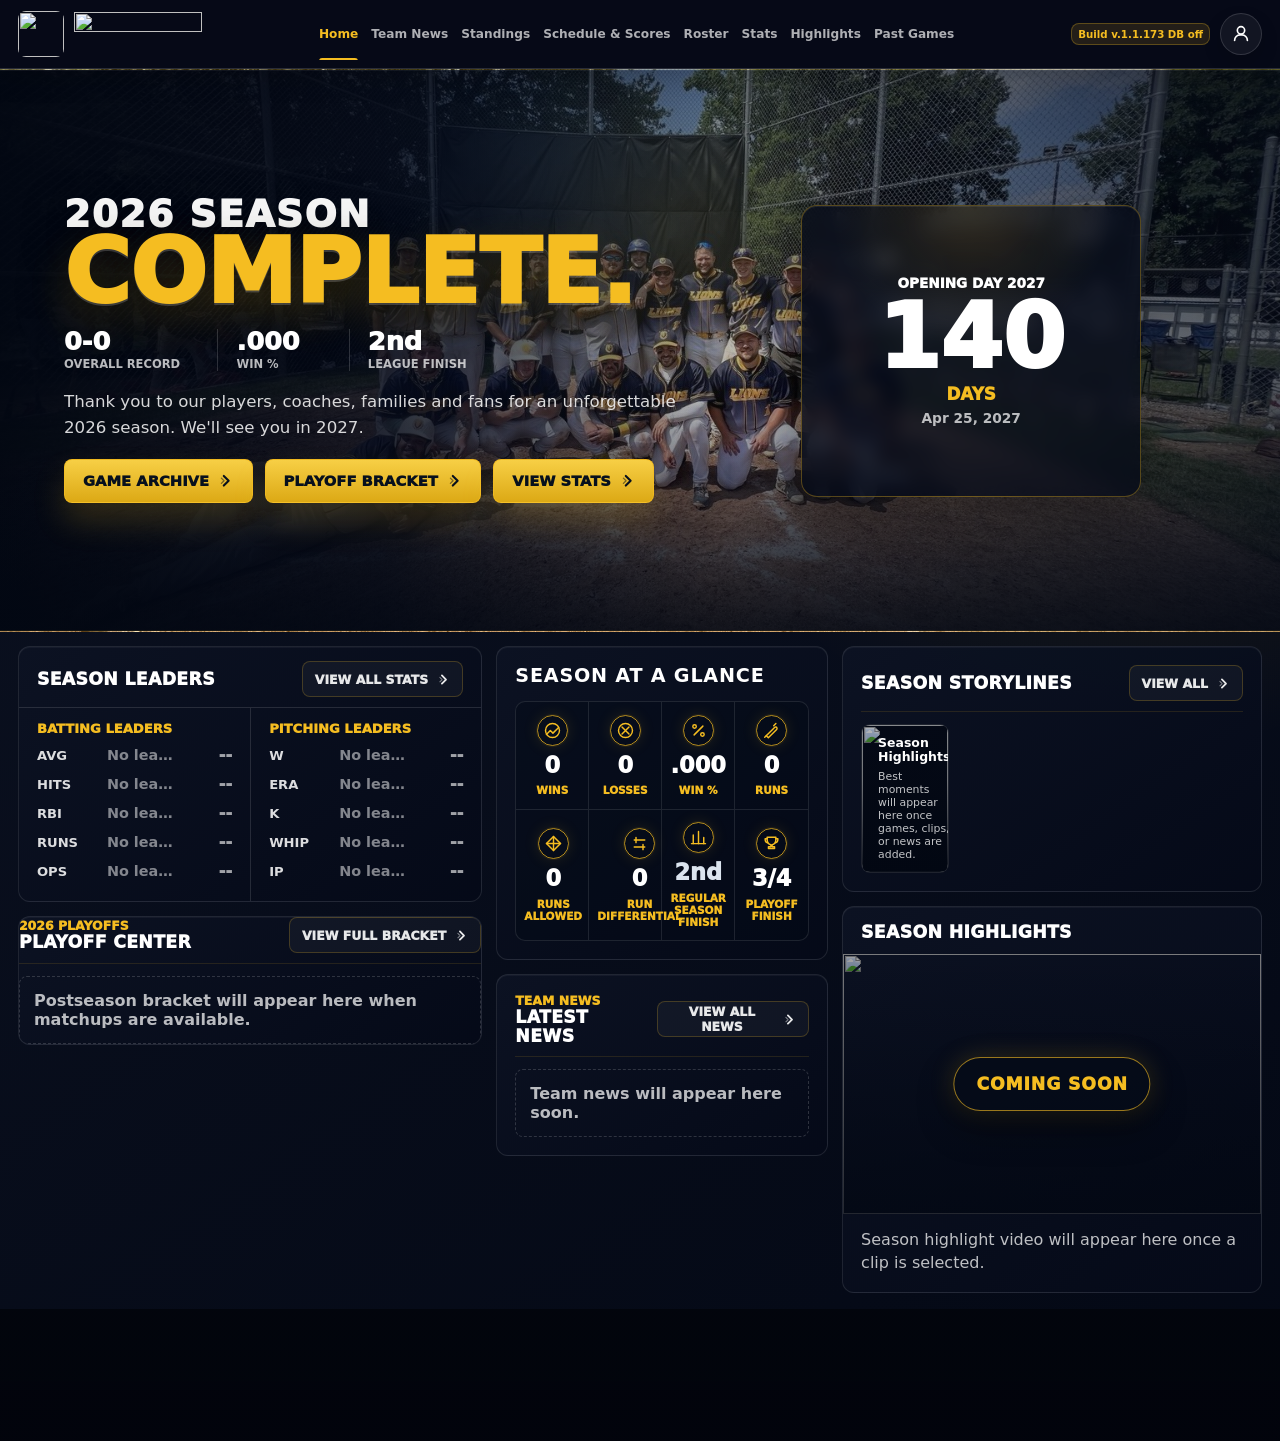
==== commit eaffea0c: "Track player finance contributions" ====
--- a/index.html
+++ b/index.html
@@ -3,24 +3,24 @@
   <head>
     <meta charset="utf-8">
     <meta name="viewport" content="width=device-width, initial-scale=1, viewport-fit=cover">
-    <link rel="manifest" href="manifest.json?v=2026.08.07-build-336">
-    <link rel="icon" href="favicon.ico?v=2026.08.07-build-336" sizes="any">
-    <link rel="icon" type="image/png" sizes="32x32" href="assets/icons/favicon-32.png?v=2026.08.07-build-336">
-    <link rel="icon" type="image/png" sizes="48x48" href="assets/icons/favicon-48.png?v=2026.08.07-build-336">
-    <link rel="apple-touch-icon" href="assets/icons/apple-touch-icon.png?v=2026.08.07-build-336">
+    <link rel="manifest" href="manifest.json?v=2026.08.07-build-337">
+    <link rel="icon" href="favicon.ico?v=2026.08.07-build-337" sizes="any">
+    <link rel="icon" type="image/png" sizes="32x32" href="assets/icons/favicon-32.png?v=2026.08.07-build-337">
+    <link rel="icon" type="image/png" sizes="48x48" href="assets/icons/favicon-48.png?v=2026.08.07-build-337">
+    <link rel="apple-touch-icon" href="assets/icons/apple-touch-icon.png?v=2026.08.07-build-337">
     <meta name="theme-color" content="#1f2937">
   <title>Oakmont Lions</title>
     <link rel="preconnect" href="https://images.unsplash.com">
-    <link rel="stylesheet" href="styles.css?v=2026.08.07-build-336">
+    <link rel="stylesheet" href="styles.css?v=2026.08.07-build-337">
   </head>
   <body>
     <div class="app-shell">
       <header class="topbar">
         <div class="brand-block">
-          <img src="assets/team-logos/lions-header-mark.png?v=2026.08.07-build-336" alt="" class="brand-logo" width="48" height="48">
+          <img src="assets/team-logos/lions-header-mark.png?v=2026.08.07-build-337" alt="" class="brand-logo" width="48" height="48">
           <div class="brand-copy">
             <h1 class="sr-only">Oakmont Lions</h1>
-            <img src="assets/team-logos/lions-header-wordmark-cropped.png?v=2026.08.07-build-336" alt="" class="brand-wordmark" width="170" height="67" aria-hidden="true">
+            <img src="assets/team-logos/lions-header-wordmark-cropped.png?v=2026.08.07-build-337" alt="" class="brand-wordmark" width="170" height="67" aria-hidden="true">
           </div>
         </div>
         <nav class="tabs" aria-label="Scorebook sections">
@@ -82,7 +82,7 @@
                 </div>
                 <div class="home-next-game-media">
                   <img
-                    src="assets/backgrounds/lions-no-game-hero.png?v=2026.08.07-build-336"
+                    src="assets/backgrounds/lions-no-game-hero.png?v=2026.08.07-build-337"
                     alt="Oakmont Lions"
                     id="homeMatchupImage"
                     class="home-field-image is-no-game-hero">
@@ -609,7 +609,7 @@
                   </div>
                   <div class="spray-chart" id="sprayChart" role="button" tabindex="0" aria-label="Tap to set batted ball location">
                     <div class="field-layer field-background" aria-hidden="true">
-                      <img class="field-background-art" src="assets/updated-field.png?v=2026.08.07-build-336" alt="" aria-hidden="true">
+                      <img class="field-background-art" src="assets/updated-field.png?v=2026.08.07-build-337" alt="" aria-hidden="true">
                     </div>
                     <div class="field-layer position-marker-layer" aria-hidden="true"></div>
                     <div class="field-layer spray-chart-overlay">
@@ -1309,7 +1309,7 @@
             <div>
               <p class="eyebrow">Admin</p>
               <h2>Season financial planner</h2>
-              <p class="player-meta">Track team fees, player dues, payments, and outstanding balances by season.</p>
+              <p class="player-meta">Track team fees, player dues, contributions, payments, and outstanding balances by season.</p>
             </div>
             <div class="finance-page-actions">
               <button type="button" class="secondary-action compact-action" id="financeExportTransactionsBtn">Export Transactions</button>
@@ -1530,7 +1530,7 @@
             <div class="stats-spray-feature">
               <div class="stats-spray-preview" aria-hidden="true">
                 <div class="field-layer field-background stats-field-background">
-                  <img class="field-background-art stats-field-background-art" src="assets/updated-field.png?v=2026.08.07-build-336" alt="" aria-hidden="true">
+                  <img class="field-background-art stats-field-background-art" src="assets/updated-field.png?v=2026.08.07-build-337" alt="" aria-hidden="true">
                 </div>
                 <div class="stats-spray-preview-markers" id="statsSprayPreviewMarkers"></div>
               </div>
@@ -2396,7 +2396,7 @@
           </div>
           <div class="spray-chart stats-spray-chart" id="statsSprayChart" aria-label="Player spray chart">
             <div class="field-layer field-background stats-field-background" aria-hidden="true">
-                <img class="field-background-art stats-field-background-art" src="assets/updated-field.png?v=2026.08.07-build-336" alt="" aria-hidden="true">
+                <img class="field-background-art stats-field-background-art" src="assets/updated-field.png?v=2026.08.07-build-337" alt="" aria-hidden="true">
             </div>
             <div class="field-layer stats-spray-chart-overlay">
               <div class="spray-markers stats-spray-markers" id="statsSprayMarkers"></div>
@@ -2508,7 +2508,7 @@
             </div>
             <div class="spray-chart stat-edit-spray-chart" id="statEditSprayChart" role="button" tabindex="0" aria-label="Tap to add a spray chart location">
               <div class="field-layer field-background" aria-hidden="true">
-                <img class="field-background-art" src="assets/updated-field.png?v=2026.08.07-build-336" alt="" aria-hidden="true">
+                <img class="field-background-art" src="assets/updated-field.png?v=2026.08.07-build-337" alt="" aria-hidden="true">
               </div>
               <div class="field-layer stats-spray-chart-overlay">
                 <div class="spray-markers stats-spray-markers" id="statEditSprayMarkers"></div>
@@ -2581,17 +2581,17 @@
       </div>
     </div>
 
-    <script src="dexie.min.js?v=2026.08.07-build-336"></script>
-    <script src="db.js?v=2026.08.07-build-336"></script>
-    <script src="storage.js?v=2026.08.07-build-336"></script>
-    <script src="matchup-images.js?v=2026.08.07-build-336"></script>
+    <script src="dexie.min.js?v=2026.08.07-build-337"></script>
+    <script src="db.js?v=2026.08.07-build-337"></script>
+    <script src="storage.js?v=2026.08.07-build-337"></script>
+    <script src="matchup-images.js?v=2026.08.07-build-337"></script>
     <script src="https://cdn.jsdelivr.net/npm/@supabase/supabase-js@2"></script>
-    <script src="supabase-config.js?v=2026.08.07-build-336"></script>
-    <script src="supabase-storage.js?v=2026.08.07-build-336"></script>
-    <script src="bracket-engine.js?v=2026.08.07-build-336"></script>
-    <script src="data/league-standings-cache.js?v=2026.08.07-build-336"></script>
-    <script src="data/naba-rosters-cache.js?v=2026.08.07-build-336"></script>
+    <script src="supabase-config.js?v=2026.08.07-build-337"></script>
+    <script src="supabase-storage.js?v=2026.08.07-build-337"></script>
+    <script src="bracket-engine.js?v=2026.08.07-build-337"></script>
+    <script src="data/league-standings-cache.js?v=2026.08.07-build-337"></script>
+    <script src="data/naba-rosters-cache.js?v=2026.08.07-build-337"></script>
     <script src="https://cdn.jsdelivr.net/npm/gsap@3.12.7/dist/gsap.min.js"></script>
-    <script src="app.js?v=2026.08.07-build-336"></script>
+    <script src="app.js?v=2026.08.07-build-337"></script>
   </body>
 </html>
--- a/styles.css
+++ b/styles.css
@@ -26644,6 +26644,8 @@
 .finance-notes-field textarea,
 .finance-ledger-table input,
 .finance-custom-fee-row input,
+.finance-contribution-row input,
+.finance-contribution-row select,
 .finance-expense-row input,
 .finance-expense-row select {
   border: 1px solid rgba(255, 255, 255, 0.14);
@@ -26657,6 +26659,8 @@
 .finance-charge-field input,
 .finance-ledger-table input,
 .finance-custom-fee-row input,
+.finance-contribution-row input,
+.finance-contribution-row select,
 .finance-expense-row input,
 .finance-expense-row select {
   min-height: 38px;
@@ -26823,6 +26827,7 @@
 .finance-ledger-table input[data-finance-player-field="paid"],
 .finance-ledger-table input[data-finance-player-field="adjustment"],
 .finance-custom-fee-row input[data-finance-custom-fee-field="amount"],
+.finance-contribution-row input[data-finance-contribution-draft-field="amount"],
 .finance-expense-row input[data-finance-expense-draft-field="amount"] {
   text-align: right;
 }
@@ -26854,12 +26859,14 @@
 }
 
 .finance-custom-fee-list,
+.finance-contribution-list,
 .finance-expense-list {
   display: grid;
   gap: 7px;
 }
 
 .finance-custom-fee-row,
+.finance-contribution-row,
 .finance-expense-row {
   display: grid;
   gap: 7px;
@@ -26883,6 +26890,7 @@
 }
 
 .finance-custom-fee-row label,
+.finance-contribution-row label,
 .finance-expense-row label {
   display: grid;
   gap: 4px;
@@ -26903,6 +26911,20 @@
 
 .finance-expense-logger .finance-log-expense-button {
   grid-column: 1 / -1;
+  justify-self: end;
+}
+
+.finance-contribution-logger {
+  grid-template-columns: minmax(0, 1fr) minmax(112px, 0.42fr);
+}
+
+.finance-contribution-player-field,
+.finance-contribution-notes-field,
+.finance-contribution-logger .finance-log-contribution-button {
+  grid-column: 1 / -1;
+}
+
+.finance-contribution-logger .finance-log-contribution-button {
   justify-self: end;
 }
 
@@ -26983,19 +27005,16 @@
   position: sticky;
   left: 0;
   z-index: 3;
-  width: 22%;
+  width: 20%;
   min-width: 0;
   background: #0c1327;
 }
 
 .finance-ledger-table th:nth-child(2),
 .finance-ledger-table th:nth-child(3),
-.finance-ledger-table th:nth-child(4) {
-  width: 10%;
-}
-
+.finance-ledger-table th:nth-child(4),
 .finance-ledger-table th:nth-child(5) {
-  width: 10%;
+  width: 9%;
 }
 
 .finance-ledger-table th:nth-child(6) {
@@ -27003,15 +27022,19 @@
 }
 
 .finance-ledger-table th:nth-child(7) {
-  width: 17%;
+  width: 8%;
 }
 
 .finance-ledger-table th:nth-child(8) {
-  width: 7%;
+  width: 15%;
 }
 
 .finance-ledger-table th:nth-child(9) {
-  width: 7%;
+  width: 6%;
+}
+
+.finance-ledger-table th:nth-child(10) {
+  width: 6%;
 }
 
 .finance-ledger-table tbody tr:nth-child(even) td,
@@ -27201,6 +27224,12 @@
   color: #86efac;
 }
 
+.finance-transaction-type.is-contribution {
+  border: 1px solid rgba(245, 189, 33, 0.48);
+  background: rgba(245, 189, 33, 0.13);
+  color: var(--lion-gold);
+}
+
 .finance-transaction-type.is-expense {
   border: 1px solid rgba(248, 113, 113, 0.45);
   background: rgba(248, 113, 113, 0.1);
@@ -27214,6 +27243,10 @@
 
 .finance-transaction-amount.is-payment {
   color: #86efac;
+}
+
+.finance-transaction-amount.is-contribution {
+  color: var(--lion-gold);
 }
 
 .finance-transaction-amount.is-expense {
@@ -27266,6 +27299,7 @@
   }
 
   .finance-custom-fee-row,
+  .finance-contribution-row,
   .finance-expense-row {
     grid-template-columns: 1fr;
   }
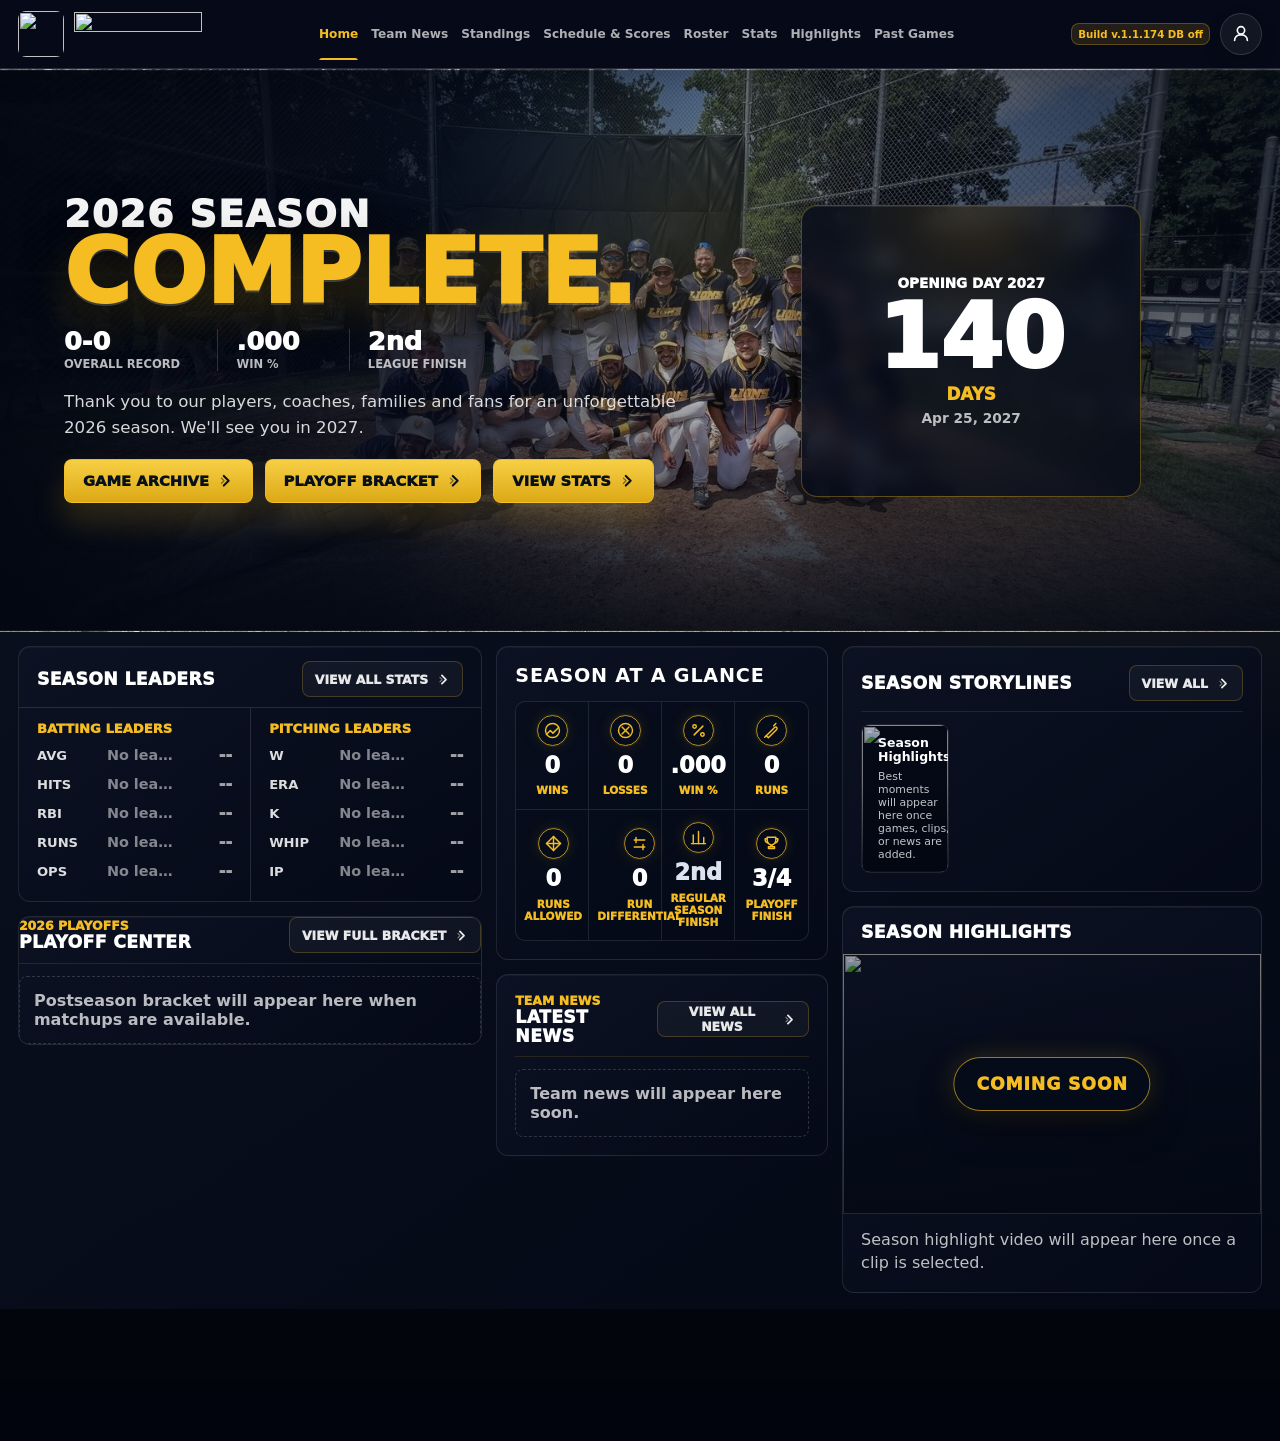
==== commit 644e6728: "Clarify finance contribution totals" ====
--- a/index.html
+++ b/index.html
@@ -3,24 +3,24 @@
   <head>
     <meta charset="utf-8">
     <meta name="viewport" content="width=device-width, initial-scale=1, viewport-fit=cover">
-    <link rel="manifest" href="manifest.json?v=2026.08.07-build-337">
-    <link rel="icon" href="favicon.ico?v=2026.08.07-build-337" sizes="any">
-    <link rel="icon" type="image/png" sizes="32x32" href="assets/icons/favicon-32.png?v=2026.08.07-build-337">
-    <link rel="icon" type="image/png" sizes="48x48" href="assets/icons/favicon-48.png?v=2026.08.07-build-337">
-    <link rel="apple-touch-icon" href="assets/icons/apple-touch-icon.png?v=2026.08.07-build-337">
+    <link rel="manifest" href="manifest.json?v=2026.08.07-build-338">
+    <link rel="icon" href="favicon.ico?v=2026.08.07-build-338" sizes="any">
+    <link rel="icon" type="image/png" sizes="32x32" href="assets/icons/favicon-32.png?v=2026.08.07-build-338">
+    <link rel="icon" type="image/png" sizes="48x48" href="assets/icons/favicon-48.png?v=2026.08.07-build-338">
+    <link rel="apple-touch-icon" href="assets/icons/apple-touch-icon.png?v=2026.08.07-build-338">
     <meta name="theme-color" content="#1f2937">
   <title>Oakmont Lions</title>
     <link rel="preconnect" href="https://images.unsplash.com">
-    <link rel="stylesheet" href="styles.css?v=2026.08.07-build-337">
+    <link rel="stylesheet" href="styles.css?v=2026.08.07-build-338">
   </head>
   <body>
     <div class="app-shell">
       <header class="topbar">
         <div class="brand-block">
-          <img src="assets/team-logos/lions-header-mark.png?v=2026.08.07-build-337" alt="" class="brand-logo" width="48" height="48">
+          <img src="assets/team-logos/lions-header-mark.png?v=2026.08.07-build-338" alt="" class="brand-logo" width="48" height="48">
           <div class="brand-copy">
             <h1 class="sr-only">Oakmont Lions</h1>
-            <img src="assets/team-logos/lions-header-wordmark-cropped.png?v=2026.08.07-build-337" alt="" class="brand-wordmark" width="170" height="67" aria-hidden="true">
+            <img src="assets/team-logos/lions-header-wordmark-cropped.png?v=2026.08.07-build-338" alt="" class="brand-wordmark" width="170" height="67" aria-hidden="true">
           </div>
         </div>
         <nav class="tabs" aria-label="Scorebook sections">
@@ -82,7 +82,7 @@
                 </div>
                 <div class="home-next-game-media">
                   <img
-                    src="assets/backgrounds/lions-no-game-hero.png?v=2026.08.07-build-337"
+                    src="assets/backgrounds/lions-no-game-hero.png?v=2026.08.07-build-338"
                     alt="Oakmont Lions"
                     id="homeMatchupImage"
                     class="home-field-image is-no-game-hero">
@@ -609,7 +609,7 @@
                   </div>
                   <div class="spray-chart" id="sprayChart" role="button" tabindex="0" aria-label="Tap to set batted ball location">
                     <div class="field-layer field-background" aria-hidden="true">
-                      <img class="field-background-art" src="assets/updated-field.png?v=2026.08.07-build-337" alt="" aria-hidden="true">
+                      <img class="field-background-art" src="assets/updated-field.png?v=2026.08.07-build-338" alt="" aria-hidden="true">
                     </div>
                     <div class="field-layer position-marker-layer" aria-hidden="true"></div>
                     <div class="field-layer spray-chart-overlay">
@@ -1530,7 +1530,7 @@
             <div class="stats-spray-feature">
               <div class="stats-spray-preview" aria-hidden="true">
                 <div class="field-layer field-background stats-field-background">
-                  <img class="field-background-art stats-field-background-art" src="assets/updated-field.png?v=2026.08.07-build-337" alt="" aria-hidden="true">
+                  <img class="field-background-art stats-field-background-art" src="assets/updated-field.png?v=2026.08.07-build-338" alt="" aria-hidden="true">
                 </div>
                 <div class="stats-spray-preview-markers" id="statsSprayPreviewMarkers"></div>
               </div>
@@ -2396,7 +2396,7 @@
           </div>
           <div class="spray-chart stats-spray-chart" id="statsSprayChart" aria-label="Player spray chart">
             <div class="field-layer field-background stats-field-background" aria-hidden="true">
-                <img class="field-background-art stats-field-background-art" src="assets/updated-field.png?v=2026.08.07-build-337" alt="" aria-hidden="true">
+                <img class="field-background-art stats-field-background-art" src="assets/updated-field.png?v=2026.08.07-build-338" alt="" aria-hidden="true">
             </div>
             <div class="field-layer stats-spray-chart-overlay">
               <div class="spray-markers stats-spray-markers" id="statsSprayMarkers"></div>
@@ -2508,7 +2508,7 @@
             </div>
             <div class="spray-chart stat-edit-spray-chart" id="statEditSprayChart" role="button" tabindex="0" aria-label="Tap to add a spray chart location">
               <div class="field-layer field-background" aria-hidden="true">
-                <img class="field-background-art" src="assets/updated-field.png?v=2026.08.07-build-337" alt="" aria-hidden="true">
+                <img class="field-background-art" src="assets/updated-field.png?v=2026.08.07-build-338" alt="" aria-hidden="true">
               </div>
               <div class="field-layer stats-spray-chart-overlay">
                 <div class="spray-markers stats-spray-markers" id="statEditSprayMarkers"></div>
@@ -2581,17 +2581,17 @@
       </div>
     </div>
 
-    <script src="dexie.min.js?v=2026.08.07-build-337"></script>
-    <script src="db.js?v=2026.08.07-build-337"></script>
-    <script src="storage.js?v=2026.08.07-build-337"></script>
-    <script src="matchup-images.js?v=2026.08.07-build-337"></script>
+    <script src="dexie.min.js?v=2026.08.07-build-338"></script>
+    <script src="db.js?v=2026.08.07-build-338"></script>
+    <script src="storage.js?v=2026.08.07-build-338"></script>
+    <script src="matchup-images.js?v=2026.08.07-build-338"></script>
     <script src="https://cdn.jsdelivr.net/npm/@supabase/supabase-js@2"></script>
-    <script src="supabase-config.js?v=2026.08.07-build-337"></script>
-    <script src="supabase-storage.js?v=2026.08.07-build-337"></script>
-    <script src="bracket-engine.js?v=2026.08.07-build-337"></script>
-    <script src="data/league-standings-cache.js?v=2026.08.07-build-337"></script>
-    <script src="data/naba-rosters-cache.js?v=2026.08.07-build-337"></script>
+    <script src="supabase-config.js?v=2026.08.07-build-338"></script>
+    <script src="supabase-storage.js?v=2026.08.07-build-338"></script>
+    <script src="bracket-engine.js?v=2026.08.07-build-338"></script>
+    <script src="data/league-standings-cache.js?v=2026.08.07-build-338"></script>
+    <script src="data/naba-rosters-cache.js?v=2026.08.07-build-338"></script>
     <script src="https://cdn.jsdelivr.net/npm/gsap@3.12.7/dist/gsap.min.js"></script>
-    <script src="app.js?v=2026.08.07-build-337"></script>
+    <script src="app.js?v=2026.08.07-build-338"></script>
   </body>
 </html>
--- a/styles.css
+++ b/styles.css
@@ -27054,6 +27054,15 @@
   overflow-wrap: anywhere;
 }
 
+.finance-ledger-subvalue {
+  display: block;
+  margin-top: 2px;
+  color: rgba(255, 255, 255, 0.52);
+  font-size: 0.58rem;
+  font-weight: 800;
+  line-height: 1.1;
+}
+
 .finance-ledger-table input[type="text"] {
   min-width: 0;
   width: 100%;
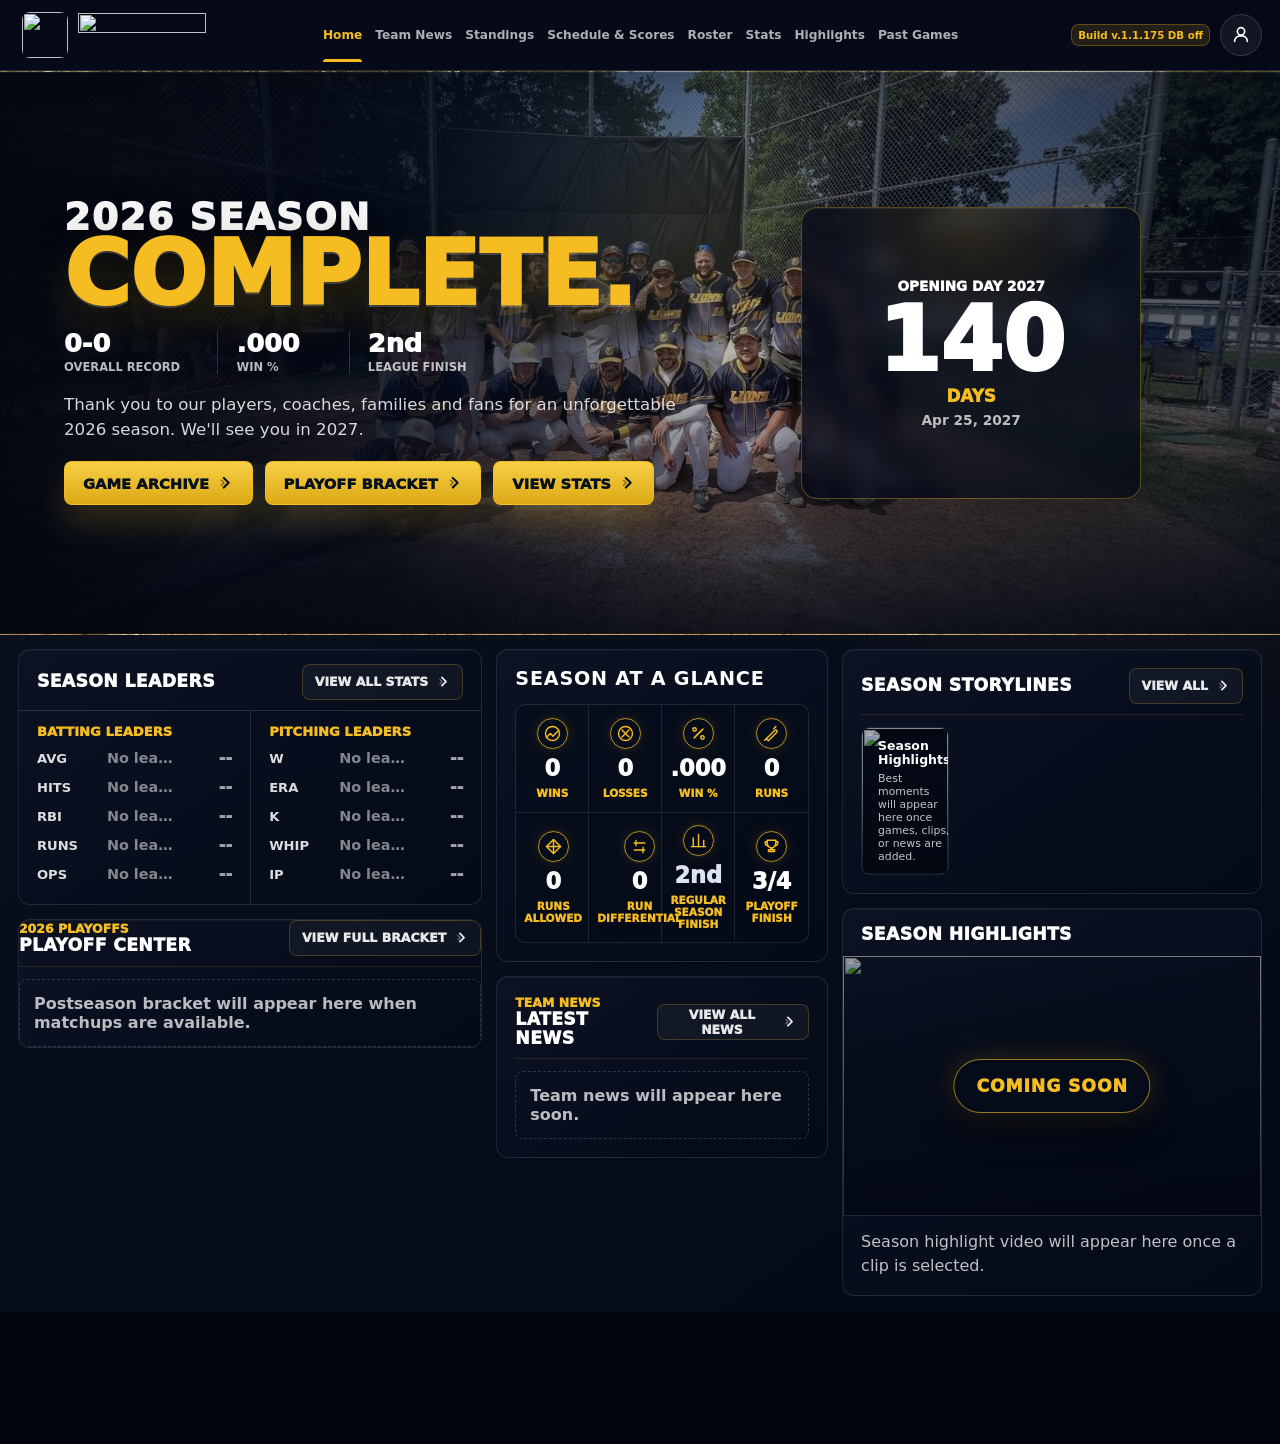
==== commit 829f7af1: "Add mobile admin shortcuts" ====
--- a/index.html
+++ b/index.html
@@ -3,25 +3,27 @@
   <head>
     <meta charset="utf-8">
     <meta name="viewport" content="width=device-width, initial-scale=1, viewport-fit=cover">
-    <link rel="manifest" href="manifest.json?v=2026.08.07-build-338">
-    <link rel="icon" href="favicon.ico?v=2026.08.07-build-338" sizes="any">
-    <link rel="icon" type="image/png" sizes="32x32" href="assets/icons/favicon-32.png?v=2026.08.07-build-338">
-    <link rel="icon" type="image/png" sizes="48x48" href="assets/icons/favicon-48.png?v=2026.08.07-build-338">
-    <link rel="apple-touch-icon" href="assets/icons/apple-touch-icon.png?v=2026.08.07-build-338">
+    <link rel="manifest" href="manifest.json?v=2026.08.07-build-339">
+    <link rel="icon" href="favicon.ico?v=2026.08.07-build-339" sizes="any">
+    <link rel="icon" type="image/png" sizes="32x32" href="assets/icons/favicon-32.png?v=2026.08.07-build-339">
+    <link rel="icon" type="image/png" sizes="48x48" href="assets/icons/favicon-48.png?v=2026.08.07-build-339">
+    <link rel="apple-touch-icon" href="assets/icons/apple-touch-icon.png?v=2026.08.07-build-339">
     <meta name="theme-color" content="#1f2937">
   <title>Oakmont Lions</title>
     <link rel="preconnect" href="https://images.unsplash.com">
-    <link rel="stylesheet" href="styles.css?v=2026.08.07-build-338">
+    <link rel="stylesheet" href="styles.css?v=2026.08.07-build-339">
   </head>
   <body>
     <div class="app-shell">
       <header class="topbar">
         <div class="brand-block">
-          <img src="assets/team-logos/lions-header-mark.png?v=2026.08.07-build-338" alt="" class="brand-logo" width="48" height="48">
-          <div class="brand-copy">
-            <h1 class="sr-only">Oakmont Lions</h1>
-            <img src="assets/team-logos/lions-header-wordmark-cropped.png?v=2026.08.07-build-338" alt="" class="brand-wordmark" width="170" height="67" aria-hidden="true">
-          </div>
+          <button type="button" class="brand-menu-btn" id="mobileAdminMenuBtn" aria-label="Open admin shortcuts" aria-expanded="false" aria-controls="mobileAdminMenu">
+            <img src="assets/team-logos/lions-header-mark.png?v=2026.08.07-build-339" alt="" class="brand-logo" width="48" height="48">
+            <span class="brand-copy">
+              <span class="sr-only">Oakmont Lions</span>
+              <img src="assets/team-logos/lions-header-wordmark-cropped.png?v=2026.08.07-build-339" alt="" class="brand-wordmark" width="170" height="67" aria-hidden="true">
+            </span>
+          </button>
         </div>
         <nav class="tabs" aria-label="Scorebook sections">
           <button class="tab is-active" data-view="home"><span class="tab-icon" aria-hidden="true"><svg viewBox="0 0 24 24" fill="none" xmlns="http://www.w3.org/2000/svg"><path d="M3.75 10.5L12 3.75L20.25 10.5V19.25C20.25 19.8023 19.8023 20.25 19.25 20.25H14.75V14.75H9.25V20.25H4.75C4.19772 20.25 3.75 19.8023 3.75 19.25V10.5Z" stroke="currentColor" stroke-width="1.8" stroke-linejoin="round"/></svg></span><span class="tab-label">Home</span></button>
@@ -37,6 +39,24 @@
           <button class="tab" data-view="archive"><span class="tab-icon" aria-hidden="true"><svg viewBox="0 0 24 24" fill="none" xmlns="http://www.w3.org/2000/svg"><rect x="4" y="5" width="16" height="14" rx="2" stroke="currentColor" stroke-width="1.8"/><path d="M9 10H15" stroke="currentColor" stroke-width="1.8" stroke-linecap="round"/><path d="M9 14H13" stroke="currentColor" stroke-width="1.8" stroke-linecap="round"/></svg></span><span class="tab-label">Past Games</span></button>
         </nav>
         <div class="topbar-actions"><span class="access-badge topbar-access-badge" id="accessModeBadge" hidden>Public View</span><span class="app-version" id="appVersion">Build loading...</span><button type="button" class="topbar-account-btn" id="accountMenuBtn" aria-label="Admin sign in" title="Admin sign in"><svg viewBox="0 0 24 24" fill="none" xmlns="http://www.w3.org/2000/svg" aria-hidden="true"><circle cx="12" cy="8" r="4" stroke="currentColor" stroke-width="1.8"/><path d="M5 19C5 15.6863 7.68629 13 11 13H13C16.3137 13 19 15.6863 19 19" stroke="currentColor" stroke-width="1.8" stroke-linecap="round"/></svg></button><button type="button" class="secondary-action compact-action topbar-hidden-action" id="adminUnlockBtn" hidden>Admin Sign In</button><button type="button" class="secondary-action compact-action topbar-hidden-action" id="adminLockBtn" hidden>Exit Admin</button></div>
+        <div class="mobile-admin-menu" id="mobileAdminMenu" hidden>
+          <div class="mobile-admin-menu-card">
+            <div class="mobile-admin-menu-head">
+              <span>Admin Shortcuts</span>
+              <button type="button" class="icon-button mobile-admin-menu-close" id="mobileAdminMenuCloseBtn" aria-label="Close admin shortcuts">x</button>
+            </div>
+            <div class="mobile-admin-menu-grid">
+              <button type="button" data-mobile-admin-view="score">Score Game</button>
+              <button type="button" data-mobile-admin-view="newsEditor">News Editor</button>
+              <button type="button" data-mobile-admin-view="finance">Finance</button>
+              <button type="button" data-mobile-admin-view="games">Schedule</button>
+              <button type="button" data-mobile-admin-view="stats">Stats Entry</button>
+              <button type="button" data-mobile-admin-view="highlights">Highlights</button>
+              <button type="button" data-mobile-admin-view="roster">Roster</button>
+              <button type="button" data-mobile-admin-view="archive">Past Games</button>
+            </div>
+          </div>
+        </div>
       </header>
 
       <main>
@@ -82,7 +102,7 @@
                 </div>
                 <div class="home-next-game-media">
                   <img
-                    src="assets/backgrounds/lions-no-game-hero.png?v=2026.08.07-build-338"
+                    src="assets/backgrounds/lions-no-game-hero.png?v=2026.08.07-build-339"
                     alt="Oakmont Lions"
                     id="homeMatchupImage"
                     class="home-field-image is-no-game-hero">
@@ -609,7 +629,7 @@
                   </div>
                   <div class="spray-chart" id="sprayChart" role="button" tabindex="0" aria-label="Tap to set batted ball location">
                     <div class="field-layer field-background" aria-hidden="true">
-                      <img class="field-background-art" src="assets/updated-field.png?v=2026.08.07-build-338" alt="" aria-hidden="true">
+                      <img class="field-background-art" src="assets/updated-field.png?v=2026.08.07-build-339" alt="" aria-hidden="true">
                     </div>
                     <div class="field-layer position-marker-layer" aria-hidden="true"></div>
                     <div class="field-layer spray-chart-overlay">
@@ -1530,7 +1550,7 @@
             <div class="stats-spray-feature">
               <div class="stats-spray-preview" aria-hidden="true">
                 <div class="field-layer field-background stats-field-background">
-                  <img class="field-background-art stats-field-background-art" src="assets/updated-field.png?v=2026.08.07-build-338" alt="" aria-hidden="true">
+                  <img class="field-background-art stats-field-background-art" src="assets/updated-field.png?v=2026.08.07-build-339" alt="" aria-hidden="true">
                 </div>
                 <div class="stats-spray-preview-markers" id="statsSprayPreviewMarkers"></div>
               </div>
@@ -2396,7 +2416,7 @@
           </div>
           <div class="spray-chart stats-spray-chart" id="statsSprayChart" aria-label="Player spray chart">
             <div class="field-layer field-background stats-field-background" aria-hidden="true">
-                <img class="field-background-art stats-field-background-art" src="assets/updated-field.png?v=2026.08.07-build-338" alt="" aria-hidden="true">
+                <img class="field-background-art stats-field-background-art" src="assets/updated-field.png?v=2026.08.07-build-339" alt="" aria-hidden="true">
             </div>
             <div class="field-layer stats-spray-chart-overlay">
               <div class="spray-markers stats-spray-markers" id="statsSprayMarkers"></div>
@@ -2508,7 +2528,7 @@
             </div>
             <div class="spray-chart stat-edit-spray-chart" id="statEditSprayChart" role="button" tabindex="0" aria-label="Tap to add a spray chart location">
               <div class="field-layer field-background" aria-hidden="true">
-                <img class="field-background-art" src="assets/updated-field.png?v=2026.08.07-build-338" alt="" aria-hidden="true">
+                <img class="field-background-art" src="assets/updated-field.png?v=2026.08.07-build-339" alt="" aria-hidden="true">
               </div>
               <div class="field-layer stats-spray-chart-overlay">
                 <div class="spray-markers stats-spray-markers" id="statEditSprayMarkers"></div>
@@ -2581,17 +2601,17 @@
       </div>
     </div>
 
-    <script src="dexie.min.js?v=2026.08.07-build-338"></script>
-    <script src="db.js?v=2026.08.07-build-338"></script>
-    <script src="storage.js?v=2026.08.07-build-338"></script>
-    <script src="matchup-images.js?v=2026.08.07-build-338"></script>
+    <script src="dexie.min.js?v=2026.08.07-build-339"></script>
+    <script src="db.js?v=2026.08.07-build-339"></script>
+    <script src="storage.js?v=2026.08.07-build-339"></script>
+    <script src="matchup-images.js?v=2026.08.07-build-339"></script>
     <script src="https://cdn.jsdelivr.net/npm/@supabase/supabase-js@2"></script>
-    <script src="supabase-config.js?v=2026.08.07-build-338"></script>
-    <script src="supabase-storage.js?v=2026.08.07-build-338"></script>
-    <script src="bracket-engine.js?v=2026.08.07-build-338"></script>
-    <script src="data/league-standings-cache.js?v=2026.08.07-build-338"></script>
-    <script src="data/naba-rosters-cache.js?v=2026.08.07-build-338"></script>
+    <script src="supabase-config.js?v=2026.08.07-build-339"></script>
+    <script src="supabase-storage.js?v=2026.08.07-build-339"></script>
+    <script src="bracket-engine.js?v=2026.08.07-build-339"></script>
+    <script src="data/league-standings-cache.js?v=2026.08.07-build-339"></script>
+    <script src="data/naba-rosters-cache.js?v=2026.08.07-build-339"></script>
     <script src="https://cdn.jsdelivr.net/npm/gsap@3.12.7/dist/gsap.min.js"></script>
-    <script src="app.js?v=2026.08.07-build-338"></script>
+    <script src="app.js?v=2026.08.07-build-339"></script>
   </body>
 </html>
--- a/styles.css
+++ b/styles.css
@@ -92,6 +92,33 @@
   min-width: 0;
 }
 
+.brand-menu-btn {
+  display: inline-flex;
+  align-items: center;
+  gap: 10px;
+  min-width: 0;
+  border: 0;
+  border-radius: 10px;
+  padding: 2px 4px;
+  background: transparent;
+  color: inherit;
+  transition:
+    color 180ms ease,
+    filter 180ms ease,
+    box-shadow 180ms ease;
+}
+
+.brand-menu-btn:hover,
+.brand-menu-btn:focus-visible {
+  color: var(--lion-gold);
+  filter: brightness(1.08);
+}
+
+.brand-menu-btn:focus-visible {
+  outline: 2px solid rgba(245, 189, 33, 0.72);
+  outline-offset: 4px;
+}
+
 .brand-copy {
   display: flex;
   align-items: center;
@@ -103,6 +130,95 @@
   align-items: center;
   justify-content: flex-end;
   gap: 10px;
+}
+
+.mobile-admin-menu {
+  position: absolute;
+  top: calc(100% + 8px);
+  left: 50%;
+  z-index: 45;
+  width: min(420px, calc(100vw - 24px));
+  transform: translateX(-50%);
+}
+
+.mobile-admin-menu-card {
+  border: 1px solid rgba(245, 189, 33, 0.28);
+  border-radius: 12px;
+  padding: 12px;
+  background: rgba(7, 10, 24, 0.98);
+  box-shadow: 0 18px 44px rgba(0, 0, 0, 0.42);
+}
+
+.mobile-admin-menu-head {
+  display: flex;
+  align-items: center;
+  justify-content: space-between;
+  gap: 12px;
+  margin-bottom: 10px;
+  color: var(--lion-gold);
+  font-size: 0.72rem;
+  font-weight: 950;
+  letter-spacing: 0.04em;
+  text-transform: uppercase;
+}
+
+.mobile-admin-menu-close {
+  width: 30px;
+  height: 30px;
+  min-width: 30px;
+  border: 1px solid rgba(255, 255, 255, 0.12);
+  border-radius: 999px;
+  padding: 0;
+  background: rgba(255, 255, 255, 0.08);
+  color: rgba(255, 255, 255, 0.82);
+  font-weight: 950;
+  line-height: 1;
+  transition:
+    border-color 180ms ease,
+    background-color 180ms ease,
+    color 180ms ease;
+}
+
+.mobile-admin-menu-close:hover,
+.mobile-admin-menu-close:focus-visible {
+  border-color: rgba(245, 189, 33, 0.55);
+  background: rgba(245, 189, 33, 0.12);
+  color: var(--lion-gold);
+}
+
+.mobile-admin-menu-grid {
+  display: grid;
+  grid-template-columns: repeat(2, minmax(0, 1fr));
+  gap: 8px;
+}
+
+.mobile-admin-menu-grid button {
+  min-height: 42px;
+  border: 1px solid rgba(255, 255, 255, 0.12);
+  border-radius: 8px;
+  padding: 9px 10px;
+  background: rgba(255, 255, 255, 0.07);
+  color: var(--white);
+  font-size: 0.78rem;
+  font-weight: 900;
+  text-align: left;
+  transition:
+    border-color 180ms ease,
+    background-color 180ms ease,
+    color 180ms ease,
+    box-shadow 180ms ease;
+}
+
+.mobile-admin-menu-grid button:hover,
+.mobile-admin-menu-grid button:focus-visible {
+  border-color: rgba(245, 189, 33, 0.58);
+  background: rgba(245, 189, 33, 0.13);
+  color: var(--lion-gold);
+  box-shadow: 0 0 0 1px rgba(245, 189, 33, 0.12);
+}
+
+body[data-access-mode="public"] .mobile-admin-menu {
+  display: none !important;
 }
 
 .mobile-season-chip,
@@ -21839,14 +21955,18 @@
   }
 
   .topbar {
+    position: relative;
+    z-index: 35;
     display: grid;
     grid-template-columns: minmax(0, 1fr) auto;
+    grid-template-areas: "brand actions";
     align-items: center;
     gap: 10px 12px;
     padding: 16px 16px 10px;
   }
 
-  .brand-block {
+  .topbar .brand-block {
+    grid-area: brand;
     grid-column: 1 / -1;
     grid-row: 1;
     justify-self: center;
@@ -21855,6 +21975,12 @@
     padding-inline: 48px;
   }
 
+  .brand-menu-btn {
+    min-height: 54px;
+    padding: 4px 8px;
+    touch-action: manipulation;
+  }
+
   .brand-logo {
     width: clamp(46px, 13vw, 58px);
     height: clamp(46px, 13vw, 58px);
@@ -21869,11 +21995,13 @@
     transform: translateY(2px);
   }
 
-  .topbar-actions {
+  .topbar .topbar-actions {
+    grid-area: actions;
     grid-column: 2;
     grid-row: 1;
     justify-self: end;
     align-self: start;
+    z-index: 2;
   }
 
   .app-version {
@@ -27321,6 +27449,124 @@
   .finance-row-remove {
     display: none;
   }
+
+  .finance-ledger-wrap {
+    overflow: visible;
+    border: 0;
+    border-radius: 0;
+  }
+
+  .finance-ledger-table,
+  .finance-ledger-table thead,
+  .finance-ledger-table tbody,
+  .finance-ledger-table tr,
+  .finance-ledger-table th,
+  .finance-ledger-table td {
+    display: block;
+  }
+
+  .finance-ledger-table {
+    border-collapse: separate;
+    border-spacing: 0;
+    font-size: 0.82rem;
+  }
+
+  .finance-ledger-table thead {
+    display: none;
+  }
+
+  .finance-ledger-table tbody {
+    display: grid;
+    gap: 10px;
+  }
+
+  .finance-ledger-table tbody tr {
+    display: grid;
+    grid-template-columns: repeat(2, minmax(0, 1fr));
+    gap: 9px;
+    border: 1px solid rgba(255, 255, 255, 0.1);
+    border-radius: 10px;
+    padding: 10px;
+    background: rgba(9, 15, 31, 0.86);
+  }
+
+  .finance-ledger-table tbody tr:nth-child(even) td,
+  .finance-ledger-table tbody tr:nth-child(even) th,
+  .finance-ledger-table tbody tr.is-excluded td,
+  .finance-ledger-table tbody tr.is-excluded th {
+    background: transparent;
+  }
+
+  .finance-ledger-table tbody tr.is-excluded {
+    opacity: 0.72;
+  }
+
+  .finance-ledger-table th,
+  .finance-ledger-table td {
+    border-bottom: 0;
+    padding: 0;
+    min-width: 0;
+  }
+
+  .finance-ledger-table th:first-child,
+  .finance-ledger-table th.finance-player-cell {
+    position: static;
+    grid-column: 1 / -1;
+    width: auto;
+    background: transparent;
+    border-bottom: 1px solid rgba(255, 255, 255, 0.08);
+    padding: 0 0 7px;
+  }
+
+  .finance-ledger-table td::before {
+    display: block;
+    margin-bottom: 4px;
+    color: var(--lion-gold);
+    content: attr(data-label);
+    font-size: 0.58rem;
+    font-weight: 950;
+    line-height: 1;
+    text-transform: uppercase;
+  }
+
+  .finance-ledger-table td[data-label="Notes"] {
+    grid-column: 1 / -1;
+  }
+
+  .finance-ledger-table td.finance-empty {
+    grid-column: 1 / -1;
+    padding: 16px;
+  }
+
+  .finance-ledger-table input {
+    min-height: 36px;
+    padding: 6px 8px;
+    font-size: 0.82rem;
+  }
+
+  .finance-status-pill {
+    width: auto;
+    min-width: 92px;
+    min-height: 30px;
+  }
+
+  .finance-split-cell {
+    text-align: left;
+  }
+
+  .finance-split-toggle {
+    max-width: none;
+    min-height: 30px;
+  }
+
+  .finance-paid-action {
+    width: 100%;
+    min-height: 36px;
+  }
+
+  .finance-history-table {
+    min-width: 620px;
+  }
 }
 
 /* Lineup Analyzer */
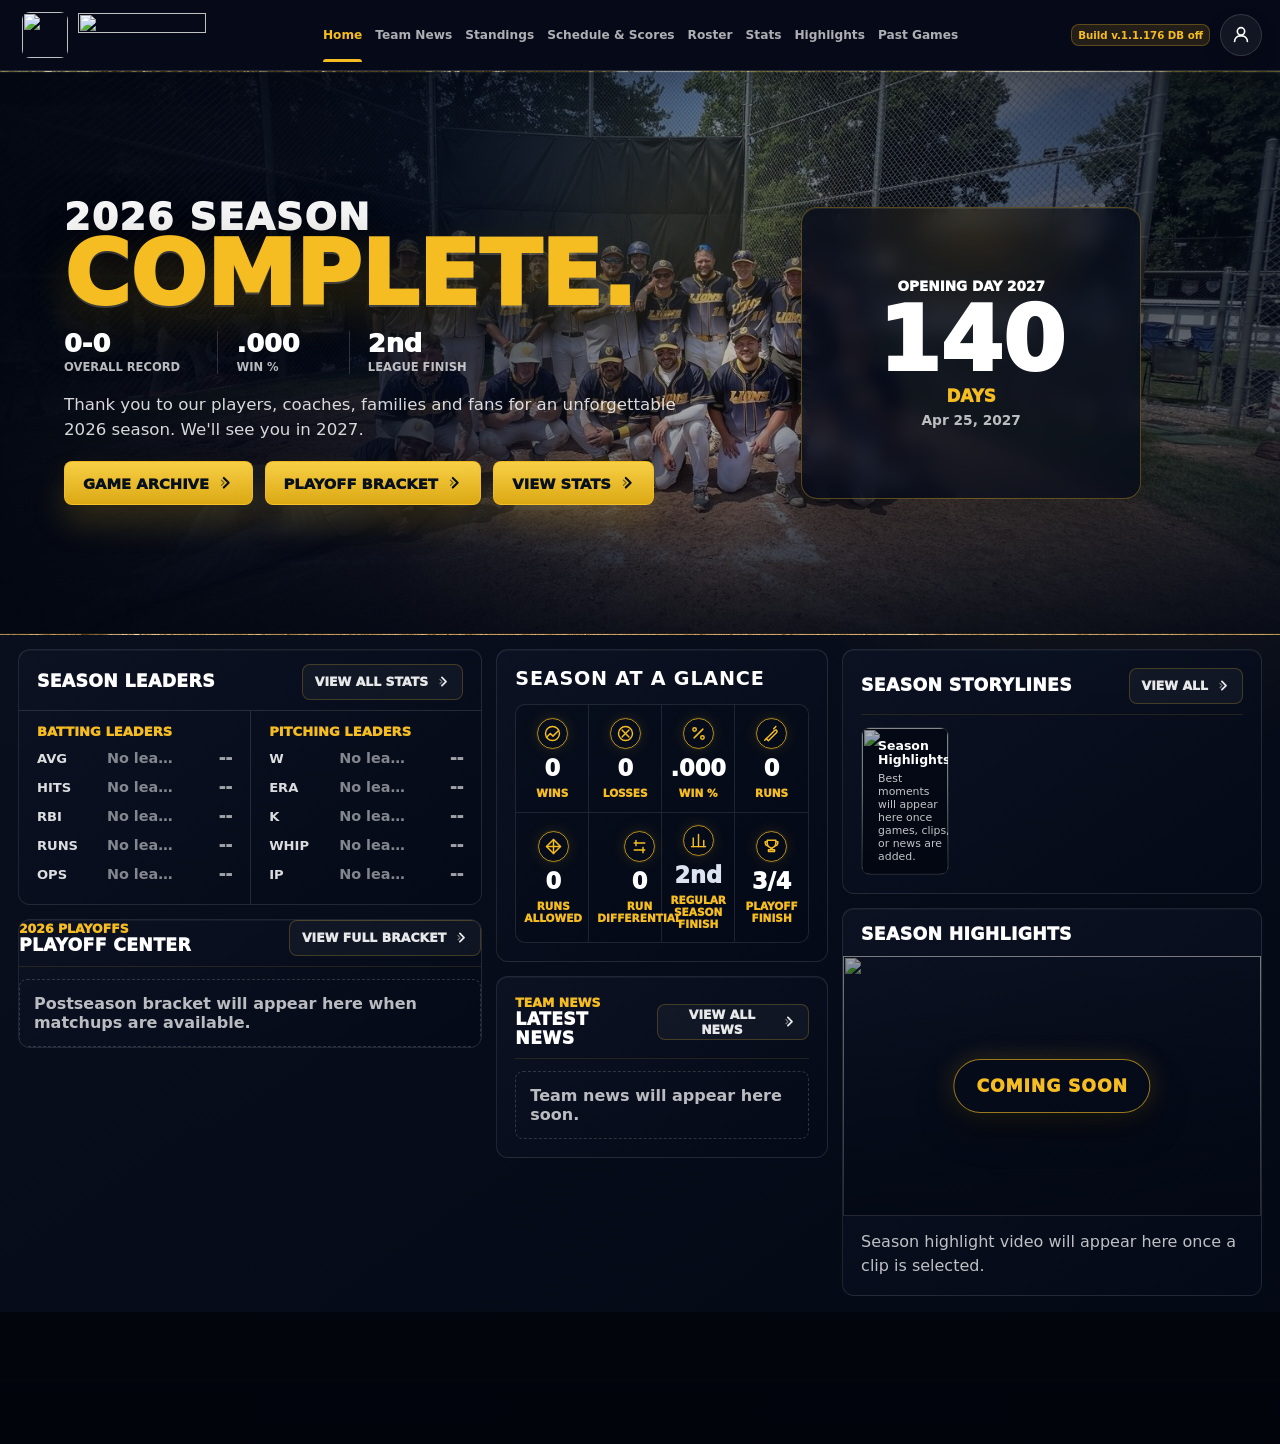
==== commit ca49e148: "Sync finance planner logs" ====
--- a/index.html
+++ b/index.html
@@ -3,25 +3,25 @@
   <head>
     <meta charset="utf-8">
     <meta name="viewport" content="width=device-width, initial-scale=1, viewport-fit=cover">
-    <link rel="manifest" href="manifest.json?v=2026.08.07-build-339">
-    <link rel="icon" href="favicon.ico?v=2026.08.07-build-339" sizes="any">
-    <link rel="icon" type="image/png" sizes="32x32" href="assets/icons/favicon-32.png?v=2026.08.07-build-339">
-    <link rel="icon" type="image/png" sizes="48x48" href="assets/icons/favicon-48.png?v=2026.08.07-build-339">
-    <link rel="apple-touch-icon" href="assets/icons/apple-touch-icon.png?v=2026.08.07-build-339">
+    <link rel="manifest" href="manifest.json?v=2026.08.07-build-340">
+    <link rel="icon" href="favicon.ico?v=2026.08.07-build-340" sizes="any">
+    <link rel="icon" type="image/png" sizes="32x32" href="assets/icons/favicon-32.png?v=2026.08.07-build-340">
+    <link rel="icon" type="image/png" sizes="48x48" href="assets/icons/favicon-48.png?v=2026.08.07-build-340">
+    <link rel="apple-touch-icon" href="assets/icons/apple-touch-icon.png?v=2026.08.07-build-340">
     <meta name="theme-color" content="#1f2937">
   <title>Oakmont Lions</title>
     <link rel="preconnect" href="https://images.unsplash.com">
-    <link rel="stylesheet" href="styles.css?v=2026.08.07-build-339">
+    <link rel="stylesheet" href="styles.css?v=2026.08.07-build-340">
   </head>
   <body>
     <div class="app-shell">
       <header class="topbar">
         <div class="brand-block">
           <button type="button" class="brand-menu-btn" id="mobileAdminMenuBtn" aria-label="Open admin shortcuts" aria-expanded="false" aria-controls="mobileAdminMenu">
-            <img src="assets/team-logos/lions-header-mark.png?v=2026.08.07-build-339" alt="" class="brand-logo" width="48" height="48">
+            <img src="assets/team-logos/lions-header-mark.png?v=2026.08.07-build-340" alt="" class="brand-logo" width="48" height="48">
             <span class="brand-copy">
               <span class="sr-only">Oakmont Lions</span>
-              <img src="assets/team-logos/lions-header-wordmark-cropped.png?v=2026.08.07-build-339" alt="" class="brand-wordmark" width="170" height="67" aria-hidden="true">
+              <img src="assets/team-logos/lions-header-wordmark-cropped.png?v=2026.08.07-build-340" alt="" class="brand-wordmark" width="170" height="67" aria-hidden="true">
             </span>
           </button>
         </div>
@@ -102,7 +102,7 @@
                 </div>
                 <div class="home-next-game-media">
                   <img
-                    src="assets/backgrounds/lions-no-game-hero.png?v=2026.08.07-build-339"
+                    src="assets/backgrounds/lions-no-game-hero.png?v=2026.08.07-build-340"
                     alt="Oakmont Lions"
                     id="homeMatchupImage"
                     class="home-field-image is-no-game-hero">
@@ -629,7 +629,7 @@
                   </div>
                   <div class="spray-chart" id="sprayChart" role="button" tabindex="0" aria-label="Tap to set batted ball location">
                     <div class="field-layer field-background" aria-hidden="true">
-                      <img class="field-background-art" src="assets/updated-field.png?v=2026.08.07-build-339" alt="" aria-hidden="true">
+                      <img class="field-background-art" src="assets/updated-field.png?v=2026.08.07-build-340" alt="" aria-hidden="true">
                     </div>
                     <div class="field-layer position-marker-layer" aria-hidden="true"></div>
                     <div class="field-layer spray-chart-overlay">
@@ -1550,7 +1550,7 @@
             <div class="stats-spray-feature">
               <div class="stats-spray-preview" aria-hidden="true">
                 <div class="field-layer field-background stats-field-background">
-                  <img class="field-background-art stats-field-background-art" src="assets/updated-field.png?v=2026.08.07-build-339" alt="" aria-hidden="true">
+                  <img class="field-background-art stats-field-background-art" src="assets/updated-field.png?v=2026.08.07-build-340" alt="" aria-hidden="true">
                 </div>
                 <div class="stats-spray-preview-markers" id="statsSprayPreviewMarkers"></div>
               </div>
@@ -2416,7 +2416,7 @@
           </div>
           <div class="spray-chart stats-spray-chart" id="statsSprayChart" aria-label="Player spray chart">
             <div class="field-layer field-background stats-field-background" aria-hidden="true">
-                <img class="field-background-art stats-field-background-art" src="assets/updated-field.png?v=2026.08.07-build-339" alt="" aria-hidden="true">
+                <img class="field-background-art stats-field-background-art" src="assets/updated-field.png?v=2026.08.07-build-340" alt="" aria-hidden="true">
             </div>
             <div class="field-layer stats-spray-chart-overlay">
               <div class="spray-markers stats-spray-markers" id="statsSprayMarkers"></div>
@@ -2528,7 +2528,7 @@
             </div>
             <div class="spray-chart stat-edit-spray-chart" id="statEditSprayChart" role="button" tabindex="0" aria-label="Tap to add a spray chart location">
               <div class="field-layer field-background" aria-hidden="true">
-                <img class="field-background-art" src="assets/updated-field.png?v=2026.08.07-build-339" alt="" aria-hidden="true">
+                <img class="field-background-art" src="assets/updated-field.png?v=2026.08.07-build-340" alt="" aria-hidden="true">
               </div>
               <div class="field-layer stats-spray-chart-overlay">
                 <div class="spray-markers stats-spray-markers" id="statEditSprayMarkers"></div>
@@ -2601,17 +2601,17 @@
       </div>
     </div>
 
-    <script src="dexie.min.js?v=2026.08.07-build-339"></script>
-    <script src="db.js?v=2026.08.07-build-339"></script>
-    <script src="storage.js?v=2026.08.07-build-339"></script>
-    <script src="matchup-images.js?v=2026.08.07-build-339"></script>
+    <script src="dexie.min.js?v=2026.08.07-build-340"></script>
+    <script src="db.js?v=2026.08.07-build-340"></script>
+    <script src="storage.js?v=2026.08.07-build-340"></script>
+    <script src="matchup-images.js?v=2026.08.07-build-340"></script>
     <script src="https://cdn.jsdelivr.net/npm/@supabase/supabase-js@2"></script>
-    <script src="supabase-config.js?v=2026.08.07-build-339"></script>
-    <script src="supabase-storage.js?v=2026.08.07-build-339"></script>
-    <script src="bracket-engine.js?v=2026.08.07-build-339"></script>
-    <script src="data/league-standings-cache.js?v=2026.08.07-build-339"></script>
-    <script src="data/naba-rosters-cache.js?v=2026.08.07-build-339"></script>
+    <script src="supabase-config.js?v=2026.08.07-build-340"></script>
+    <script src="supabase-storage.js?v=2026.08.07-build-340"></script>
+    <script src="bracket-engine.js?v=2026.08.07-build-340"></script>
+    <script src="data/league-standings-cache.js?v=2026.08.07-build-340"></script>
+    <script src="data/naba-rosters-cache.js?v=2026.08.07-build-340"></script>
     <script src="https://cdn.jsdelivr.net/npm/gsap@3.12.7/dist/gsap.min.js"></script>
-    <script src="app.js?v=2026.08.07-build-339"></script>
+    <script src="app.js?v=2026.08.07-build-340"></script>
   </body>
 </html>
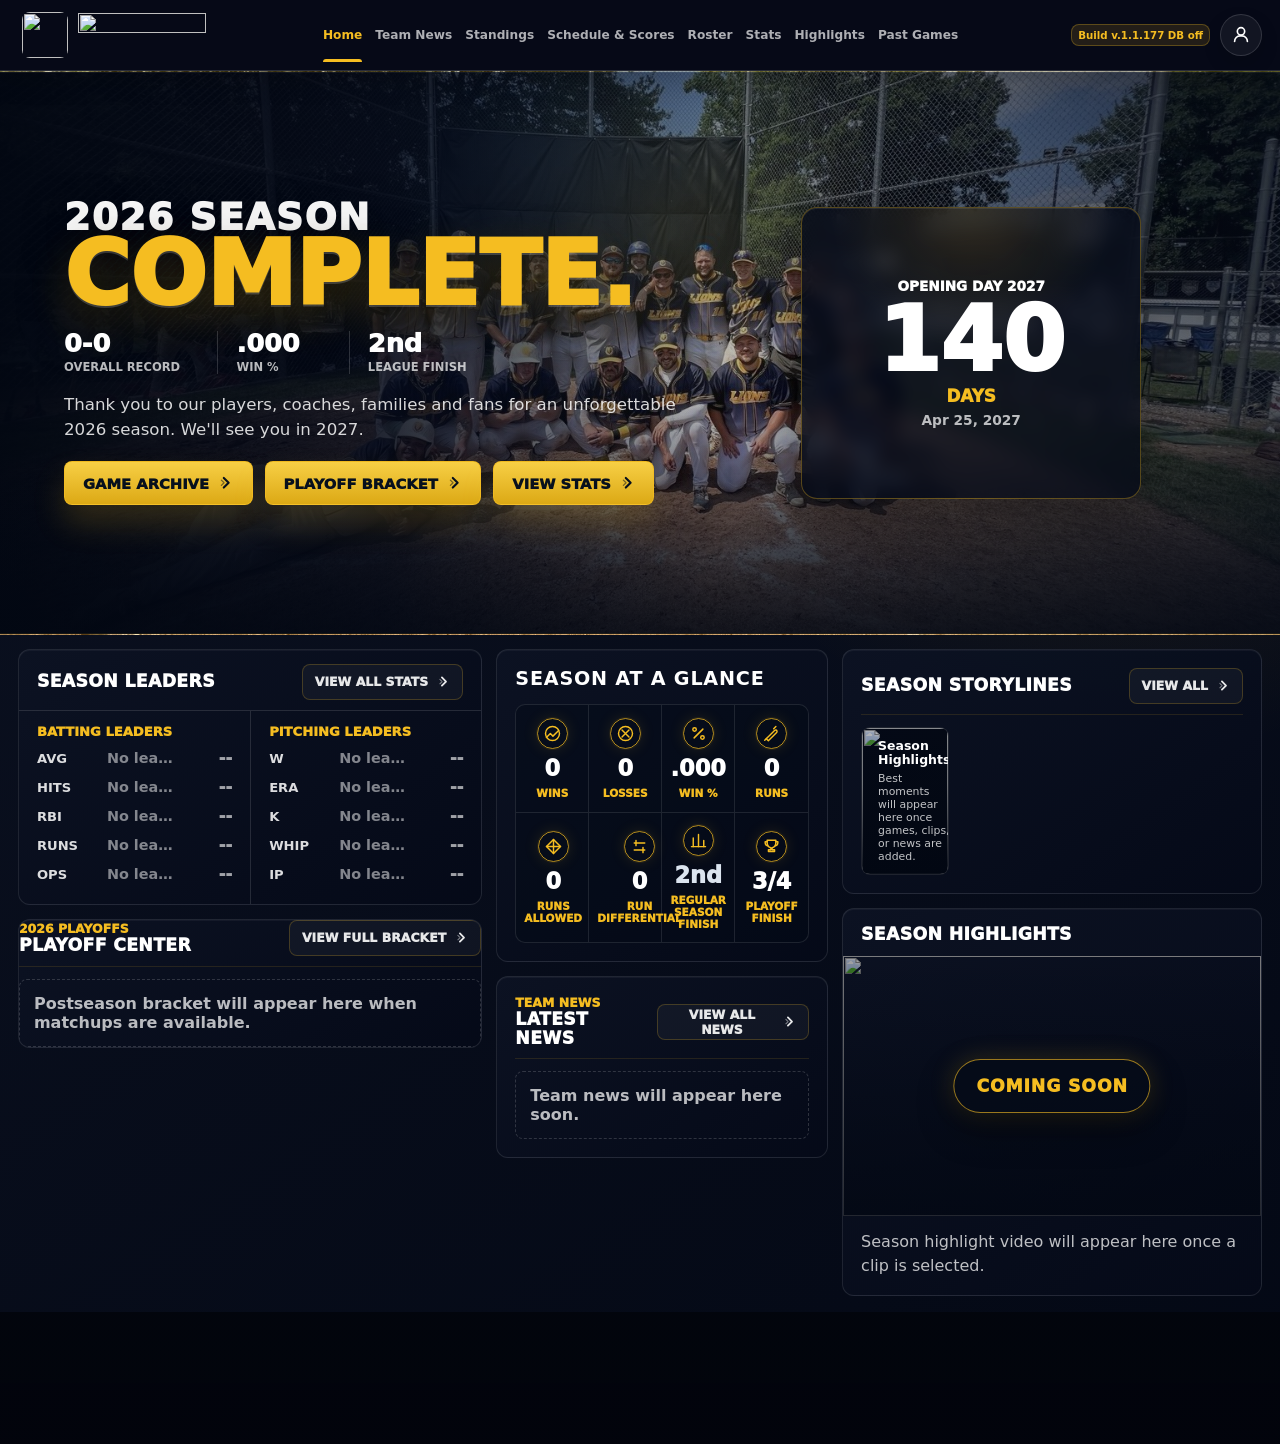
==== commit ace05492: "Default finance planner to upcoming season" ====
--- a/index.html
+++ b/index.html
@@ -3,25 +3,25 @@
   <head>
     <meta charset="utf-8">
     <meta name="viewport" content="width=device-width, initial-scale=1, viewport-fit=cover">
-    <link rel="manifest" href="manifest.json?v=2026.08.07-build-340">
-    <link rel="icon" href="favicon.ico?v=2026.08.07-build-340" sizes="any">
-    <link rel="icon" type="image/png" sizes="32x32" href="assets/icons/favicon-32.png?v=2026.08.07-build-340">
-    <link rel="icon" type="image/png" sizes="48x48" href="assets/icons/favicon-48.png?v=2026.08.07-build-340">
-    <link rel="apple-touch-icon" href="assets/icons/apple-touch-icon.png?v=2026.08.07-build-340">
+    <link rel="manifest" href="manifest.json?v=2026.08.10-build-341">
+    <link rel="icon" href="favicon.ico?v=2026.08.10-build-341" sizes="any">
+    <link rel="icon" type="image/png" sizes="32x32" href="assets/icons/favicon-32.png?v=2026.08.10-build-341">
+    <link rel="icon" type="image/png" sizes="48x48" href="assets/icons/favicon-48.png?v=2026.08.10-build-341">
+    <link rel="apple-touch-icon" href="assets/icons/apple-touch-icon.png?v=2026.08.10-build-341">
     <meta name="theme-color" content="#1f2937">
   <title>Oakmont Lions</title>
     <link rel="preconnect" href="https://images.unsplash.com">
-    <link rel="stylesheet" href="styles.css?v=2026.08.07-build-340">
+    <link rel="stylesheet" href="styles.css?v=2026.08.10-build-341">
   </head>
   <body>
     <div class="app-shell">
       <header class="topbar">
         <div class="brand-block">
           <button type="button" class="brand-menu-btn" id="mobileAdminMenuBtn" aria-label="Open admin shortcuts" aria-expanded="false" aria-controls="mobileAdminMenu">
-            <img src="assets/team-logos/lions-header-mark.png?v=2026.08.07-build-340" alt="" class="brand-logo" width="48" height="48">
+            <img src="assets/team-logos/lions-header-mark.png?v=2026.08.10-build-341" alt="" class="brand-logo" width="48" height="48">
             <span class="brand-copy">
               <span class="sr-only">Oakmont Lions</span>
-              <img src="assets/team-logos/lions-header-wordmark-cropped.png?v=2026.08.07-build-340" alt="" class="brand-wordmark" width="170" height="67" aria-hidden="true">
+              <img src="assets/team-logos/lions-header-wordmark-cropped.png?v=2026.08.10-build-341" alt="" class="brand-wordmark" width="170" height="67" aria-hidden="true">
             </span>
           </button>
         </div>
@@ -102,7 +102,7 @@
                 </div>
                 <div class="home-next-game-media">
                   <img
-                    src="assets/backgrounds/lions-no-game-hero.png?v=2026.08.07-build-340"
+                    src="assets/backgrounds/lions-no-game-hero.png?v=2026.08.10-build-341"
                     alt="Oakmont Lions"
                     id="homeMatchupImage"
                     class="home-field-image is-no-game-hero">
@@ -629,7 +629,7 @@
                   </div>
                   <div class="spray-chart" id="sprayChart" role="button" tabindex="0" aria-label="Tap to set batted ball location">
                     <div class="field-layer field-background" aria-hidden="true">
-                      <img class="field-background-art" src="assets/updated-field.png?v=2026.08.07-build-340" alt="" aria-hidden="true">
+                      <img class="field-background-art" src="assets/updated-field.png?v=2026.08.10-build-341" alt="" aria-hidden="true">
                     </div>
                     <div class="field-layer position-marker-layer" aria-hidden="true"></div>
                     <div class="field-layer spray-chart-overlay">
@@ -1550,7 +1550,7 @@
             <div class="stats-spray-feature">
               <div class="stats-spray-preview" aria-hidden="true">
                 <div class="field-layer field-background stats-field-background">
-                  <img class="field-background-art stats-field-background-art" src="assets/updated-field.png?v=2026.08.07-build-340" alt="" aria-hidden="true">
+                  <img class="field-background-art stats-field-background-art" src="assets/updated-field.png?v=2026.08.10-build-341" alt="" aria-hidden="true">
                 </div>
                 <div class="stats-spray-preview-markers" id="statsSprayPreviewMarkers"></div>
               </div>
@@ -2416,7 +2416,7 @@
           </div>
           <div class="spray-chart stats-spray-chart" id="statsSprayChart" aria-label="Player spray chart">
             <div class="field-layer field-background stats-field-background" aria-hidden="true">
-                <img class="field-background-art stats-field-background-art" src="assets/updated-field.png?v=2026.08.07-build-340" alt="" aria-hidden="true">
+                <img class="field-background-art stats-field-background-art" src="assets/updated-field.png?v=2026.08.10-build-341" alt="" aria-hidden="true">
             </div>
             <div class="field-layer stats-spray-chart-overlay">
               <div class="spray-markers stats-spray-markers" id="statsSprayMarkers"></div>
@@ -2528,7 +2528,7 @@
             </div>
             <div class="spray-chart stat-edit-spray-chart" id="statEditSprayChart" role="button" tabindex="0" aria-label="Tap to add a spray chart location">
               <div class="field-layer field-background" aria-hidden="true">
-                <img class="field-background-art" src="assets/updated-field.png?v=2026.08.07-build-340" alt="" aria-hidden="true">
+                <img class="field-background-art" src="assets/updated-field.png?v=2026.08.10-build-341" alt="" aria-hidden="true">
               </div>
               <div class="field-layer stats-spray-chart-overlay">
                 <div class="spray-markers stats-spray-markers" id="statEditSprayMarkers"></div>
@@ -2601,17 +2601,17 @@
       </div>
     </div>
 
-    <script src="dexie.min.js?v=2026.08.07-build-340"></script>
-    <script src="db.js?v=2026.08.07-build-340"></script>
-    <script src="storage.js?v=2026.08.07-build-340"></script>
-    <script src="matchup-images.js?v=2026.08.07-build-340"></script>
+    <script src="dexie.min.js?v=2026.08.10-build-341"></script>
+    <script src="db.js?v=2026.08.10-build-341"></script>
+    <script src="storage.js?v=2026.08.10-build-341"></script>
+    <script src="matchup-images.js?v=2026.08.10-build-341"></script>
     <script src="https://cdn.jsdelivr.net/npm/@supabase/supabase-js@2"></script>
-    <script src="supabase-config.js?v=2026.08.07-build-340"></script>
-    <script src="supabase-storage.js?v=2026.08.07-build-340"></script>
-    <script src="bracket-engine.js?v=2026.08.07-build-340"></script>
-    <script src="data/league-standings-cache.js?v=2026.08.07-build-340"></script>
-    <script src="data/naba-rosters-cache.js?v=2026.08.07-build-340"></script>
+    <script src="supabase-config.js?v=2026.08.10-build-341"></script>
+    <script src="supabase-storage.js?v=2026.08.10-build-341"></script>
+    <script src="bracket-engine.js?v=2026.08.10-build-341"></script>
+    <script src="data/league-standings-cache.js?v=2026.08.10-build-341"></script>
+    <script src="data/naba-rosters-cache.js?v=2026.08.10-build-341"></script>
     <script src="https://cdn.jsdelivr.net/npm/gsap@3.12.7/dist/gsap.min.js"></script>
-    <script src="app.js?v=2026.08.07-build-340"></script>
+    <script src="app.js?v=2026.08.10-build-341"></script>
   </body>
 </html>
